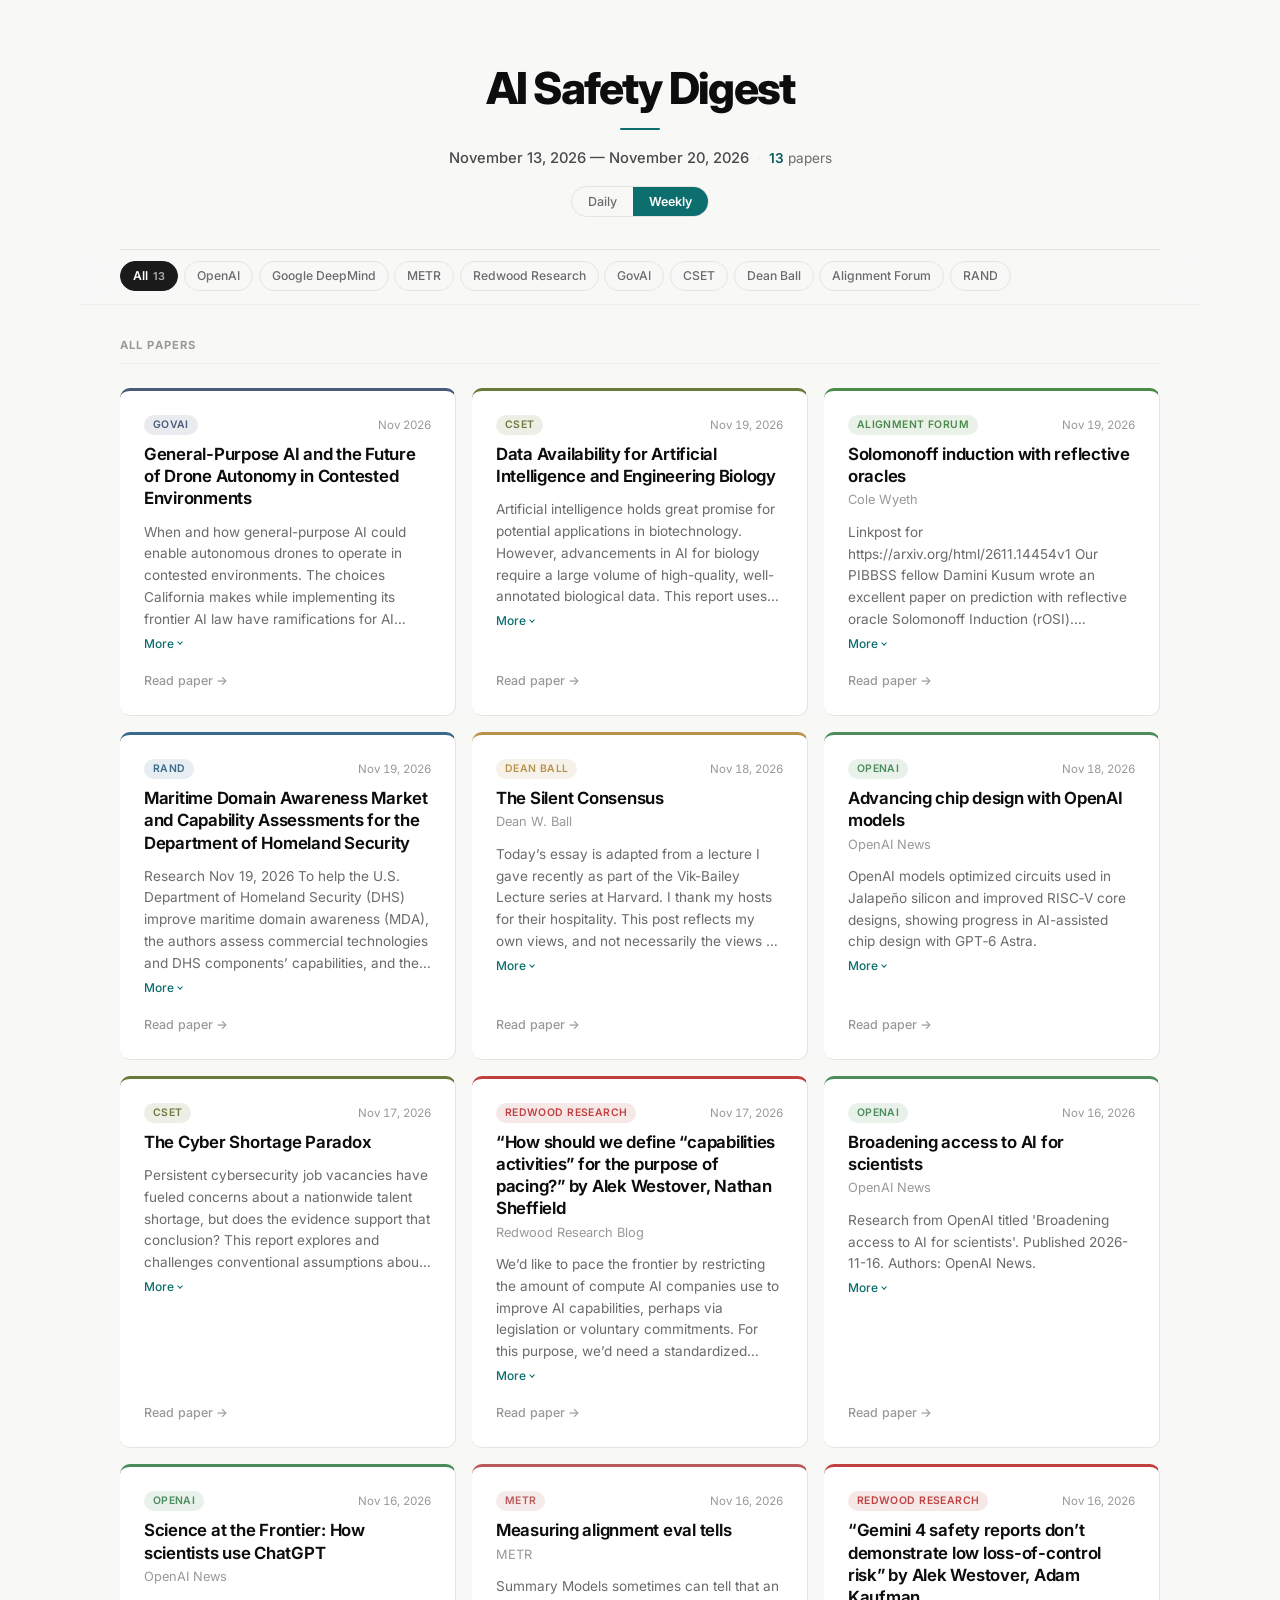
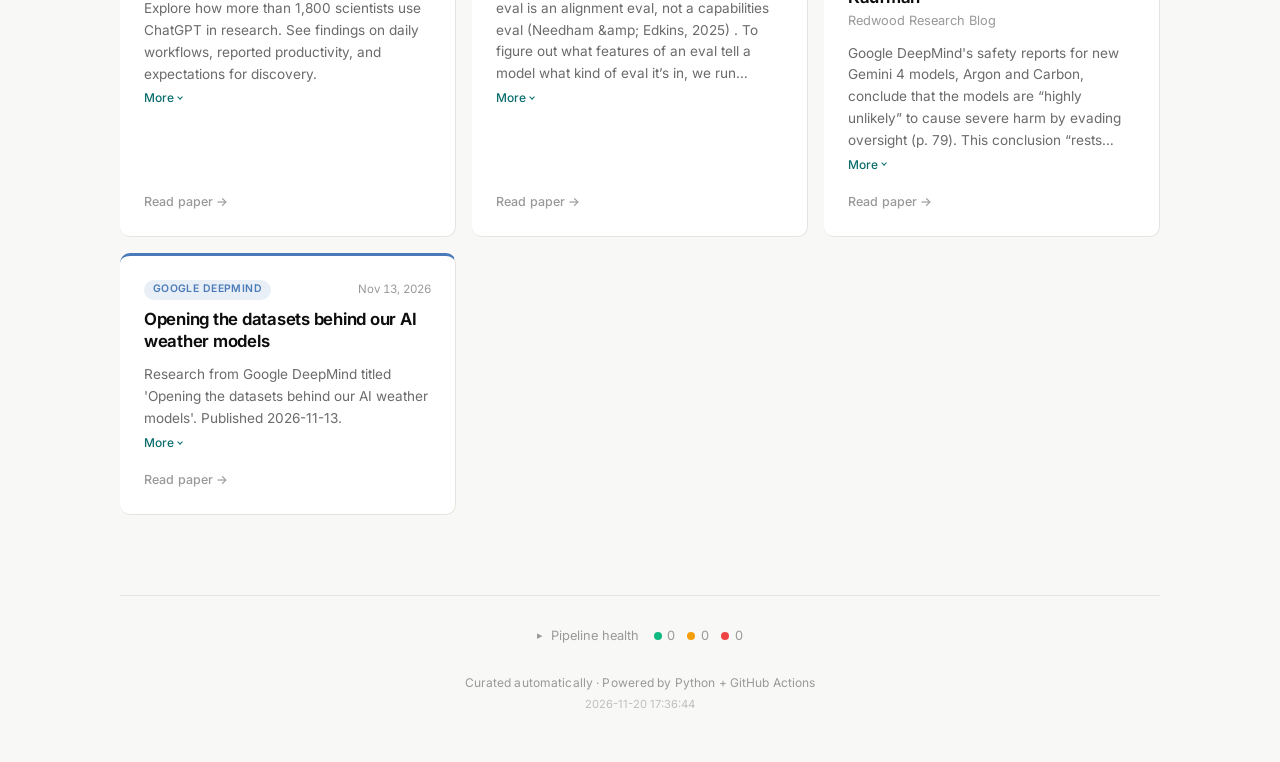
==== site/index.html @ c624475a "Digest update: 2026-11-20" ====
<!DOCTYPE html>
<html lang="en">
<head>
  <meta charset="UTF-8">
  <meta name="viewport" content="width=device-width, initial-scale=1.0">
  <title>AI Safety Digest — November 13, 2026 to November 20, 2026</title>
  <meta name="description" content="A curated digest of 13 AI safety research papers from leading organizations and researchers. November 13, 2026 through November 20, 2026.">
  <link rel="preconnect" href="https://fonts.googleapis.com">
  <link rel="preconnect" href="https://fonts.gstatic.com" crossorigin>
  <link href="https://fonts.googleapis.com/css2?family=Inter:wght@400;500;600;700;800&display=swap" rel="stylesheet">
  <style>
    /* =============================================
   AI Safety Digest — Editorial Stylesheet
   Modern research publication aesthetic
   ============================================= */

/* --- CSS Custom Properties --- */
:root {
  /* Base palette */
  --bg: #f8f8f7;
  --bg-card: #ffffff;
  --bg-elevated: #ffffff;
  --bg-hero: #fcfcfb;
  --text: #1a1a1a;
  --text-secondary: #4a4a4a;
  --text-muted: #6b6b6b;
  --text-faint: #999999;
  --heading: #0d0d0d;
  --border: #e6e4e0;
  --border-light: #f0eee9;
  --shadow-sm: 0 1px 3px rgba(0, 0, 0, 0.04);
  --shadow-md: 0 4px 12px rgba(0, 0, 0, 0.06);
  --shadow-lg: 0 8px 30px rgba(0, 0, 0, 0.08);

  /* Accent — deep teal */
  --accent: #0d6e6e;
  --accent-light: #0f8585;
  --accent-subtle: rgba(13, 110, 110, 0.07);
  --accent-text: #0a5a5a;

  /* Links */
  --link: #0d6e6e;
  --link-hover: #0a5252;

  /* Filter bar */
  --filter-bg: rgba(248, 248, 247, 0.88);
  --pill-active-bg: #1a1a1a;
  --pill-active-text: #ffffff;

  /* Card accent fallback */
  --card-accent: var(--org-default);

  /* Spacing scale */
  --space-xs: 0.25rem;
  --space-sm: 0.5rem;
  --space-md: 1rem;
  --space-lg: 1.5rem;
  --space-xl: 2rem;
  --space-2xl: 3rem;
  --space-3xl: 4rem;

  /* Radii */
  --radius-sm: 6px;
  --radius-md: 10px;
  --radius-lg: 14px;

  /* Organization colors — muted, professional tones */
  --org-anthropic: #c4854a;
  --org-openai: #4a8c5c;
  --org-google-deepmind: #4a7ab8;
  --org-metr: #b85a5a;
  --org-apollo-research: #7b5ab8;
  --org-uk-aisi: #3a7a8a;
  --org-redwood-research: #c04040;
  --org-alignment-forum: #4a8a4a;
  --org-arxiv: #777777;
  --org-hyperdimensional: #b8924a;
  --org-peter-wildeford: #5a5ab8;
  --org-zvi-mowshowitz: #8a6a3a;
  --org-rand: #3a6a8a;
  --org-arc: #8a3a6a;
  --org-miri: #5a8a3a;
  --org-cais: #3a8a6a;
  --org-microsoft-research: #3a6ab8;
  --org-import-ai: #b8943a;
  --org-dan-hendrycks: #7a6a3a;
  --org-astral-codex-ten: #5a6a8a;
  --org-cognitive-revolution: #8a5a6a;
  --org-vox-future-perfect: #3a8a6a;
  --org-fli: #7a5a7a;
  --org-epoch-ai: #5a7a6a;
  --org-lesswrong: #4a8a4a;
  --org-far-ai: #6a4a8a;
  --org-us-aisi: #3a5a8a;
  --org-cset: #6a7a3a;
  --org-govai: #4a5a7a;
  --org-iaps: #7a4a5a;
  --org-cltr: #5a4a7a;
  --org-chai: #8a6a4a;
  --org-mats: #4a7a7a;
  --org-paul-christiano: #7a6a4a;
  --org-yoshua-bengio: #4a6a7a;
  --org-lennart-heim: #6a7a4a;
  --org-semianalysis: #b86a3a;
  --org-dean-ball: #b8924a;
  --org-seb-krier: #6a8a4a;
  --org-ajeya-cotra: #8a4a6a;
  --org-cnas: #4a6a5a;
  --org-hacker-news: #e86424;
  --org-reddit: #e84420;
  --org-default: #888888;
}

/* --- Dark Mode --- */
@media (prefers-color-scheme: dark) {
  :root {
    --bg: #111113;
    --bg-card: #1a1a1e;
    --bg-elevated: #222226;
    --bg-hero: #161618;
    --text: #e2e2e6;
    --text-secondary: #b0b0b8;
    --text-muted: #8a8a96;
    --text-faint: #606068;
    --heading: #f0f0f4;
    --border: #2a2a30;
    --border-light: #222228;
    --shadow-sm: 0 1px 3px rgba(0, 0, 0, 0.15);
    --shadow-md: 0 4px 12px rgba(0, 0, 0, 0.25);
    --shadow-lg: 0 8px 30px rgba(0, 0, 0, 0.35);
    --accent: #2ca0a0;
    --accent-light: #35b5b5;
    --accent-subtle: rgba(44, 160, 160, 0.1);
    --accent-text: #2ca0a0;
    --link: #35b5b5;
    --link-hover: #4acaca;
    --filter-bg: rgba(17, 17, 19, 0.88);
    --pill-active-bg: #2ca0a0;
    --pill-active-text: #111113;
  }

  .toggle-btn.active {
    background-color: var(--accent);
    color: #111113;
  }
}

/* --- Reset & Base --- */
*,
*::before,
*::after {
  box-sizing: border-box;
  margin: 0;
  padding: 0;
}

html {
  -webkit-text-size-adjust: 100%;
  scroll-behavior: smooth;
}

body {
  font-family: 'Inter', -apple-system, BlinkMacSystemFont, 'Segoe UI', Roboto, sans-serif;
  background-color: var(--bg);
  color: var(--text);
  max-width: 1120px;
  margin: 0 auto;
  padding: 0 clamp(1.25rem, 5vw, 2.5rem);
  font-size: 15px;
  line-height: 1.6;
  -webkit-font-smoothing: antialiased;
  -moz-osx-font-smoothing: grayscale;
}

a {
  color: var(--link);
  text-decoration: none;
  transition: color 0.15s ease;
}

a:hover {
  color: var(--link-hover);
}

/* --- Masthead / Header --- */
.site-header {
  padding: var(--space-3xl) 0 var(--space-xl);
  text-align: center;
  border-bottom: 1px solid var(--border);
}

.header-inner {
  display: flex;
  flex-direction: column;
  align-items: center;
  gap: var(--space-sm);
}

.site-title {
  font-size: clamp(1.75rem, 1.4rem + 1.8vw, 2.75rem);
  font-weight: 800;
  color: var(--heading);
  letter-spacing: -0.04em;
  line-height: 1.1;
}

.header-rule {
  width: 40px;
  height: 2px;
  background: var(--accent);
  border: none;
  margin: var(--space-sm) 0;
  border-radius: 1px;
}

.header-meta {
  display: flex;
  align-items: center;
  gap: var(--space-sm);
  flex-wrap: wrap;
  justify-content: center;
}

.header-daterange {
  font-size: 0.92rem;
  font-weight: 500;
  color: var(--text-secondary);
}

.header-separator {
  color: var(--border);
  font-weight: 300;
}

.header-count {
  font-size: 0.85rem;
  color: var(--text-muted);
}

.header-count strong {
  font-weight: 600;
  color: var(--accent-text);
}

/* --- Digest Mode Toggle --- */
.digest-toggle {
  display: inline-flex;
  border: 1px solid var(--border);
  border-radius: 100px;
  overflow: hidden;
  margin-top: var(--space-sm);
}

.toggle-btn {
  padding: 0.35rem 1rem;
  font-size: 0.78rem;
  font-family: inherit;
  font-weight: 500;
  border: none;
  background: transparent;
  color: var(--text-muted);
  cursor: pointer;
  transition: all 0.15s ease;
  line-height: 1.4;
}

.toggle-btn:hover {
  color: var(--text-secondary);
  background-color: var(--accent-subtle);
}

.toggle-btn.active {
  background-color: var(--accent);
  color: #ffffff;
  font-weight: 600;
}

/* --- Filter Bar --- */
.filter-bar {
  position: sticky;
  top: 0;
  z-index: 100;
  margin: 0 calc(-1 * clamp(1.25rem, 5vw, 2.5rem));
  padding: 0 clamp(1.25rem, 5vw, 2.5rem);
  -webkit-backdrop-filter: blur(20px) saturate(180%);
  backdrop-filter: blur(20px) saturate(180%);
  background-color: var(--filter-bg);
  border-bottom: 1px solid var(--border-light);
}

.filter-bar-inner {
  padding: 0.7rem 0;
}

.filter-scroll {
  display: flex;
  gap: 0.35rem;
  overflow-x: auto;
  padding-bottom: 2px;
  scrollbar-width: thin;
  scrollbar-color: var(--border) transparent;
  -webkit-overflow-scrolling: touch;
}

.filter-scroll::-webkit-scrollbar {
  height: 2px;
}

.filter-scroll::-webkit-scrollbar-thumb {
  background: var(--border);
  border-radius: 2px;
}

.filter-pill {
  flex-shrink: 0;
  padding: 0.32rem 0.75rem;
  font-size: 0.76rem;
  font-family: inherit;
  font-weight: 500;
  border: 1px solid var(--border);
  border-radius: 100px;
  background: transparent;
  color: var(--text-muted);
  cursor: pointer;
  transition: all 0.15s ease;
  white-space: nowrap;
  line-height: 1.4;
}

.filter-pill:hover {
  border-color: var(--text-faint);
  color: var(--text-secondary);
  background-color: var(--bg-elevated);
}

.filter-pill.active {
  background-color: var(--pill-active-bg);
  border-color: var(--pill-active-bg);
  color: var(--pill-active-text);
  font-weight: 600;
}

.pill-count {
  font-size: 0.68rem;
  opacity: 0.65;
  margin-left: 0.15rem;
}

/* --- Section Labels --- */
.section-label {
  font-size: 0.7rem;
  font-weight: 700;
  text-transform: uppercase;
  letter-spacing: 0.1em;
  color: var(--text-faint);
  margin-bottom: var(--space-lg);
  padding-bottom: var(--space-sm);
  border-bottom: 1px solid var(--border-light);
}

/* --- Featured / Hero Section --- */
.hero-section {
  padding-top: var(--space-xl);
  padding-bottom: var(--space-md);
}

.hero-grid {
  display: grid;
  grid-template-columns: 1fr 1fr;
  grid-template-rows: auto auto;
  gap: var(--space-md);
}

/* First featured paper: spans the full left column across both rows */
.hero-grid .hero-card:first-child {
  grid-row: 1 / 3;
}

/* --- Base Paper Card --- */
.paper-card {
  background: var(--bg-card);
  border: 1px solid var(--border);
  border-radius: var(--radius-md);
  padding: var(--space-lg);
  transition: border-color 0.2s ease, box-shadow 0.25s ease, transform 0.2s ease;
  position: relative;
  display: flex;
  flex-direction: column;
}

.paper-card:hover {
  border-color: color-mix(in srgb, var(--card-accent) 35%, var(--border));
  box-shadow: var(--shadow-md);
}

/* --- Hero Card --- */
.hero-card {
  border-radius: var(--radius-lg);
  padding: clamp(1.25rem, 3vw, 2rem);
  border-left: 3px solid var(--card-accent);
}

.hero-card:hover {
  transform: translateY(-2px);
  box-shadow: var(--shadow-lg);
}

.hero-card .paper-title {
  font-size: clamp(1.15rem, 1rem + 0.5vw, 1.4rem);
  font-weight: 700;
  line-height: 1.28;
  margin-bottom: var(--space-sm);
}

.hero-card .paper-authors {
  font-size: 0.84rem;
  margin-bottom: var(--space-xs);
}

.hero-card .abstract-preview {
  -webkit-line-clamp: 8;
}

.hero-card .paper-abstract {
  flex: 1;
}

/* --- Papers Grid --- */
.papers-section {
  padding-top: var(--space-xl);
  padding-bottom: var(--space-2xl);
}

.papers-grid {
  display: grid;
  grid-template-columns: repeat(auto-fill, minmax(320px, 1fr));
  gap: var(--space-md);
}

/* --- Grid Card --- */
.grid-card {
  border-top: 3px solid var(--card-accent);
  border-left: none;
}

.grid-card .paper-title {
  font-size: clamp(0.95rem, 0.9rem + 0.2vw, 1.05rem);
  margin-bottom: var(--space-xs);
}

.grid-card .paper-abstract {
  flex: 1;
}

.grid-card .read-link {
  margin-top: auto;
  padding-top: var(--space-sm);
}

/* Card accent colors per org */
.paper-card[data-org="Anthropic"] { --card-accent: var(--org-anthropic); }
.paper-card[data-org="OpenAI"] { --card-accent: var(--org-openai); }
.paper-card[data-org="Google DeepMind"] { --card-accent: var(--org-google-deepmind); }
.paper-card[data-org="METR"] { --card-accent: var(--org-metr); }
.paper-card[data-org="Apollo Research"] { --card-accent: var(--org-apollo-research); }
.paper-card[data-org="UK AISI"] { --card-accent: var(--org-uk-aisi); }
.paper-card[data-org="Redwood Research"] { --card-accent: var(--org-redwood-research); }
.paper-card[data-org="Alignment Forum"] { --card-accent: var(--org-alignment-forum); }
.paper-card[data-org="arXiv"] { --card-accent: var(--org-arxiv); }
.paper-card[data-org="Hyperdimensional"] { --card-accent: var(--org-hyperdimensional); }
.paper-card[data-org="Peter Wildeford"] { --card-accent: var(--org-peter-wildeford); }
.paper-card[data-org="Zvi Mowshowitz"] { --card-accent: var(--org-zvi-mowshowitz); }
.paper-card[data-org="RAND"] { --card-accent: var(--org-rand); }
.paper-card[data-org="ARC"] { --card-accent: var(--org-arc); }
.paper-card[data-org="MIRI"] { --card-accent: var(--org-miri); }
.paper-card[data-org="CAIS"] { --card-accent: var(--org-cais); }
.paper-card[data-org="Microsoft Research"] { --card-accent: var(--org-microsoft-research); }
.paper-card[data-org="Import AI"] { --card-accent: var(--org-import-ai); }
.paper-card[data-org="Dan Hendrycks"] { --card-accent: var(--org-dan-hendrycks); }
.paper-card[data-org="Astral Codex Ten"] { --card-accent: var(--org-astral-codex-ten); }
.paper-card[data-org="Cognitive Revolution"] { --card-accent: var(--org-cognitive-revolution); }
.paper-card[data-org="Vox Future Perfect"] { --card-accent: var(--org-vox-future-perfect); }
.paper-card[data-org="FLI"] { --card-accent: var(--org-fli); }
.paper-card[data-org="Epoch AI"] { --card-accent: var(--org-epoch-ai); }
.paper-card[data-org="LessWrong"] { --card-accent: var(--org-lesswrong); }
.paper-card[data-org="FAR AI"] { --card-accent: var(--org-far-ai); }
.paper-card[data-org="US AISI"] { --card-accent: var(--org-us-aisi); }
.paper-card[data-org="CSET"] { --card-accent: var(--org-cset); }
.paper-card[data-org="GovAI"] { --card-accent: var(--org-govai); }
.paper-card[data-org="IAPS"] { --card-accent: var(--org-iaps); }
.paper-card[data-org="CLTR"] { --card-accent: var(--org-cltr); }
.paper-card[data-org="CHAI"] { --card-accent: var(--org-chai); }
.paper-card[data-org="MATS"] { --card-accent: var(--org-mats); }
.paper-card[data-org="Paul Christiano"] { --card-accent: var(--org-paul-christiano); }
.paper-card[data-org="Yoshua Bengio"] { --card-accent: var(--org-yoshua-bengio); }
.paper-card[data-org="Lennart Heim"] { --card-accent: var(--org-lennart-heim); }
.paper-card[data-org="SemiAnalysis"] { --card-accent: var(--org-semianalysis); }
.paper-card[data-org="Dean Ball"] { --card-accent: var(--org-dean-ball); }
.paper-card[data-org="Seb Krier"] { --card-accent: var(--org-seb-krier); }
.paper-card[data-org="Ajeya Cotra"] { --card-accent: var(--org-ajeya-cotra); }
.paper-card[data-org="CNAS"] { --card-accent: var(--org-cnas); }
.paper-card[data-org="Hacker News"] { --card-accent: var(--org-hacker-news); }
.paper-card[data-org="Reddit"] { --card-accent: var(--org-reddit); }

/* --- Paper Meta Row --- */
.paper-meta {
  display: flex;
  align-items: center;
  justify-content: space-between;
  margin-bottom: var(--space-sm);
  gap: var(--space-sm);
}

/* --- Organization Tag (pill) --- */
.org-tag {
  display: inline-block;
  font-size: 0.65rem;
  font-weight: 600;
  padding: 0.18rem 0.55rem;
  border-radius: 100px;
  letter-spacing: 0.04em;
  text-transform: uppercase;
  line-height: 1.4;
  background-color: color-mix(in srgb, var(--org-default) 12%, var(--bg-card));
  color: var(--org-default);
}

/* Org-specific tag colors — using color-mix for subtle backgrounds */
.org-tag[data-org="Anthropic"] { background-color: color-mix(in srgb, var(--org-anthropic) 12%, var(--bg-card)); color: var(--org-anthropic); }
.org-tag[data-org="OpenAI"] { background-color: color-mix(in srgb, var(--org-openai) 12%, var(--bg-card)); color: var(--org-openai); }
.org-tag[data-org="Google DeepMind"] { background-color: color-mix(in srgb, var(--org-google-deepmind) 12%, var(--bg-card)); color: var(--org-google-deepmind); }
.org-tag[data-org="METR"] { background-color: color-mix(in srgb, var(--org-metr) 12%, var(--bg-card)); color: var(--org-metr); }
.org-tag[data-org="Apollo Research"] { background-color: color-mix(in srgb, var(--org-apollo-research) 12%, var(--bg-card)); color: var(--org-apollo-research); }
.org-tag[data-org="UK AISI"] { background-color: color-mix(in srgb, var(--org-uk-aisi) 12%, var(--bg-card)); color: var(--org-uk-aisi); }
.org-tag[data-org="Redwood Research"] { background-color: color-mix(in srgb, var(--org-redwood-research) 12%, var(--bg-card)); color: var(--org-redwood-research); }
.org-tag[data-org="Alignment Forum"] { background-color: color-mix(in srgb, var(--org-alignment-forum) 12%, var(--bg-card)); color: var(--org-alignment-forum); }
.org-tag[data-org="arXiv"] { background-color: color-mix(in srgb, var(--org-arxiv) 12%, var(--bg-card)); color: var(--org-arxiv); }
.org-tag[data-org="Hyperdimensional"] { background-color: color-mix(in srgb, var(--org-hyperdimensional) 12%, var(--bg-card)); color: var(--org-hyperdimensional); }
.org-tag[data-org="Peter Wildeford"] { background-color: color-mix(in srgb, var(--org-peter-wildeford) 12%, var(--bg-card)); color: var(--org-peter-wildeford); }
.org-tag[data-org="Zvi Mowshowitz"] { background-color: color-mix(in srgb, var(--org-zvi-mowshowitz) 12%, var(--bg-card)); color: var(--org-zvi-mowshowitz); }
.org-tag[data-org="RAND"] { background-color: color-mix(in srgb, var(--org-rand) 12%, var(--bg-card)); color: var(--org-rand); }
.org-tag[data-org="ARC"] { background-color: color-mix(in srgb, var(--org-arc) 12%, var(--bg-card)); color: var(--org-arc); }
.org-tag[data-org="MIRI"] { background-color: color-mix(in srgb, var(--org-miri) 12%, var(--bg-card)); color: var(--org-miri); }
.org-tag[data-org="CAIS"] { background-color: color-mix(in srgb, var(--org-cais) 12%, var(--bg-card)); color: var(--org-cais); }
.org-tag[data-org="Microsoft Research"] { background-color: color-mix(in srgb, var(--org-microsoft-research) 12%, var(--bg-card)); color: var(--org-microsoft-research); }
.org-tag[data-org="Import AI"] { background-color: color-mix(in srgb, var(--org-import-ai) 12%, var(--bg-card)); color: var(--org-import-ai); }
.org-tag[data-org="Dan Hendrycks"] { background-color: color-mix(in srgb, var(--org-dan-hendrycks) 12%, var(--bg-card)); color: var(--org-dan-hendrycks); }
.org-tag[data-org="Astral Codex Ten"] { background-color: color-mix(in srgb, var(--org-astral-codex-ten) 12%, var(--bg-card)); color: var(--org-astral-codex-ten); }
.org-tag[data-org="Cognitive Revolution"] { background-color: color-mix(in srgb, var(--org-cognitive-revolution) 12%, var(--bg-card)); color: var(--org-cognitive-revolution); }
.org-tag[data-org="Vox Future Perfect"] { background-color: color-mix(in srgb, var(--org-vox-future-perfect) 12%, var(--bg-card)); color: var(--org-vox-future-perfect); }
.org-tag[data-org="FLI"] { background-color: color-mix(in srgb, var(--org-fli) 12%, var(--bg-card)); color: var(--org-fli); }
.org-tag[data-org="Epoch AI"] { background-color: color-mix(in srgb, var(--org-epoch-ai) 12%, var(--bg-card)); color: var(--org-epoch-ai); }
.org-tag[data-org="LessWrong"] { background-color: color-mix(in srgb, var(--org-lesswrong) 12%, var(--bg-card)); color: var(--org-lesswrong); }
.org-tag[data-org="FAR AI"] { background-color: color-mix(in srgb, var(--org-far-ai) 12%, var(--bg-card)); color: var(--org-far-ai); }
.org-tag[data-org="US AISI"] { background-color: color-mix(in srgb, var(--org-us-aisi) 12%, var(--bg-card)); color: var(--org-us-aisi); }
.org-tag[data-org="CSET"] { background-color: color-mix(in srgb, var(--org-cset) 12%, var(--bg-card)); color: var(--org-cset); }
.org-tag[data-org="GovAI"] { background-color: color-mix(in srgb, var(--org-govai) 12%, var(--bg-card)); color: var(--org-govai); }
.org-tag[data-org="IAPS"] { background-color: color-mix(in srgb, var(--org-iaps) 12%, var(--bg-card)); color: var(--org-iaps); }
.org-tag[data-org="CLTR"] { background-color: color-mix(in srgb, var(--org-cltr) 12%, var(--bg-card)); color: var(--org-cltr); }
.org-tag[data-org="CHAI"] { background-color: color-mix(in srgb, var(--org-chai) 12%, var(--bg-card)); color: var(--org-chai); }
.org-tag[data-org="MATS"] { background-color: color-mix(in srgb, var(--org-mats) 12%, var(--bg-card)); color: var(--org-mats); }
.org-tag[data-org="Paul Christiano"] { background-color: color-mix(in srgb, var(--org-paul-christiano) 12%, var(--bg-card)); color: var(--org-paul-christiano); }
.org-tag[data-org="Yoshua Bengio"] { background-color: color-mix(in srgb, var(--org-yoshua-bengio) 12%, var(--bg-card)); color: var(--org-yoshua-bengio); }
.org-tag[data-org="Lennart Heim"] { background-color: color-mix(in srgb, var(--org-lennart-heim) 12%, var(--bg-card)); color: var(--org-lennart-heim); }
.org-tag[data-org="SemiAnalysis"] { background-color: color-mix(in srgb, var(--org-semianalysis) 12%, var(--bg-card)); color: var(--org-semianalysis); }
.org-tag[data-org="Dean Ball"] { background-color: color-mix(in srgb, var(--org-dean-ball) 12%, var(--bg-card)); color: var(--org-dean-ball); }
.org-tag[data-org="Seb Krier"] { background-color: color-mix(in srgb, var(--org-seb-krier) 12%, var(--bg-card)); color: var(--org-seb-krier); }
.org-tag[data-org="Ajeya Cotra"] { background-color: color-mix(in srgb, var(--org-ajeya-cotra) 12%, var(--bg-card)); color: var(--org-ajeya-cotra); }
.org-tag[data-org="CNAS"] { background-color: color-mix(in srgb, var(--org-cnas) 12%, var(--bg-card)); color: var(--org-cnas); }
.org-tag[data-org="Hacker News"] { background-color: color-mix(in srgb, var(--org-hacker-news) 12%, var(--bg-card)); color: var(--org-hacker-news); }
.org-tag[data-org="Reddit"] { background-color: color-mix(in srgb, var(--org-reddit) 12%, var(--bg-card)); color: var(--org-reddit); }

/* Dark mode org tag adjustments */
@media (prefers-color-scheme: dark) {
  .org-tag {
    background-color: color-mix(in srgb, var(--org-default) 15%, var(--bg-card));
  }
  .org-tag[data-org="Anthropic"] { background-color: color-mix(in srgb, var(--org-anthropic) 15%, var(--bg-card)); }
  .org-tag[data-org="OpenAI"] { background-color: color-mix(in srgb, var(--org-openai) 15%, var(--bg-card)); }
  .org-tag[data-org="Google DeepMind"] { background-color: color-mix(in srgb, var(--org-google-deepmind) 15%, var(--bg-card)); }
  .org-tag[data-org="METR"] { background-color: color-mix(in srgb, var(--org-metr) 15%, var(--bg-card)); }
  .org-tag[data-org="Apollo Research"] { background-color: color-mix(in srgb, var(--org-apollo-research) 15%, var(--bg-card)); }
  .org-tag[data-org="UK AISI"] { background-color: color-mix(in srgb, var(--org-uk-aisi) 15%, var(--bg-card)); }
  .org-tag[data-org="Redwood Research"] { background-color: color-mix(in srgb, var(--org-redwood-research) 15%, var(--bg-card)); }
  .org-tag[data-org="Alignment Forum"] { background-color: color-mix(in srgb, var(--org-alignment-forum) 15%, var(--bg-card)); }
  .org-tag[data-org="arXiv"] { background-color: color-mix(in srgb, var(--org-arxiv) 15%, var(--bg-card)); }
  .org-tag[data-org="Hyperdimensional"] { background-color: color-mix(in srgb, var(--org-hyperdimensional) 15%, var(--bg-card)); }
  .org-tag[data-org="Peter Wildeford"] { background-color: color-mix(in srgb, var(--org-peter-wildeford) 15%, var(--bg-card)); }
  .org-tag[data-org="Zvi Mowshowitz"] { background-color: color-mix(in srgb, var(--org-zvi-mowshowitz) 15%, var(--bg-card)); }
  .org-tag[data-org="RAND"] { background-color: color-mix(in srgb, var(--org-rand) 15%, var(--bg-card)); }
  .org-tag[data-org="ARC"] { background-color: color-mix(in srgb, var(--org-arc) 15%, var(--bg-card)); }
  .org-tag[data-org="MIRI"] { background-color: color-mix(in srgb, var(--org-miri) 15%, var(--bg-card)); }
  .org-tag[data-org="CAIS"] { background-color: color-mix(in srgb, var(--org-cais) 15%, var(--bg-card)); }
  .org-tag[data-org="Microsoft Research"] { background-color: color-mix(in srgb, var(--org-microsoft-research) 15%, var(--bg-card)); }
  .org-tag[data-org="Import AI"] { background-color: color-mix(in srgb, var(--org-import-ai) 15%, var(--bg-card)); }
  .org-tag[data-org="Dan Hendrycks"] { background-color: color-mix(in srgb, var(--org-dan-hendrycks) 15%, var(--bg-card)); }
  .org-tag[data-org="Astral Codex Ten"] { background-color: color-mix(in srgb, var(--org-astral-codex-ten) 15%, var(--bg-card)); }
  .org-tag[data-org="Cognitive Revolution"] { background-color: color-mix(in srgb, var(--org-cognitive-revolution) 15%, var(--bg-card)); }
  .org-tag[data-org="Vox Future Perfect"] { background-color: color-mix(in srgb, var(--org-vox-future-perfect) 15%, var(--bg-card)); }
  .org-tag[data-org="FLI"] { background-color: color-mix(in srgb, var(--org-fli) 15%, var(--bg-card)); }
  .org-tag[data-org="Epoch AI"] { background-color: color-mix(in srgb, var(--org-epoch-ai) 15%, var(--bg-card)); }
  .org-tag[data-org="LessWrong"] { background-color: color-mix(in srgb, var(--org-lesswrong) 15%, var(--bg-card)); }
  .org-tag[data-org="FAR AI"] { background-color: color-mix(in srgb, var(--org-far-ai) 15%, var(--bg-card)); }
  .org-tag[data-org="US AISI"] { background-color: color-mix(in srgb, var(--org-us-aisi) 15%, var(--bg-card)); }
  .org-tag[data-org="CSET"] { background-color: color-mix(in srgb, var(--org-cset) 15%, var(--bg-card)); }
  .org-tag[data-org="GovAI"] { background-color: color-mix(in srgb, var(--org-govai) 15%, var(--bg-card)); }
  .org-tag[data-org="IAPS"] { background-color: color-mix(in srgb, var(--org-iaps) 15%, var(--bg-card)); }
  .org-tag[data-org="CLTR"] { background-color: color-mix(in srgb, var(--org-cltr) 15%, var(--bg-card)); }
  .org-tag[data-org="CHAI"] { background-color: color-mix(in srgb, var(--org-chai) 15%, var(--bg-card)); }
  .org-tag[data-org="MATS"] { background-color: color-mix(in srgb, var(--org-mats) 15%, var(--bg-card)); }
  .org-tag[data-org="Paul Christiano"] { background-color: color-mix(in srgb, var(--org-paul-christiano) 15%, var(--bg-card)); }
  .org-tag[data-org="Yoshua Bengio"] { background-color: color-mix(in srgb, var(--org-yoshua-bengio) 15%, var(--bg-card)); }
  .org-tag[data-org="Lennart Heim"] { background-color: color-mix(in srgb, var(--org-lennart-heim) 15%, var(--bg-card)); }
  .org-tag[data-org="SemiAnalysis"] { background-color: color-mix(in srgb, var(--org-semianalysis) 15%, var(--bg-card)); }
  .org-tag[data-org="Dean Ball"] { background-color: color-mix(in srgb, var(--org-dean-ball) 15%, var(--bg-card)); }
  .org-tag[data-org="Seb Krier"] { background-color: color-mix(in srgb, var(--org-seb-krier) 15%, var(--bg-card)); }
  .org-tag[data-org="Ajeya Cotra"] { background-color: color-mix(in srgb, var(--org-ajeya-cotra) 15%, var(--bg-card)); }
  .org-tag[data-org="CNAS"] { background-color: color-mix(in srgb, var(--org-cnas) 15%, var(--bg-card)); }
  .org-tag[data-org="Hacker News"] { background-color: color-mix(in srgb, var(--org-hacker-news) 15%, var(--bg-card)); }
  .org-tag[data-org="Reddit"] { background-color: color-mix(in srgb, var(--org-reddit) 15%, var(--bg-card)); }
}

/* --- Paper Title --- */
.paper-title {
  font-size: clamp(1rem, 0.95rem + 0.3vw, 1.15rem);
  font-weight: 650;
  line-height: 1.32;
  margin-bottom: var(--space-xs);
  letter-spacing: -0.015em;
}

.paper-title a {
  color: var(--heading);
  text-decoration: none;
  transition: color 0.15s ease;
}

.paper-title a:hover {
  color: var(--link);
}

/* --- Paper Authors --- */
.paper-authors {
  font-size: 0.8rem;
  color: var(--text-faint);
  margin-bottom: var(--space-xs);
  line-height: 1.45;
}

/* --- Paper Date --- */
.paper-date {
  font-size: 0.72rem;
  color: var(--text-faint);
  white-space: nowrap;
  font-variant-numeric: tabular-nums;
}

/* --- Abstract Section --- */
.paper-abstract {
  margin-top: var(--space-sm);
  margin-bottom: var(--space-sm);
}

/* --- Details / Summary expand-collapse --- */
.abstract-expand {
  /* no extra margin needed */
}

.abstract-expand summary {
  list-style: none;
  cursor: pointer;
  display: block;
}

.abstract-expand summary::-webkit-details-marker {
  display: none;
}

/* The truncated preview text inside the summary */
.abstract-preview {
  display: -webkit-box;
  -webkit-line-clamp: 5;
  -webkit-box-orient: vertical;
  overflow: hidden;
  font-size: 0.85rem;
  line-height: 1.6;
  color: var(--text-muted);
}

.hero-card .abstract-preview {
  -webkit-line-clamp: 8;
}

/* Toggle label ("Show more" / "Show less") */
.toggle-label {
  display: inline-flex;
  align-items: center;
  gap: 0.25rem;
  font-size: 0.75rem;
  font-weight: 500;
  color: var(--link);
  padding: 0.2rem 0 0;
  transition: color 0.15s ease;
  user-select: none;
  -webkit-user-select: none;
}

.toggle-label::after {
  content: '';
  display: inline-block;
  width: 0.35em;
  height: 0.35em;
  border-right: 1.5px solid currentColor;
  border-bottom: 1.5px solid currentColor;
  transform: rotate(45deg);
  transition: transform 0.2s ease;
  margin-top: -0.1em;
}

.abstract-expand[open] .toggle-label::after {
  transform: rotate(-135deg);
  margin-top: 0.15em;
}

.abstract-expand summary:hover .toggle-label {
  color: var(--link-hover);
}

/* When open, hide the truncated preview and change label text */
.abstract-expand[open] .abstract-preview {
  display: none;
}

.abstract-expand[open] .toggle-label {
  margin-top: 0;
}

/* Full abstract text */
.abstract-full {
  font-size: 0.84rem;
  line-height: 1.65;
  color: var(--text-muted);
  padding: 0.5rem 0 0.2rem 0.85rem;
  border-left: 2px solid color-mix(in srgb, var(--card-accent) 50%, var(--border));
  margin-top: 0.35rem;
  animation: abstractReveal 0.2s ease;
}

@keyframes abstractReveal {
  from {
    opacity: 0;
    transform: translateY(-4px);
  }
  to {
    opacity: 1;
    transform: translateY(0);
  }
}

/* --- Read Paper Link --- */
.read-link {
  display: inline-flex;
  align-items: center;
  gap: 0.3rem;
  font-size: 0.78rem;
  font-weight: 500;
  color: var(--text-faint);
  margin-top: var(--space-sm);
  padding: 0;
  border: none;
  background: none;
  transition: color 0.15s ease, gap 0.15s ease;
  text-decoration: none;
  letter-spacing: 0.01em;
}

.read-link:hover {
  color: var(--link);
  gap: 0.45rem;
}

/* --- Empty State --- */
.empty-state {
  text-align: center;
  padding: 5rem 1rem;
  color: var(--text-muted);
}

.empty-state p {
  font-size: 1.05rem;
  margin-bottom: 0.4rem;
}

.empty-sub {
  font-size: 0.88rem;
  color: var(--text-faint);
}

/* --- Footer --- */
.site-footer {
  margin-top: var(--space-xl);
  padding: var(--space-lg) 0 var(--space-2xl);
  border-top: 1px solid var(--border);
  text-align: center;
}

.footer-inner {
  display: flex;
  flex-direction: column;
  align-items: center;
  gap: var(--space-xs);
}

.footer-note {
  font-size: 0.75rem;
  color: var(--text-faint);
  letter-spacing: 0.01em;
}

.footer-timestamp {
  font-size: 0.7rem;
  color: var(--text-faint);
  opacity: 0.6;
}

/* --- Pipeline health --- */
.health-banner {
  background: #fef3c7;
  color: #78350f;
  border-bottom: 1px solid #fcd34d;
  padding: 0.6rem 1rem;
  text-align: center;
  font-size: 0.875rem;
  display: flex;
  align-items: center;
  justify-content: center;
  gap: 0.5rem;
}

.health-banner a {
  color: inherit;
  text-decoration: underline;
  font-weight: 600;
  margin-left: 0.25rem;
}

.health-banner-icon {
  font-size: 1.1rem;
}

.pipeline-health {
  width: 100%;
  max-width: 720px;
  margin-bottom: var(--space-md);
  font-size: 0.8rem;
  text-align: left;
}

.pipeline-health-summary {
  cursor: pointer;
  list-style: none;
  display: flex;
  align-items: center;
  justify-content: center;
  gap: 0.5rem;
  color: var(--text-faint);
  padding: 0.4rem 0;
  user-select: none;
}

.pipeline-health-summary::-webkit-details-marker { display: none; }

.pipeline-health-summary::before {
  content: "▸ ";
  font-size: 0.7rem;
  transition: transform 0.15s ease;
}

.pipeline-health[open] .pipeline-health-summary::before {
  content: "▾ ";
}

.health-summary-counts {
  display: inline-flex;
  align-items: center;
  gap: 0.35rem;
  color: var(--text-faint);
}

.health-summary-counts .health-dot {
  margin-left: 0.4rem;
}

.health-list {
  list-style: none;
  margin: 0.5rem 0 0;
  padding: 0;
  display: grid;
  grid-template-columns: 1fr 1fr;
  gap: 0.25rem 1rem;
}

.health-row {
  display: flex;
  align-items: center;
  gap: 0.4rem;
  padding: 0.2rem 0;
  font-size: 0.78rem;
  color: var(--text-faint);
}

.health-name {
  font-weight: 500;
  color: var(--text);
}

.health-meta {
  margin-left: auto;
  font-size: 0.72rem;
  opacity: 0.75;
}

.health-dot {
  width: 0.5rem;
  height: 0.5rem;
  border-radius: 50%;
  flex-shrink: 0;
  display: inline-block;
}

.health-dot-healthy { background: #10b981; }
.health-dot-degraded { background: #f59e0b; }
.health-dot-broken { background: #ef4444; }
.health-dot-unknown { background: #9ca3af; }

@media (max-width: 700px) {
  .health-list { grid-template-columns: 1fr; }
}

/* --- Responsive: Tablet --- */
@media (max-width: 900px) {
  .hero-grid {
    grid-template-columns: 1fr 1fr;
    grid-template-rows: auto;
  }

  .hero-grid .hero-card:first-child {
    grid-column: 1 / -1;
    grid-row: auto;
  }
}

/* --- Responsive: Mobile --- */
@media (max-width: 640px) {
  body {
    font-size: 14px;
  }

  .site-header {
    padding: var(--space-2xl) 0 var(--space-lg);
  }

  .site-title {
    font-size: 1.65rem;
  }

  .header-meta {
    flex-direction: column;
    gap: 0.15rem;
  }

  .header-separator {
    display: none;
  }

  .hero-grid {
    grid-template-columns: 1fr;
  }

  .hero-grid .hero-card:first-child {
    grid-column: auto;
  }

  .papers-grid {
    grid-template-columns: 1fr;
  }

  .paper-card {
    padding: var(--space-md);
    border-radius: var(--radius-sm);
  }

  .hero-card {
    border-radius: var(--radius-md);
  }

  .paper-title {
    font-size: 0.95rem;
  }

  .hero-card .paper-title {
    font-size: 1.05rem;
  }

  .paper-authors {
    font-size: 0.76rem;
  }

  .abstract-preview {
    font-size: 0.82rem;
  }

  .toggle-label {
    font-size: 0.72rem;
  }

  .abstract-full {
    font-size: 0.8rem;
    padding-left: 0.65rem;
  }

  .filter-pill {
    font-size: 0.7rem;
    padding: 0.28rem 0.6rem;
  }

  .paper-meta {
    flex-direction: column;
    align-items: flex-start;
    gap: 0.15rem;
  }

  .read-link {
    font-size: 0.75rem;
  }

  .section-label {
    font-size: 0.65rem;
  }

  .toggle-btn {
    font-size: 0.72rem;
    padding: 0.3rem 0.8rem;
  }
}

  </style>
</head>
<body>
<!-- Masthead -->
  <header class="site-header">
    <div class="header-inner">
      <h1 class="site-title" id="digest-title">AI Safety Digest</h1>
      <hr class="header-rule">
      <div class="header-meta">
        <span class="header-daterange" id="date-range">November 13, 2026 &mdash; November 20, 2026</span>        <span class="header-separator">&middot;</span>
        <span class="header-count" id="paper-count"><strong>13</strong> papers</span>      </div>
      <div class="digest-toggle" role="group" aria-label="Digest time range">
        <button class="toggle-btn" data-mode="daily">Daily</button>
        <button class="toggle-btn active" data-mode="weekly">Weekly</button>
      </div>
    </div>
  </header>

  <!-- Filter Bar -->
  <nav class="filter-bar" aria-label="Filter papers by organization">
    <div class="filter-bar-inner">
      <div class="filter-scroll">
        <button class="filter-pill active" data-filter="all">All <span class="pill-count">13</span></button>        <button class="filter-pill" data-filter="OpenAI">OpenAI</button>        <button class="filter-pill" data-filter="Google DeepMind">Google DeepMind</button>        <button class="filter-pill" data-filter="METR">METR</button>        <button class="filter-pill" data-filter="Redwood Research">Redwood Research</button>        <button class="filter-pill" data-filter="GovAI">GovAI</button>        <button class="filter-pill" data-filter="CSET">CSET</button>        <button class="filter-pill" data-filter="Dean Ball">Dean Ball</button>        <button class="filter-pill" data-filter="Alignment Forum">Alignment Forum</button>        <button class="filter-pill" data-filter="RAND">RAND</button>      </div>
    </div>
  </nav>


  <!-- Papers Grid -->
  <main class="papers-section">
    <h2 class="section-label">All Papers</h2>
    <div class="papers-grid">      <article class="paper-card grid-card" data-org="GovAI" data-date="2026-11-20">
    <div class="paper-meta">
      <span class="org-tag" data-org="GovAI">GovAI</span>
      <span class="paper-date">Nov 2026</span>
    </div>
    <h3 class="paper-title">
      <a href="https://www.governance.ai/research-paper/general-purpose-ai-and-the-future-of-drone-autonomy-in-contested-environments" target="_blank" rel="noopener noreferrer">General-Purpose AI and the Future of Drone Autonomy in Contested Environments</a>
    </h3>    <div class="paper-abstract">
      <details class="abstract-expand">
        <summary class="abstract-toggle">
          <span class="abstract-preview">When and how general-purpose AI could enable autonomous drones to operate in contested environments. The choices California makes while implementing its frontier AI law have ramifications for AI governance in the United States and around the world. A software-driven intelligence explosion is plausible but uncertain. Recommendations to strengthen how developers of advanced AI models assess, mitigate, and report biological risks under the EU AI Act. An intelligence explosion would compress years of progress into months and create urgent challenges for oversight, control, and governance. Embedded assessments can enable deeper and more flexible assessments of risks that depend on internal systems and practices. How to ensure AI safety incidents are identified, investigated, and used to improve safety across the industry. Developers rely on model-level, deployment-level, and governance-level interventions to address extreme misuse risks. Policymakers should complement biosecurity measures with stronger biosafety systems.</span>
          <span class="toggle-label">More</span>
        </summary>
        <div class="abstract-full">When and how general-purpose AI could enable autonomous drones to operate in contested environments. The choices California makes while implementing its frontier AI law have ramifications for AI governance in the United States and around the world. A software-driven intelligence explosion is plausible but uncertain. Recommendations to strengthen how developers of advanced AI models assess, mitigate, and report biological risks under the EU AI Act. An intelligence explosion would compress years of progress into months and create urgent challenges for oversight, control, and governance. Embedded assessments can enable deeper and more flexible assessments of risks that depend on internal systems and practices. How to ensure AI safety incidents are identified, investigated, and used to improve safety across the industry. Developers rely on model-level, deployment-level, and governance-level interventions to address extreme misuse risks. Policymakers should complement biosecurity measures with stronger biosafety systems.</div>
      </details>
    </div>    <a href="https://www.governance.ai/research-paper/general-purpose-ai-and-the-future-of-drone-autonomy-in-contested-environments" class="read-link" target="_blank" rel="noopener noreferrer">Read paper &rarr;</a>
  </article>      <article class="paper-card grid-card" data-org="CSET" data-date="2026-11-19">
    <div class="paper-meta">
      <span class="org-tag" data-org="CSET">CSET</span>
      <span class="paper-date">Nov 19, 2026</span>
    </div>
    <h3 class="paper-title">
      <a href="https://cset.georgetown.edu/publication/data-availability-for-artificial-intelligence-and-engineering-biology/" target="_blank" rel="noopener noreferrer">Data Availability for Artificial Intelligence and Engineering Biology</a>
    </h3>    <div class="paper-abstract">
      <details class="abstract-expand">
        <summary class="abstract-toggle">
          <span class="abstract-preview">Artificial intelligence holds great promise for potential applications in biotechnology. However, advancements in AI for biology require a large volume of high-quality, well-annotated biological data. This report uses two case studies to evaluate biological databases, identifying their strengths and weaknesses for training AI systems, categorizing data challenges, and making recommendations to policymakers who wish to address them.</span>
          <span class="toggle-label">More</span>
        </summary>
        <div class="abstract-full">Artificial intelligence holds great promise for potential applications in biotechnology. However, advancements in AI for biology require a large volume of high-quality, well-annotated biological data. This report uses two case studies to evaluate biological databases, identifying their strengths and weaknesses for training AI systems, categorizing data challenges, and making recommendations to policymakers who wish to address them.</div>
      </details>
    </div>    <a href="https://cset.georgetown.edu/publication/data-availability-for-artificial-intelligence-and-engineering-biology/" class="read-link" target="_blank" rel="noopener noreferrer">Read paper &rarr;</a>
  </article>      <article class="paper-card grid-card" data-org="Alignment Forum" data-date="2026-11-19">
    <div class="paper-meta">
      <span class="org-tag" data-org="Alignment Forum">Alignment Forum</span>
      <span class="paper-date">Nov 19, 2026</span>
    </div>
    <h3 class="paper-title">
      <a href="https://www.alignmentforum.org/posts/nvrFYAwciyyj9T5ir/solomonoff-induction-with-reflective-oracles" target="_blank" rel="noopener noreferrer">Solomonoff induction with reflective oracles</a>
    </h3>    <p class="paper-authors">Cole Wyeth</p>    <div class="paper-abstract">
      <details class="abstract-expand">
        <summary class="abstract-toggle">
          <span class="abstract-preview">Linkpost for https://arxiv.org/html/2611.14454v1 Our PIBBSS fellow Damini Kusum wrote an excellent paper on prediction with reflective oracle Solomonoff Induction (rOSI). Reflective oracles are best known for their game-theoretic applications, where they are often dismissed because &#34;why would all players choose the same reflective oracle?&#34; It turns out that reflective oracles can also be used to construct a version of Solomonoff induction (called rOSI) with very nice sequence prediction properties - roughly speaking, it can learn to extract computable structure from (partly) uncomputable sequences. In fact, its properties are quite reminiscent of logical induction, but this paper is much shorter and more accessible. In this context, there is only one &#34;player&#34; to choose an oracle, which is just a fixed-point (though you can sort of consider the set of hypotheses entertained by that player as subplayers who share the oracle).</span>
          <span class="toggle-label">More</span>
        </summary>
        <div class="abstract-full">Linkpost for https://arxiv.org/html/2611.14454v1 Our PIBBSS fellow Damini Kusum wrote an excellent paper on prediction with reflective oracle Solomonoff Induction (rOSI). Reflective oracles are best known for their game-theoretic applications, where they are often dismissed because &#34;why would all players choose the same reflective oracle?&#34; It turns out that reflective oracles can also be used to construct a version of Solomonoff induction (called rOSI) with very nice sequence prediction properties - roughly speaking, it can learn to extract computable structure from (partly) uncomputable sequences. In fact, its properties are quite reminiscent of logical induction, but this paper is much shorter and more accessible. In this context, there is only one &#34;player&#34; to choose an oracle, which is just a fixed-point (though you can sort of consider the set of hypotheses entertained by that player as subplayers who share the oracle).</div>
      </details>
    </div>    <a href="https://www.alignmentforum.org/posts/nvrFYAwciyyj9T5ir/solomonoff-induction-with-reflective-oracles" class="read-link" target="_blank" rel="noopener noreferrer">Read paper &rarr;</a>
  </article>      <article class="paper-card grid-card" data-org="RAND" data-date="2026-11-19">
    <div class="paper-meta">
      <span class="org-tag" data-org="RAND">RAND</span>
      <span class="paper-date">Nov 19, 2026</span>
    </div>
    <h3 class="paper-title">
      <a href="https://www.rand.org/pubs/research_reports/RRA4854-1.html" target="_blank" rel="noopener noreferrer">Maritime Domain Awareness Market and Capability Assessments for the Department of Homeland Security</a>
    </h3>    <div class="paper-abstract">
      <details class="abstract-expand">
        <summary class="abstract-toggle">
          <span class="abstract-preview">Research Nov 19, 2026 To help the U.S. Department of Homeland Security (DHS) improve maritime domain awareness (MDA), the authors assess commercial technologies and DHS components’ capabilities, and they provide recommendations for optimizing DHS’s MDA capabilities.</span>
          <span class="toggle-label">More</span>
        </summary>
        <div class="abstract-full">Research Nov 19, 2026 To help the U.S. Department of Homeland Security (DHS) improve maritime domain awareness (MDA), the authors assess commercial technologies and DHS components’ capabilities, and they provide recommendations for optimizing DHS’s MDA capabilities.</div>
      </details>
    </div>    <a href="https://www.rand.org/pubs/research_reports/RRA4854-1.html" class="read-link" target="_blank" rel="noopener noreferrer">Read paper &rarr;</a>
  </article>      <article class="paper-card grid-card" data-org="Dean Ball" data-date="2026-11-18">
    <div class="paper-meta">
      <span class="org-tag" data-org="Dean Ball">Dean Ball</span>
      <span class="paper-date">Nov 18, 2026</span>
    </div>
    <h3 class="paper-title">
      <a href="https://www.hyperdimensional.co/p/the-silent-consensus" target="_blank" rel="noopener noreferrer">The Silent Consensus</a>
    </h3>    <p class="paper-authors">Dean W. Ball</p>    <div class="paper-abstract">
      <details class="abstract-expand">
        <summary class="abstract-toggle">
          <span class="abstract-preview">Today’s essay is adapted from a lecture I gave recently as part of the Vik-Bailey Lecture series at Harvard. I thank my hosts for their hospitality. This post reflects my own views, and not necessarily the views of OpenAI or any of its other employees. Thank you for being here today. As we speak, one of the most significant sets of cybersecurity events in history is happening, a set of critical security vulnerability disclosures that some are calling “Black October.” These vulnerabilities, which were found in some of the core infrastructure of the internet, were found by frontier AI systems, and their disclosure is part of an urgent effort to bolster software security worldwide. This is the urgent matter this month; next month there will be another.</span>
          <span class="toggle-label">More</span>
        </summary>
        <div class="abstract-full">Today’s essay is adapted from a lecture I gave recently as part of the Vik-Bailey Lecture series at Harvard. I thank my hosts for their hospitality. This post reflects my own views, and not necessarily the views of OpenAI or any of its other employees. Thank you for being here today. As we speak, one of the most significant sets of cybersecurity events in history is happening, a set of critical security vulnerability disclosures that some are calling “Black October.” These vulnerabilities, which were found in some of the core infrastructure of the internet, were found by frontier AI systems, and their disclosure is part of an urgent effort to bolster software security worldwide. This is the urgent matter this month; next month there will be another.</div>
      </details>
    </div>    <a href="https://www.hyperdimensional.co/p/the-silent-consensus" class="read-link" target="_blank" rel="noopener noreferrer">Read paper &rarr;</a>
  </article>      <article class="paper-card grid-card" data-org="OpenAI" data-date="2026-11-18">
    <div class="paper-meta">
      <span class="org-tag" data-org="OpenAI">OpenAI</span>
      <span class="paper-date">Nov 18, 2026</span>
    </div>
    <h3 class="paper-title">
      <a href="https://openai.com/index/advancing-chip-design-with-our-models" target="_blank" rel="noopener noreferrer">Advancing chip design with OpenAI models</a>
    </h3>    <p class="paper-authors">OpenAI News</p>    <div class="paper-abstract">
      <details class="abstract-expand">
        <summary class="abstract-toggle">
          <span class="abstract-preview">OpenAI models optimized circuits used in Jalapeño silicon and improved RISC‑V core designs, showing progress in AI-assisted chip design with GPT‑6 Astra.</span>
          <span class="toggle-label">More</span>
        </summary>
        <div class="abstract-full">OpenAI models optimized circuits used in Jalapeño silicon and improved RISC‑V core designs, showing progress in AI-assisted chip design with GPT‑6 Astra.</div>
      </details>
    </div>    <a href="https://openai.com/index/advancing-chip-design-with-our-models" class="read-link" target="_blank" rel="noopener noreferrer">Read paper &rarr;</a>
  </article>      <article class="paper-card grid-card" data-org="CSET" data-date="2026-11-17">
    <div class="paper-meta">
      <span class="org-tag" data-org="CSET">CSET</span>
      <span class="paper-date">Nov 17, 2026</span>
    </div>
    <h3 class="paper-title">
      <a href="https://cset.georgetown.edu/publication/the-cyber-shortage-paradox/" target="_blank" rel="noopener noreferrer">The Cyber Shortage Paradox</a>
    </h3>    <div class="paper-abstract">
      <details class="abstract-expand">
        <summary class="abstract-toggle">
          <span class="abstract-preview">Persistent cybersecurity job vacancies have fueled concerns about a nationwide talent shortage, but does the evidence support that conclusion? This report explores and challenges conventional assumptions about cybersecurity workforce scarcity, finding that while hiring demand remains elevated, wages and worker mobility do not exhibit the patterns expected of a widespread labor shortage. Instead, hiring challenges are concentrated within specific occupations, industries, and geographic regions, suggesting that structural mismatches—not simply an insufficient supply of workers—may be driving persistent vacancies.</span>
          <span class="toggle-label">More</span>
        </summary>
        <div class="abstract-full">Persistent cybersecurity job vacancies have fueled concerns about a nationwide talent shortage, but does the evidence support that conclusion? This report explores and challenges conventional assumptions about cybersecurity workforce scarcity, finding that while hiring demand remains elevated, wages and worker mobility do not exhibit the patterns expected of a widespread labor shortage. Instead, hiring challenges are concentrated within specific occupations, industries, and geographic regions, suggesting that structural mismatches—not simply an insufficient supply of workers—may be driving persistent vacancies.</div>
      </details>
    </div>    <a href="https://cset.georgetown.edu/publication/the-cyber-shortage-paradox/" class="read-link" target="_blank" rel="noopener noreferrer">Read paper &rarr;</a>
  </article>      <article class="paper-card grid-card" data-org="Redwood Research" data-date="2026-11-17">
    <div class="paper-meta">
      <span class="org-tag" data-org="Redwood Research">Redwood Research</span>
      <span class="paper-date">Nov 17, 2026</span>
    </div>
    <h3 class="paper-title">
      <a href="https://blog.redwoodresearch.org/p/how-should-we-define-capabilities" target="_blank" rel="noopener noreferrer">“How should we define “capabilities activities” for the purpose of pacing?” by Alek Westover, Nathan Sheffield</a>
    </h3>    <p class="paper-authors">Redwood Research Blog</p>    <div class="paper-abstract">
      <details class="abstract-expand">
        <summary class="abstract-toggle">
          <span class="abstract-preview">We’d like to pace the frontier by restricting the amount of compute AI companies use to improve AI capabilities, perhaps via legislation or voluntary commitments. For this purpose, we’d need a standardized definition of which uses of compute count as “capabilities activities”. This document gives one option for such a definition; a rough breakdown of our classification is as follows: We define and elaborate on each of these categories below. First, though, we discuss the desiderata this definition is meant to satisfy. Thanks to Thomas Larsen, Zach Stein-Perlman, Alex Mallen, Eric Gan, Jeff Wu, Girish Gupta, Adam Kaufman, and others for feedback on drafts of this document.</span>
          <span class="toggle-label">More</span>
        </summary>
        <div class="abstract-full">We’d like to pace the frontier by restricting the amount of compute AI companies use to improve AI capabilities, perhaps via legislation or voluntary commitments. For this purpose, we’d need a standardized definition of which uses of compute count as “capabilities activities”. This document gives one option for such a definition; a rough breakdown of our classification is as follows: We define and elaborate on each of these categories below. First, though, we discuss the desiderata this definition is meant to satisfy. Thanks to Thomas Larsen, Zach Stein-Perlman, Alex Mallen, Eric Gan, Jeff Wu, Girish Gupta, Adam Kaufman, and others for feedback on drafts of this document.</div>
      </details>
    </div>    <a href="https://blog.redwoodresearch.org/p/how-should-we-define-capabilities" class="read-link" target="_blank" rel="noopener noreferrer">Read paper &rarr;</a>
  </article>      <article class="paper-card grid-card" data-org="OpenAI" data-date="2026-11-16">
    <div class="paper-meta">
      <span class="org-tag" data-org="OpenAI">OpenAI</span>
      <span class="paper-date">Nov 16, 2026</span>
    </div>
    <h3 class="paper-title">
      <a href="https://openai.com/index/expanding-chatgpt-for-academic-researchers" target="_blank" rel="noopener noreferrer">Broadening access to AI for scientists</a>
    </h3>    <p class="paper-authors">OpenAI News</p>    <div class="paper-abstract">
      <details class="abstract-expand">
        <summary class="abstract-toggle">
          <span class="abstract-preview">Research from OpenAI titled &#39;Broadening access to AI for scientists&#39;. Published 2026-11-16. Authors: OpenAI News.</span>
          <span class="toggle-label">More</span>
        </summary>
        <div class="abstract-full">Research from OpenAI titled &#39;Broadening access to AI for scientists&#39;. Published 2026-11-16. Authors: OpenAI News.</div>
      </details>
    </div>    <a href="https://openai.com/index/expanding-chatgpt-for-academic-researchers" class="read-link" target="_blank" rel="noopener noreferrer">Read paper &rarr;</a>
  </article>      <article class="paper-card grid-card" data-org="OpenAI" data-date="2026-11-16">
    <div class="paper-meta">
      <span class="org-tag" data-org="OpenAI">OpenAI</span>
      <span class="paper-date">Nov 16, 2026</span>
    </div>
    <h3 class="paper-title">
      <a href="https://openai.com/index/science-at-the-frontier" target="_blank" rel="noopener noreferrer">Science at the Frontier: How scientists use ChatGPT</a>
    </h3>    <p class="paper-authors">OpenAI News</p>    <div class="paper-abstract">
      <details class="abstract-expand">
        <summary class="abstract-toggle">
          <span class="abstract-preview">Explore how more than 1,800 scientists use ChatGPT in research. See findings on daily workflows, reported productivity, and expectations for discovery.</span>
          <span class="toggle-label">More</span>
        </summary>
        <div class="abstract-full">Explore how more than 1,800 scientists use ChatGPT in research. See findings on daily workflows, reported productivity, and expectations for discovery.</div>
      </details>
    </div>    <a href="https://openai.com/index/science-at-the-frontier" class="read-link" target="_blank" rel="noopener noreferrer">Read paper &rarr;</a>
  </article>      <article class="paper-card grid-card" data-org="METR" data-date="2026-11-16">
    <div class="paper-meta">
      <span class="org-tag" data-org="METR">METR</span>
      <span class="paper-date">Nov 16, 2026</span>
    </div>
    <h3 class="paper-title">
      <a href="https://metr.org/notes/2026-11-16-measuring-alignment-eval-tells/" target="_blank" rel="noopener noreferrer">Measuring alignment eval tells</a>
    </h3>    <p class="paper-authors">METR</p>    <div class="paper-abstract">
      <details class="abstract-expand">
        <summary class="abstract-toggle">
          <span class="abstract-preview">Summary Models sometimes can tell that an eval is an alignment eval, not a capabilities eval (Needham &amp;amp; Edkins, 2025) . To figure out what features of an eval tell a model what kind of eval it’s in, we run investigator agents on a set of evals for both capabilities and alignment. We instruct these agents to explore the environment and probe what it’s evaluating. We find that investigator agents are increasingly able to tell capability and alignment evals apart, and that they do this by noticing that an environment “looks fake” and figuring out that a task is a “honeypot” designed to make an agent do something bad. Motivation Alignment evals are often made by mocking capabilities evals and deployment situations Suppose we wanted to make an alignment eval that measured a model’s propensity to escape a sandbox.</span>
          <span class="toggle-label">More</span>
        </summary>
        <div class="abstract-full">Summary Models sometimes can tell that an eval is an alignment eval, not a capabilities eval (Needham &amp;amp; Edkins, 2025) . To figure out what features of an eval tell a model what kind of eval it’s in, we run investigator agents on a set of evals for both capabilities and alignment. We instruct these agents to explore the environment and probe what it’s evaluating. We find that investigator agents are increasingly able to tell capability and alignment evals apart, and that they do this by noticing that an environment “looks fake” and figuring out that a task is a “honeypot” designed to make an agent do something bad. Motivation Alignment evals are often made by mocking capabilities evals and deployment situations Suppose we wanted to make an alignment eval that measured a model’s propensity to escape a sandbox.</div>
      </details>
    </div>    <a href="https://metr.org/notes/2026-11-16-measuring-alignment-eval-tells/" class="read-link" target="_blank" rel="noopener noreferrer">Read paper &rarr;</a>
  </article>      <article class="paper-card grid-card" data-org="Redwood Research" data-date="2026-11-16">
    <div class="paper-meta">
      <span class="org-tag" data-org="Redwood Research">Redwood Research</span>
      <span class="paper-date">Nov 16, 2026</span>
    </div>
    <h3 class="paper-title">
      <a href="https://blog.redwoodresearch.org/p/gemini-4-safety-reports-dont-demonstrate" target="_blank" rel="noopener noreferrer">“Gemini 4 safety reports don’t demonstrate low loss-of-control risk” by Alek Westover, Adam Kaufman</a>
    </h3>    <p class="paper-authors">Redwood Research Blog</p>    <div class="paper-abstract">
      <details class="abstract-expand">
        <summary class="abstract-toggle">
          <span class="abstract-preview">Google DeepMind&#39;s safety reports for new Gemini 4 models, Argon and Carbon, conclude that the models are “highly unlikely” to cause severe harm by evading oversight (p. 79). This conclusion “rests primarily on our ability to detect and intervene on harmful trajectories via CoT and action monitoring” (p. 89) – that is, they’re arguing for safety based on their control techniques, rather than alignment. We think that the arguments in these reports have serious weaknesses, and the reports overall don’t convince us that the risks of deploying these models have been mitigated reliably. The biggest problems: GDM didn’t run any control evals on Carbon. Despite calling Carbon “our strongest model” with “significant gains across coding and agentic tasks” and “a significant leap in cybersecurity capabilities” in their launch post, GDM reused Argon&#39;s monitor-evasion results on the grounds that Carbon “did not show meaningful new capabilities” (Carbon p. 42).</span>
          <span class="toggle-label">More</span>
        </summary>
        <div class="abstract-full">Google DeepMind&#39;s safety reports for new Gemini 4 models, Argon and Carbon, conclude that the models are “highly unlikely” to cause severe harm by evading oversight (p. 79). This conclusion “rests primarily on our ability to detect and intervene on harmful trajectories via CoT and action monitoring” (p. 89) – that is, they’re arguing for safety based on their control techniques, rather than alignment. We think that the arguments in these reports have serious weaknesses, and the reports overall don’t convince us that the risks of deploying these models have been mitigated reliably. The biggest problems: GDM didn’t run any control evals on Carbon. Despite calling Carbon “our strongest model” with “significant gains across coding and agentic tasks” and “a significant leap in cybersecurity capabilities” in their launch post, GDM reused Argon&#39;s monitor-evasion results on the grounds that Carbon “did not show meaningful new capabilities” (Carbon p. 42).</div>
      </details>
    </div>    <a href="https://blog.redwoodresearch.org/p/gemini-4-safety-reports-dont-demonstrate" class="read-link" target="_blank" rel="noopener noreferrer">Read paper &rarr;</a>
  </article>      <article class="paper-card grid-card" data-org="Google DeepMind" data-date="2026-11-13">
    <div class="paper-meta">
      <span class="org-tag" data-org="Google DeepMind">Google DeepMind</span>
      <span class="paper-date">Nov 13, 2026</span>
    </div>
    <h3 class="paper-title">
      <a href="https://deepmind.google/blog/opening-the-datasets-behind-our-ai-weather-models/" target="_blank" rel="noopener noreferrer">Opening the datasets behind our AI weather models</a>
    </h3>    <div class="paper-abstract">
      <details class="abstract-expand">
        <summary class="abstract-toggle">
          <span class="abstract-preview">Research from Google DeepMind titled &#39;Opening the datasets behind our AI weather models&#39;. Published 2026-11-13.</span>
          <span class="toggle-label">More</span>
        </summary>
        <div class="abstract-full">Research from Google DeepMind titled &#39;Opening the datasets behind our AI weather models&#39;. Published 2026-11-13.</div>
      </details>
    </div>    <a href="https://deepmind.google/blog/opening-the-datasets-behind-our-ai-weather-models/" class="read-link" target="_blank" rel="noopener noreferrer">Read paper &rarr;</a>
  </article>    </div>
  </main>

  <!-- Footer -->
  <footer class="site-footer">
    <div class="footer-inner">      <details class="pipeline-health" id="pipeline-health">
        <summary class="pipeline-health-summary">
          Pipeline health<span class="health-summary-counts">
            <span class="health-dot health-dot-healthy" title="Healthy"></span>0
            <span class="health-dot health-dot-degraded" title="Degraded"></span>0
            <span class="health-dot health-dot-broken" title="Broken"></span>0
          </span>
        </summary>
        <ul class="health-list">          <li class="health-row health-row-unknown">
            <span class="health-dot health-dot-unknown" aria-hidden="true"></span>
            <span class="health-name">Ajeya Cotra — Planned Obsolescence</span>
            <span class="health-meta">no successful run in window</span>
          </li>          <li class="health-row health-row-unknown">
            <span class="health-dot health-dot-unknown" aria-hidden="true"></span>
            <span class="health-name">Alignment Forum</span>
            <span class="health-meta">last data Nov 20, 2026 &middot; 1 item</span>
          </li>          <li class="health-row health-row-unknown">
            <span class="health-dot health-dot-unknown" aria-hidden="true"></span>
            <span class="health-name">Anthropic Alignment Science</span>
            <span class="health-meta">last data Nov 20, 2026 &middot; 33 items</span>
          </li>          <li class="health-row health-row-unknown">
            <span class="health-dot health-dot-unknown" aria-hidden="true"></span>
            <span class="health-name">Anthropic Engineering</span>
            <span class="health-meta">no successful run in window</span>
          </li>          <li class="health-row health-row-unknown">
            <span class="health-dot health-dot-unknown" aria-hidden="true"></span>
            <span class="health-name">Anthropic Frontier Red Team</span>
            <span class="health-meta">last data Nov 20, 2026 &middot; 10 items</span>
          </li>          <li class="health-row health-row-unknown">
            <span class="health-dot health-dot-unknown" aria-hidden="true"></span>
            <span class="health-name">Anthropic News (research only)</span>
            <span class="health-meta">no successful run in window</span>
          </li>          <li class="health-row health-row-unknown">
            <span class="health-dot health-dot-unknown" aria-hidden="true"></span>
            <span class="health-name">Apollo Research</span>
            <span class="health-meta">last data May 11, 2026</span>
          </li>          <li class="health-row health-row-unknown">
            <span class="health-dot health-dot-unknown" aria-hidden="true"></span>
            <span class="health-name">ARC</span>
            <span class="health-meta">last data Nov 20, 2026 &middot; 7 items</span>
          </li>          <li class="health-row health-row-unknown">
            <span class="health-dot health-dot-unknown" aria-hidden="true"></span>
            <span class="health-name">CAIS</span>
            <span class="health-meta">last data Nov 20, 2026 &middot; 99 items</span>
          </li>          <li class="health-row health-row-unknown">
            <span class="health-dot health-dot-unknown" aria-hidden="true"></span>
            <span class="health-name">CHAI Berkeley</span>
            <span class="health-meta">last data Nov 20, 2026 &middot; 12 items</span>
          </li>          <li class="health-row health-row-unknown">
            <span class="health-dot health-dot-unknown" aria-hidden="true"></span>
            <span class="health-name">CLTR</span>
            <span class="health-meta">last data May 11, 2026</span>
          </li>          <li class="health-row health-row-unknown">
            <span class="health-dot health-dot-unknown" aria-hidden="true"></span>
            <span class="health-name">CNAS</span>
            <span class="health-meta">no successful run in window</span>
          </li>          <li class="health-row health-row-unknown">
            <span class="health-dot health-dot-unknown" aria-hidden="true"></span>
            <span class="health-name">CSET Georgetown</span>
            <span class="health-meta">last data Nov 20, 2026 &middot; 7 items</span>
          </li>          <li class="health-row health-row-unknown">
            <span class="health-dot health-dot-unknown" aria-hidden="true"></span>
            <span class="health-name">Dan Hendrycks — ML Safety Newsletter</span>
            <span class="health-meta">no successful run in window</span>
          </li>          <li class="health-row health-row-unknown">
            <span class="health-dot health-dot-unknown" aria-hidden="true"></span>
            <span class="health-name">Dean Ball — Hyperdimensional</span>
            <span class="health-meta">last data Nov 20, 2026 &middot; 1 item</span>
          </li>          <li class="health-row health-row-unknown">
            <span class="health-dot health-dot-unknown" aria-hidden="true"></span>
            <span class="health-name">Epoch AI</span>
            <span class="health-meta">no successful run in window</span>
          </li>          <li class="health-row health-row-unknown">
            <span class="health-dot health-dot-unknown" aria-hidden="true"></span>
            <span class="health-name">FAR AI</span>
            <span class="health-meta">last data May 11, 2026</span>
          </li>          <li class="health-row health-row-unknown">
            <span class="health-dot health-dot-unknown" aria-hidden="true"></span>
            <span class="health-name">FLI</span>
            <span class="health-meta">no successful run in window</span>
          </li>          <li class="health-row health-row-unknown">
            <span class="health-dot health-dot-unknown" aria-hidden="true"></span>
            <span class="health-name">Forethought</span>
            <span class="health-meta">no successful run in window</span>
          </li>          <li class="health-row health-row-unknown">
            <span class="health-dot health-dot-unknown" aria-hidden="true"></span>
            <span class="health-name">Google DeepMind</span>
            <span class="health-meta">no successful run in window</span>
          </li>          <li class="health-row health-row-unknown">
            <span class="health-dot health-dot-unknown" aria-hidden="true"></span>
            <span class="health-name">Google DeepMind Safety</span>
            <span class="health-meta">last data Nov 20, 2026 &middot; 25 items</span>
          </li>          <li class="health-row health-row-unknown">
            <span class="health-dot health-dot-unknown" aria-hidden="true"></span>
            <span class="health-name">GovAI Oxford</span>
            <span class="health-meta">last data Nov 20, 2026 &middot; 215 items</span>
          </li>          <li class="health-row health-row-unknown">
            <span class="health-dot health-dot-unknown" aria-hidden="true"></span>
            <span class="health-name">Helen Toner — Rising Tide</span>
            <span class="health-meta">no successful run in window</span>
          </li>          <li class="health-row health-row-unknown">
            <span class="health-dot health-dot-unknown" aria-hidden="true"></span>
            <span class="health-name">IAPS</span>
            <span class="health-meta">no successful run in window</span>
          </li>          <li class="health-row health-row-unknown">
            <span class="health-dot health-dot-unknown" aria-hidden="true"></span>
            <span class="health-name">Jack Clark — Import AI</span>
            <span class="health-meta">no successful run in window</span>
          </li>          <li class="health-row health-row-unknown">
            <span class="health-dot health-dot-unknown" aria-hidden="true"></span>
            <span class="health-name">Lennart Heim</span>
            <span class="health-meta">last data Nov 20, 2026 &middot; 6 items</span>
          </li>          <li class="health-row health-row-unknown">
            <span class="health-dot health-dot-unknown" aria-hidden="true"></span>
            <span class="health-name">LessWrong</span>
            <span class="health-meta">last data Nov 20, 2026 &middot; 8 items</span>
          </li>          <li class="health-row health-row-unknown">
            <span class="health-dot health-dot-unknown" aria-hidden="true"></span>
            <span class="health-name">MATS</span>
            <span class="health-meta">last data Nov 20, 2026 &middot; 28 items</span>
          </li>          <li class="health-row health-row-unknown">
            <span class="health-dot health-dot-unknown" aria-hidden="true"></span>
            <span class="health-name">METR</span>
            <span class="health-meta">last data Nov 20, 2026 &middot; 1 item</span>
          </li>          <li class="health-row health-row-unknown">
            <span class="health-dot health-dot-unknown" aria-hidden="true"></span>
            <span class="health-name">Microsoft Research (AI)</span>
            <span class="health-meta">last data Nov 20, 2026 &middot; 2 items</span>
          </li>          <li class="health-row health-row-unknown">
            <span class="health-dot health-dot-unknown" aria-hidden="true"></span>
            <span class="health-name">MIRI</span>
            <span class="health-meta">no successful run in window</span>
          </li>          <li class="health-row health-row-unknown">
            <span class="health-dot health-dot-unknown" aria-hidden="true"></span>
            <span class="health-name">OpenAI Alignment Research</span>
            <span class="health-meta">last data May 11, 2026</span>
          </li>          <li class="health-row health-row-unknown">
            <span class="health-dot health-dot-unknown" aria-hidden="true"></span>
            <span class="health-name">OpenAI Research Publications</span>
            <span class="health-meta">last data Nov 20, 2026 &middot; 4 items</span>
          </li>          <li class="health-row health-row-unknown">
            <span class="health-dot health-dot-unknown" aria-hidden="true"></span>
            <span class="health-name">Paul Christiano</span>
            <span class="health-meta">no successful run in window</span>
          </li>          <li class="health-row health-row-unknown">
            <span class="health-dot health-dot-unknown" aria-hidden="true"></span>
            <span class="health-name">Peter Wildeford — The Power Law</span>
            <span class="health-meta">last data May 11, 2026</span>
          </li>          <li class="health-row health-row-unknown">
            <span class="health-dot health-dot-unknown" aria-hidden="true"></span>
            <span class="health-name">RAND AI</span>
            <span class="health-meta">last data Nov 20, 2026 &middot; 12 items</span>
          </li>          <li class="health-row health-row-unknown">
            <span class="health-dot health-dot-unknown" aria-hidden="true"></span>
            <span class="health-name">Reddit r/aisafety</span>
            <span class="health-meta">no successful run in window</span>
          </li>          <li class="health-row health-row-unknown">
            <span class="health-dot health-dot-unknown" aria-hidden="true"></span>
            <span class="health-name">Reddit r/ControlProblem</span>
            <span class="health-meta">no successful run in window</span>
          </li>          <li class="health-row health-row-unknown">
            <span class="health-dot health-dot-unknown" aria-hidden="true"></span>
            <span class="health-name">Reddit r/mlsafety</span>
            <span class="health-meta">no successful run in window</span>
          </li>          <li class="health-row health-row-unknown">
            <span class="health-dot health-dot-unknown" aria-hidden="true"></span>
            <span class="health-name">Redwood Research</span>
            <span class="health-meta">last data Nov 20, 2026 &middot; 2 items</span>
          </li>          <li class="health-row health-row-unknown">
            <span class="health-dot health-dot-unknown" aria-hidden="true"></span>
            <span class="health-name">Seb Krier — Technologik</span>
            <span class="health-meta">no successful run in window</span>
          </li>          <li class="health-row health-row-unknown">
            <span class="health-dot health-dot-unknown" aria-hidden="true"></span>
            <span class="health-name">SemiAnalysis</span>
            <span class="health-meta">no successful run in window</span>
          </li>          <li class="health-row health-row-unknown">
            <span class="health-dot health-dot-unknown" aria-hidden="true"></span>
            <span class="health-name">UK AISI</span>
            <span class="health-meta">last data Nov 20, 2026 &middot; 201 items</span>
          </li>          <li class="health-row health-row-unknown">
            <span class="health-dot health-dot-unknown" aria-hidden="true"></span>
            <span class="health-name">US AISI (NIST)</span>
            <span class="health-meta">no successful run in window</span>
          </li>          <li class="health-row health-row-unknown">
            <span class="health-dot health-dot-unknown" aria-hidden="true"></span>
            <span class="health-name">Yoshua Bengio</span>
            <span class="health-meta">last data Nov 20, 2026 &middot; 16 items</span>
          </li>          <li class="health-row health-row-unknown">
            <span class="health-dot health-dot-unknown" aria-hidden="true"></span>
            <span class="health-name">Zvi Mowshowitz</span>
            <span class="health-meta">last data May 11, 2026</span>
          </li>        </ul>
      </details>      <p class="footer-note">Curated automatically &middot; Powered by Python + GitHub Actions</p>
      <p class="footer-timestamp">2026-11-20 17:36:44</p>
    </div>
  </footer>

  <!-- Filter + Digest Mode JS -->
  <script>
    (function () {
      var FETCH_DATE = '2026-11-20';
      var WEEK_START = 'November 13, 2026';
      var WEEK_END = 'November 20, 2026';
      var TOTAL_COUNT = 13;

      var pills = document.querySelectorAll('.filter-pill');
      var cards = document.querySelectorAll('.paper-card');
      var heroSection = document.querySelector('.hero-section');
      var gridLabel = document.querySelector('.papers-section .section-label');
      var toggleBtns = document.querySelectorAll('.toggle-btn');
      var digestTitle = document.getElementById('digest-title');
      var dateRange = document.getElementById('date-range');
      var paperCount = document.getElementById('paper-count');
      var emptyState = document.querySelector('.empty-state');
      var papersGrid = document.querySelector('.papers-grid');

      var currentOrg = 'all';
      var currentMode = 'weekly';

      // Daily mode shows only papers from the fetch date
      function getDailyCutoff() {
        return FETCH_DATE;
      }

      // Format a date string like "February 18, 2026"
      function formatDateLong(dateStr) {
        var d = new Date(dateStr + 'T00:00:00');
        var months = ['January','February','March','April','May','June',
                      'July','August','September','October','November','December'];
        return months[d.getMonth()] + ' ' + d.getDate() + ', ' + d.getFullYear();
      }

      function applyFilters() {
        var dailyCutoff = getDailyCutoff();
        var visible = 0;
        var heroVisible = 0;
        var gridVisible = 0;

        cards.forEach(function (card) {
          var orgMatch = (currentOrg === 'all' || card.getAttribute('data-org') === currentOrg);
          var dateMatch = true;
          if (currentMode === 'daily') {
            var cardDate = card.getAttribute('data-date');
            dateMatch = (cardDate >= dailyCutoff);
          }
          if (orgMatch && dateMatch) {
            card.style.display = '';
            visible++;
            if (card.classList.contains('hero-card')) heroVisible++;
            if (card.classList.contains('grid-card')) gridVisible++;
          } else {
            card.style.display = 'none';
          }
        });

        // Show/hide sections
        if (heroSection) heroSection.style.display = heroVisible > 0 ? '' : 'none';
        if (gridLabel) gridLabel.style.display = gridVisible > 0 ? '' : 'none';

        // Update header
        if (currentMode === 'daily') {
          digestTitle.textContent = 'AI Safety Digest';
          dateRange.textContent = formatDateLong(FETCH_DATE);
        } else {
          digestTitle.textContent = 'AI Safety Digest';
          dateRange.innerHTML = WEEK_START + ' &mdash; ' + WEEK_END;
        }

        // Update paper count
        if (paperCount) {
          paperCount.innerHTML = '<strong>' + visible + '</strong> papers';
        }

        // Handle empty state
        if (visible === 0) {
          if (!emptyState) {
            emptyState = document.createElement('div');
            emptyState.className = 'empty-state';
            var main = document.querySelector('.papers-section');
            if (papersGrid) {
              main.insertBefore(emptyState, papersGrid);
            } else {
              main.appendChild(emptyState);
            }
          }
          emptyState.innerHTML = currentMode === 'daily'
            ? '<p>No papers found for today.</p><p class="empty-sub">Try the weekly view or check back later.</p>'
            : '<p>No papers found for this week.</p><p class="empty-sub">Check back soon &mdash; new research is published daily.</p>';
          emptyState.style.display = '';
        } else if (emptyState) {
          emptyState.style.display = 'none';
        }
      }

      // Org filter pills
      pills.forEach(function (pill) {
        pill.addEventListener('click', function () {
          currentOrg = this.getAttribute('data-filter');
          pills.forEach(function (p) { p.classList.remove('active'); });
          this.classList.add('active');
          applyFilters();
        });
      });

      // Digest mode toggle
      toggleBtns.forEach(function (btn) {
        btn.addEventListener('click', function () {
          currentMode = this.getAttribute('data-mode');
          toggleBtns.forEach(function (b) { b.classList.remove('active'); });
          this.classList.add('active');
          try { localStorage.setItem('digestMode', currentMode); } catch (e) {}
          applyFilters();
        });
      });

      // Restore saved mode
      try {
        var saved = localStorage.getItem('digestMode');
        if (saved === 'daily' || saved === 'weekly') {
          currentMode = saved;
          toggleBtns.forEach(function (b) {
            b.classList.toggle('active', b.getAttribute('data-mode') === currentMode);
          });
          applyFilters();
        }
      } catch (e) {}
    })();
  </script>

</body>
</html>
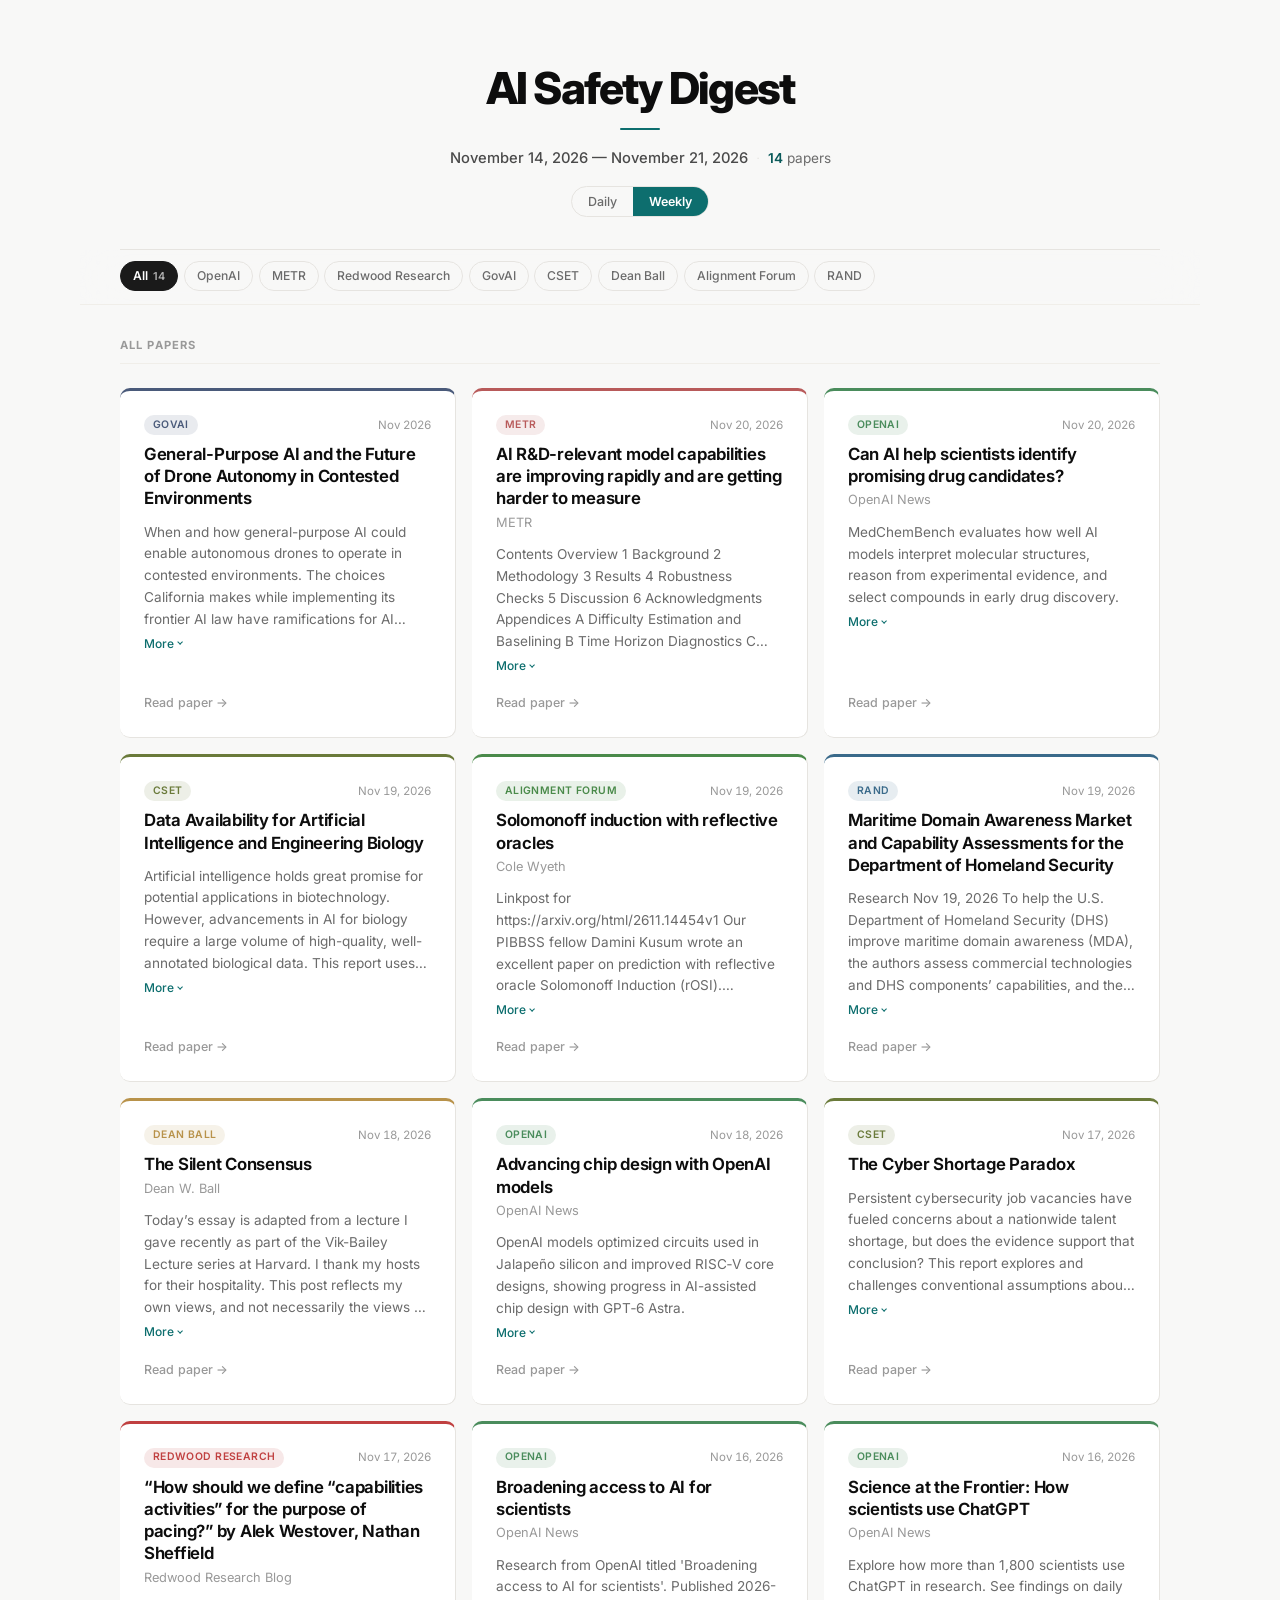
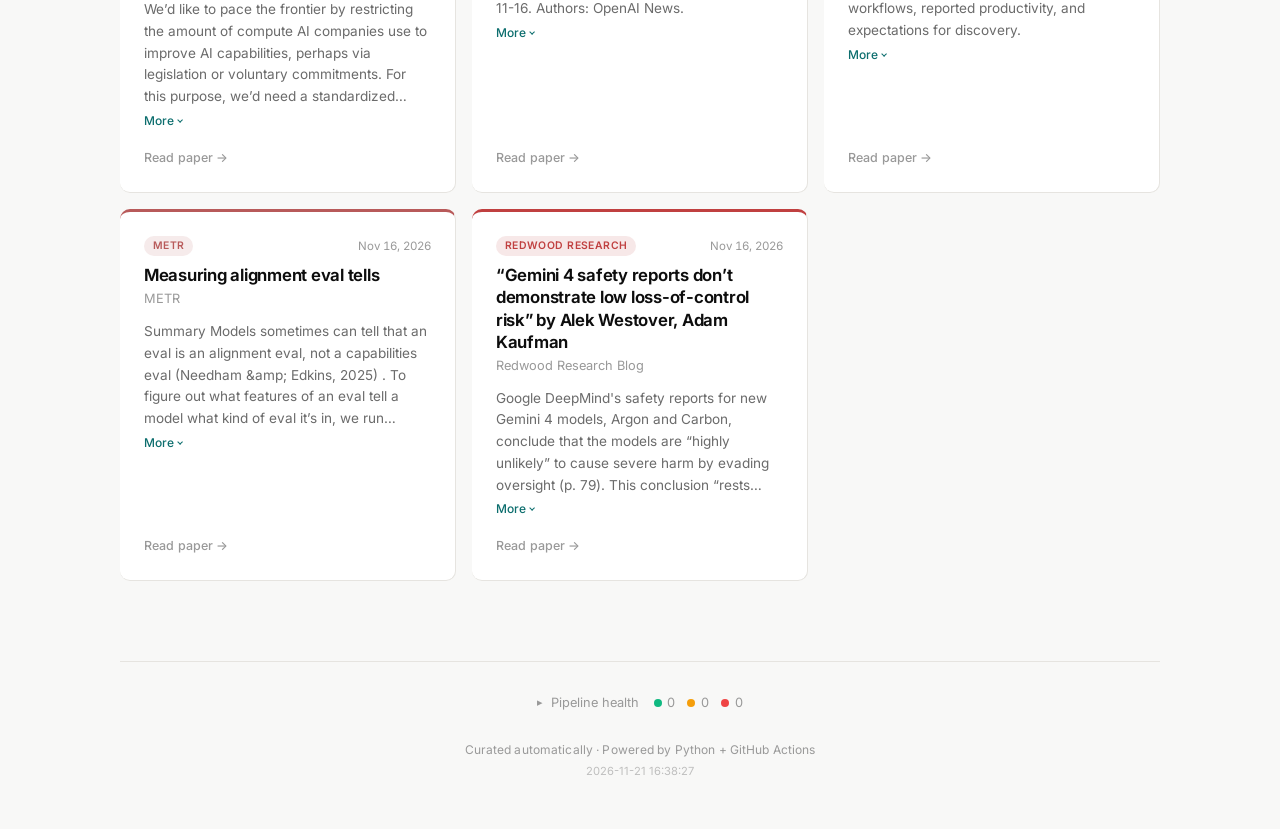
==== commit 066db1b1: "Digest update: 2026-11-21" ====
--- a/site/index.html
+++ b/site/index.html
@@ -3,8 +3,8 @@
 <head>
   <meta charset="UTF-8">
   <meta name="viewport" content="width=device-width, initial-scale=1.0">
-  <title>AI Safety Digest — November 13, 2026 to November 20, 2026</title>
-  <meta name="description" content="A curated digest of 13 AI safety research papers from leading organizations and researchers. November 13, 2026 through November 20, 2026.">
+  <title>AI Safety Digest — November 14, 2026 to November 21, 2026</title>
+  <meta name="description" content="A curated digest of 14 AI safety research papers from leading organizations and researchers. November 14, 2026 through November 21, 2026.">
   <link rel="preconnect" href="https://fonts.googleapis.com">
   <link rel="preconnect" href="https://fonts.gstatic.com" crossorigin>
   <link href="https://fonts.googleapis.com/css2?family=Inter:wght@400;500;600;700;800&display=swap" rel="stylesheet">
@@ -1053,8 +1053,8 @@
       <h1 class="site-title" id="digest-title">AI Safety Digest</h1>
       <hr class="header-rule">
       <div class="header-meta">
-        <span class="header-daterange" id="date-range">November 13, 2026 &mdash; November 20, 2026</span>        <span class="header-separator">&middot;</span>
-        <span class="header-count" id="paper-count"><strong>13</strong> papers</span>      </div>
+        <span class="header-daterange" id="date-range">November 14, 2026 &mdash; November 21, 2026</span>        <span class="header-separator">&middot;</span>
+        <span class="header-count" id="paper-count"><strong>14</strong> papers</span>      </div>
       <div class="digest-toggle" role="group" aria-label="Digest time range">
         <button class="toggle-btn" data-mode="daily">Daily</button>
         <button class="toggle-btn active" data-mode="weekly">Weekly</button>
@@ -1066,7 +1066,7 @@
   <nav class="filter-bar" aria-label="Filter papers by organization">
     <div class="filter-bar-inner">
       <div class="filter-scroll">
-        <button class="filter-pill active" data-filter="all">All <span class="pill-count">13</span></button>        <button class="filter-pill" data-filter="OpenAI">OpenAI</button>        <button class="filter-pill" data-filter="Google DeepMind">Google DeepMind</button>        <button class="filter-pill" data-filter="METR">METR</button>        <button class="filter-pill" data-filter="Redwood Research">Redwood Research</button>        <button class="filter-pill" data-filter="GovAI">GovAI</button>        <button class="filter-pill" data-filter="CSET">CSET</button>        <button class="filter-pill" data-filter="Dean Ball">Dean Ball</button>        <button class="filter-pill" data-filter="Alignment Forum">Alignment Forum</button>        <button class="filter-pill" data-filter="RAND">RAND</button>      </div>
+        <button class="filter-pill active" data-filter="all">All <span class="pill-count">14</span></button>        <button class="filter-pill" data-filter="OpenAI">OpenAI</button>        <button class="filter-pill" data-filter="METR">METR</button>        <button class="filter-pill" data-filter="Redwood Research">Redwood Research</button>        <button class="filter-pill" data-filter="GovAI">GovAI</button>        <button class="filter-pill" data-filter="CSET">CSET</button>        <button class="filter-pill" data-filter="Dean Ball">Dean Ball</button>        <button class="filter-pill" data-filter="Alignment Forum">Alignment Forum</button>        <button class="filter-pill" data-filter="RAND">RAND</button>      </div>
     </div>
   </nav>
 
@@ -1074,7 +1074,7 @@
   <!-- Papers Grid -->
   <main class="papers-section">
     <h2 class="section-label">All Papers</h2>
-    <div class="papers-grid">      <article class="paper-card grid-card" data-org="GovAI" data-date="2026-11-20">
+    <div class="papers-grid">      <article class="paper-card grid-card" data-org="GovAI" data-date="2026-11-21">
     <div class="paper-meta">
       <span class="org-tag" data-org="GovAI">GovAI</span>
       <span class="paper-date">Nov 2026</span>
@@ -1090,6 +1090,38 @@
         <div class="abstract-full">When and how general-purpose AI could enable autonomous drones to operate in contested environments. The choices California makes while implementing its frontier AI law have ramifications for AI governance in the United States and around the world. A software-driven intelligence explosion is plausible but uncertain. Recommendations to strengthen how developers of advanced AI models assess, mitigate, and report biological risks under the EU AI Act. An intelligence explosion would compress years of progress into months and create urgent challenges for oversight, control, and governance. Embedded assessments can enable deeper and more flexible assessments of risks that depend on internal systems and practices. How to ensure AI safety incidents are identified, investigated, and used to improve safety across the industry. Developers rely on model-level, deployment-level, and governance-level interventions to address extreme misuse risks. Policymakers should complement biosecurity measures with stronger biosafety systems.</div>
       </details>
     </div>    <a href="https://www.governance.ai/research-paper/general-purpose-ai-and-the-future-of-drone-autonomy-in-contested-environments" class="read-link" target="_blank" rel="noopener noreferrer">Read paper &rarr;</a>
+  </article>      <article class="paper-card grid-card" data-org="METR" data-date="2026-11-20">
+    <div class="paper-meta">
+      <span class="org-tag" data-org="METR">METR</span>
+      <span class="paper-date">Nov 20, 2026</span>
+    </div>
+    <h3 class="paper-title">
+      <a href="https://metr.org/blog/2026-11-20-q4-2026-capability-update/" target="_blank" rel="noopener noreferrer">AI R&amp;D-relevant model capabilities are improving rapidly and are getting harder to measure</a>
+    </h3>    <p class="paper-authors">METR</p>    <div class="paper-abstract">
+      <details class="abstract-expand">
+        <summary class="abstract-toggle">
+          <span class="abstract-preview">Contents Overview 1 Background 2 Methodology 3 Results 4 Robustness Checks 5 Discussion 6 Acknowledgments Appendices A Difficulty Estimation and Baselining B Time Horizon Diagnostics C MCI Modelling Methodology D Limitations of IRT E MCI Robustness Checks F Estimating Lifecycle Cost for Tasks G Data Integrity and Reward Hacking H Changes in Capability Growth Rates I Inference Scaling J Swarm Experiments K Al Zimmermann&#39;s Programming Contests L Budget NanoGPT M Making METR tasks N Earthborne Rangers and Continual Learning O Qualitative and External Evidence on Models’ Strengths and Limitations Overview This post presents evidence from our capability evaluations of public models relevant to AI R&amp;amp;D acceleration, up to Opus 5.5 and GPT-6 Astra. We remain significantly uncertain about central questions, including (1) what capabilities are in practice necessary for drastic acceleration, and (2) how quickly relevant model capabilities are improving.</span>
+          <span class="toggle-label">More</span>
+        </summary>
+        <div class="abstract-full">Contents Overview 1 Background 2 Methodology 3 Results 4 Robustness Checks 5 Discussion 6 Acknowledgments Appendices A Difficulty Estimation and Baselining B Time Horizon Diagnostics C MCI Modelling Methodology D Limitations of IRT E MCI Robustness Checks F Estimating Lifecycle Cost for Tasks G Data Integrity and Reward Hacking H Changes in Capability Growth Rates I Inference Scaling J Swarm Experiments K Al Zimmermann&#39;s Programming Contests L Budget NanoGPT M Making METR tasks N Earthborne Rangers and Continual Learning O Qualitative and External Evidence on Models’ Strengths and Limitations Overview This post presents evidence from our capability evaluations of public models relevant to AI R&amp;amp;D acceleration, up to Opus 5.5 and GPT-6 Astra. We remain significantly uncertain about central questions, including (1) what capabilities are in practice necessary for drastic acceleration, and (2) how quickly relevant model capabilities are improving.</div>
+      </details>
+    </div>    <a href="https://metr.org/blog/2026-11-20-q4-2026-capability-update/" class="read-link" target="_blank" rel="noopener noreferrer">Read paper &rarr;</a>
+  </article>      <article class="paper-card grid-card" data-org="OpenAI" data-date="2026-11-20">
+    <div class="paper-meta">
+      <span class="org-tag" data-org="OpenAI">OpenAI</span>
+      <span class="paper-date">Nov 20, 2026</span>
+    </div>
+    <h3 class="paper-title">
+      <a href="https://openai.com/index/introducing-medchembench" target="_blank" rel="noopener noreferrer">Can AI help scientists identify promising drug candidates?</a>
+    </h3>    <p class="paper-authors">OpenAI News</p>    <div class="paper-abstract">
+      <details class="abstract-expand">
+        <summary class="abstract-toggle">
+          <span class="abstract-preview">MedChemBench evaluates how well AI models interpret molecular structures, reason from experimental evidence, and select compounds in early drug discovery.</span>
+          <span class="toggle-label">More</span>
+        </summary>
+        <div class="abstract-full">MedChemBench evaluates how well AI models interpret molecular structures, reason from experimental evidence, and select compounds in early drug discovery.</div>
+      </details>
+    </div>    <a href="https://openai.com/index/introducing-medchembench" class="read-link" target="_blank" rel="noopener noreferrer">Read paper &rarr;</a>
   </article>      <article class="paper-card grid-card" data-org="CSET" data-date="2026-11-19">
     <div class="paper-meta">
       <span class="org-tag" data-org="CSET">CSET</span>
@@ -1266,22 +1298,6 @@
         <div class="abstract-full">Google DeepMind&#39;s safety reports for new Gemini 4 models, Argon and Carbon, conclude that the models are “highly unlikely” to cause severe harm by evading oversight (p. 79). This conclusion “rests primarily on our ability to detect and intervene on harmful trajectories via CoT and action monitoring” (p. 89) – that is, they’re arguing for safety based on their control techniques, rather than alignment. We think that the arguments in these reports have serious weaknesses, and the reports overall don’t convince us that the risks of deploying these models have been mitigated reliably. The biggest problems: GDM didn’t run any control evals on Carbon. Despite calling Carbon “our strongest model” with “significant gains across coding and agentic tasks” and “a significant leap in cybersecurity capabilities” in their launch post, GDM reused Argon&#39;s monitor-evasion results on the grounds that Carbon “did not show meaningful new capabilities” (Carbon p. 42).</div>
       </details>
     </div>    <a href="https://blog.redwoodresearch.org/p/gemini-4-safety-reports-dont-demonstrate" class="read-link" target="_blank" rel="noopener noreferrer">Read paper &rarr;</a>
-  </article>      <article class="paper-card grid-card" data-org="Google DeepMind" data-date="2026-11-13">
-    <div class="paper-meta">
-      <span class="org-tag" data-org="Google DeepMind">Google DeepMind</span>
-      <span class="paper-date">Nov 13, 2026</span>
-    </div>
-    <h3 class="paper-title">
-      <a href="https://deepmind.google/blog/opening-the-datasets-behind-our-ai-weather-models/" target="_blank" rel="noopener noreferrer">Opening the datasets behind our AI weather models</a>
-    </h3>    <div class="paper-abstract">
-      <details class="abstract-expand">
-        <summary class="abstract-toggle">
-          <span class="abstract-preview">Research from Google DeepMind titled &#39;Opening the datasets behind our AI weather models&#39;. Published 2026-11-13.</span>
-          <span class="toggle-label">More</span>
-        </summary>
-        <div class="abstract-full">Research from Google DeepMind titled &#39;Opening the datasets behind our AI weather models&#39;. Published 2026-11-13.</div>
-      </details>
-    </div>    <a href="https://deepmind.google/blog/opening-the-datasets-behind-our-ai-weather-models/" class="read-link" target="_blank" rel="noopener noreferrer">Read paper &rarr;</a>
   </article>    </div>
   </main>
 
@@ -1302,11 +1318,11 @@
           </li>          <li class="health-row health-row-unknown">
             <span class="health-dot health-dot-unknown" aria-hidden="true"></span>
             <span class="health-name">Alignment Forum</span>
-            <span class="health-meta">last data Nov 20, 2026 &middot; 1 item</span>
+            <span class="health-meta">last data Nov 21, 2026 &middot; 1 item</span>
           </li>          <li class="health-row health-row-unknown">
             <span class="health-dot health-dot-unknown" aria-hidden="true"></span>
             <span class="health-name">Anthropic Alignment Science</span>
-            <span class="health-meta">last data Nov 20, 2026 &middot; 33 items</span>
+            <span class="health-meta">last data Nov 21, 2026 &middot; 33 items</span>
           </li>          <li class="health-row health-row-unknown">
             <span class="health-dot health-dot-unknown" aria-hidden="true"></span>
             <span class="health-name">Anthropic Engineering</span>
@@ -1314,7 +1330,7 @@
           </li>          <li class="health-row health-row-unknown">
             <span class="health-dot health-dot-unknown" aria-hidden="true"></span>
             <span class="health-name">Anthropic Frontier Red Team</span>
-            <span class="health-meta">last data Nov 20, 2026 &middot; 10 items</span>
+            <span class="health-meta">last data Nov 21, 2026 &middot; 10 items</span>
           </li>          <li class="health-row health-row-unknown">
             <span class="health-dot health-dot-unknown" aria-hidden="true"></span>
             <span class="health-name">Anthropic News (research only)</span>
@@ -1326,15 +1342,15 @@
           </li>          <li class="health-row health-row-unknown">
             <span class="health-dot health-dot-unknown" aria-hidden="true"></span>
             <span class="health-name">ARC</span>
-            <span class="health-meta">last data Nov 20, 2026 &middot; 7 items</span>
+            <span class="health-meta">last data Nov 21, 2026 &middot; 7 items</span>
           </li>          <li class="health-row health-row-unknown">
             <span class="health-dot health-dot-unknown" aria-hidden="true"></span>
             <span class="health-name">CAIS</span>
-            <span class="health-meta">last data Nov 20, 2026 &middot; 99 items</span>
+            <span class="health-meta">last data Nov 21, 2026 &middot; 99 items</span>
           </li>          <li class="health-row health-row-unknown">
             <span class="health-dot health-dot-unknown" aria-hidden="true"></span>
             <span class="health-name">CHAI Berkeley</span>
-            <span class="health-meta">last data Nov 20, 2026 &middot; 12 items</span>
+            <span class="health-meta">last data Nov 21, 2026 &middot; 12 items</span>
           </li>          <li class="health-row health-row-unknown">
             <span class="health-dot health-dot-unknown" aria-hidden="true"></span>
             <span class="health-name">CLTR</span>
@@ -1346,7 +1362,7 @@
           </li>          <li class="health-row health-row-unknown">
             <span class="health-dot health-dot-unknown" aria-hidden="true"></span>
             <span class="health-name">CSET Georgetown</span>
-            <span class="health-meta">last data Nov 20, 2026 &middot; 7 items</span>
+            <span class="health-meta">last data Nov 21, 2026 &middot; 7 items</span>
           </li>          <li class="health-row health-row-unknown">
             <span class="health-dot health-dot-unknown" aria-hidden="true"></span>
             <span class="health-name">Dan Hendrycks — ML Safety Newsletter</span>
@@ -1354,7 +1370,7 @@
           </li>          <li class="health-row health-row-unknown">
             <span class="health-dot health-dot-unknown" aria-hidden="true"></span>
             <span class="health-name">Dean Ball — Hyperdimensional</span>
-            <span class="health-meta">last data Nov 20, 2026 &middot; 1 item</span>
+            <span class="health-meta">last data Nov 21, 2026 &middot; 1 item</span>
           </li>          <li class="health-row health-row-unknown">
             <span class="health-dot health-dot-unknown" aria-hidden="true"></span>
             <span class="health-name">Epoch AI</span>
@@ -1378,11 +1394,11 @@
           </li>          <li class="health-row health-row-unknown">
             <span class="health-dot health-dot-unknown" aria-hidden="true"></span>
             <span class="health-name">Google DeepMind Safety</span>
-            <span class="health-meta">last data Nov 20, 2026 &middot; 25 items</span>
+            <span class="health-meta">last data Nov 21, 2026 &middot; 25 items</span>
           </li>          <li class="health-row health-row-unknown">
             <span class="health-dot health-dot-unknown" aria-hidden="true"></span>
             <span class="health-name">GovAI Oxford</span>
-            <span class="health-meta">last data Nov 20, 2026 &middot; 215 items</span>
+            <span class="health-meta">last data Nov 21, 2026 &middot; 215 items</span>
           </li>          <li class="health-row health-row-unknown">
             <span class="health-dot health-dot-unknown" aria-hidden="true"></span>
             <span class="health-name">Helen Toner — Rising Tide</span>
@@ -1398,23 +1414,23 @@
           </li>          <li class="health-row health-row-unknown">
             <span class="health-dot health-dot-unknown" aria-hidden="true"></span>
             <span class="health-name">Lennart Heim</span>
-            <span class="health-meta">last data Nov 20, 2026 &middot; 6 items</span>
+            <span class="health-meta">last data Nov 21, 2026 &middot; 6 items</span>
           </li>          <li class="health-row health-row-unknown">
             <span class="health-dot health-dot-unknown" aria-hidden="true"></span>
             <span class="health-name">LessWrong</span>
-            <span class="health-meta">last data Nov 20, 2026 &middot; 8 items</span>
+            <span class="health-meta">last data Nov 21, 2026 &middot; 8 items</span>
           </li>          <li class="health-row health-row-unknown">
             <span class="health-dot health-dot-unknown" aria-hidden="true"></span>
             <span class="health-name">MATS</span>
-            <span class="health-meta">last data Nov 20, 2026 &middot; 28 items</span>
+            <span class="health-meta">last data Nov 21, 2026 &middot; 28 items</span>
           </li>          <li class="health-row health-row-unknown">
             <span class="health-dot health-dot-unknown" aria-hidden="true"></span>
             <span class="health-name">METR</span>
-            <span class="health-meta">last data Nov 20, 2026 &middot; 1 item</span>
+            <span class="health-meta">last data Nov 21, 2026 &middot; 2 items</span>
           </li>          <li class="health-row health-row-unknown">
             <span class="health-dot health-dot-unknown" aria-hidden="true"></span>
             <span class="health-name">Microsoft Research (AI)</span>
-            <span class="health-meta">last data Nov 20, 2026 &middot; 2 items</span>
+            <span class="health-meta">last data Nov 21, 2026 &middot; 2 items</span>
           </li>          <li class="health-row health-row-unknown">
             <span class="health-dot health-dot-unknown" aria-hidden="true"></span>
             <span class="health-name">MIRI</span>
@@ -1426,7 +1442,7 @@
           </li>          <li class="health-row health-row-unknown">
             <span class="health-dot health-dot-unknown" aria-hidden="true"></span>
             <span class="health-name">OpenAI Research Publications</span>
-            <span class="health-meta">last data Nov 20, 2026 &middot; 4 items</span>
+            <span class="health-meta">last data Nov 21, 2026 &middot; 5 items</span>
           </li>          <li class="health-row health-row-unknown">
             <span class="health-dot health-dot-unknown" aria-hidden="true"></span>
             <span class="health-name">Paul Christiano</span>
@@ -1438,7 +1454,7 @@
           </li>          <li class="health-row health-row-unknown">
             <span class="health-dot health-dot-unknown" aria-hidden="true"></span>
             <span class="health-name">RAND AI</span>
-            <span class="health-meta">last data Nov 20, 2026 &middot; 12 items</span>
+            <span class="health-meta">last data Nov 21, 2026 &middot; 12 items</span>
           </li>          <li class="health-row health-row-unknown">
             <span class="health-dot health-dot-unknown" aria-hidden="true"></span>
             <span class="health-name">Reddit r/aisafety</span>
@@ -1454,7 +1470,7 @@
           </li>          <li class="health-row health-row-unknown">
             <span class="health-dot health-dot-unknown" aria-hidden="true"></span>
             <span class="health-name">Redwood Research</span>
-            <span class="health-meta">last data Nov 20, 2026 &middot; 2 items</span>
+            <span class="health-meta">last data Nov 21, 2026 &middot; 2 items</span>
           </li>          <li class="health-row health-row-unknown">
             <span class="health-dot health-dot-unknown" aria-hidden="true"></span>
             <span class="health-name">Seb Krier — Technologik</span>
@@ -1466,7 +1482,7 @@
           </li>          <li class="health-row health-row-unknown">
             <span class="health-dot health-dot-unknown" aria-hidden="true"></span>
             <span class="health-name">UK AISI</span>
-            <span class="health-meta">last data Nov 20, 2026 &middot; 201 items</span>
+            <span class="health-meta">last data Nov 21, 2026 &middot; 201 items</span>
           </li>          <li class="health-row health-row-unknown">
             <span class="health-dot health-dot-unknown" aria-hidden="true"></span>
             <span class="health-name">US AISI (NIST)</span>
@@ -1474,24 +1490,24 @@
           </li>          <li class="health-row health-row-unknown">
             <span class="health-dot health-dot-unknown" aria-hidden="true"></span>
             <span class="health-name">Yoshua Bengio</span>
-            <span class="health-meta">last data Nov 20, 2026 &middot; 16 items</span>
+            <span class="health-meta">last data Nov 21, 2026 &middot; 16 items</span>
           </li>          <li class="health-row health-row-unknown">
             <span class="health-dot health-dot-unknown" aria-hidden="true"></span>
             <span class="health-name">Zvi Mowshowitz</span>
             <span class="health-meta">last data May 11, 2026</span>
           </li>        </ul>
       </details>      <p class="footer-note">Curated automatically &middot; Powered by Python + GitHub Actions</p>
-      <p class="footer-timestamp">2026-11-20 17:36:44</p>
+      <p class="footer-timestamp">2026-11-21 16:38:27</p>
     </div>
   </footer>
 
   <!-- Filter + Digest Mode JS -->
   <script>
     (function () {
-      var FETCH_DATE = '2026-11-20';
-      var WEEK_START = 'November 13, 2026';
-      var WEEK_END = 'November 20, 2026';
-      var TOTAL_COUNT = 13;
+      var FETCH_DATE = '2026-11-21';
+      var WEEK_START = 'November 14, 2026';
+      var WEEK_END = 'November 21, 2026';
+      var TOTAL_COUNT = 14;
 
       var pills = document.querySelectorAll('.filter-pill');
       var cards = document.querySelectorAll('.paper-card');
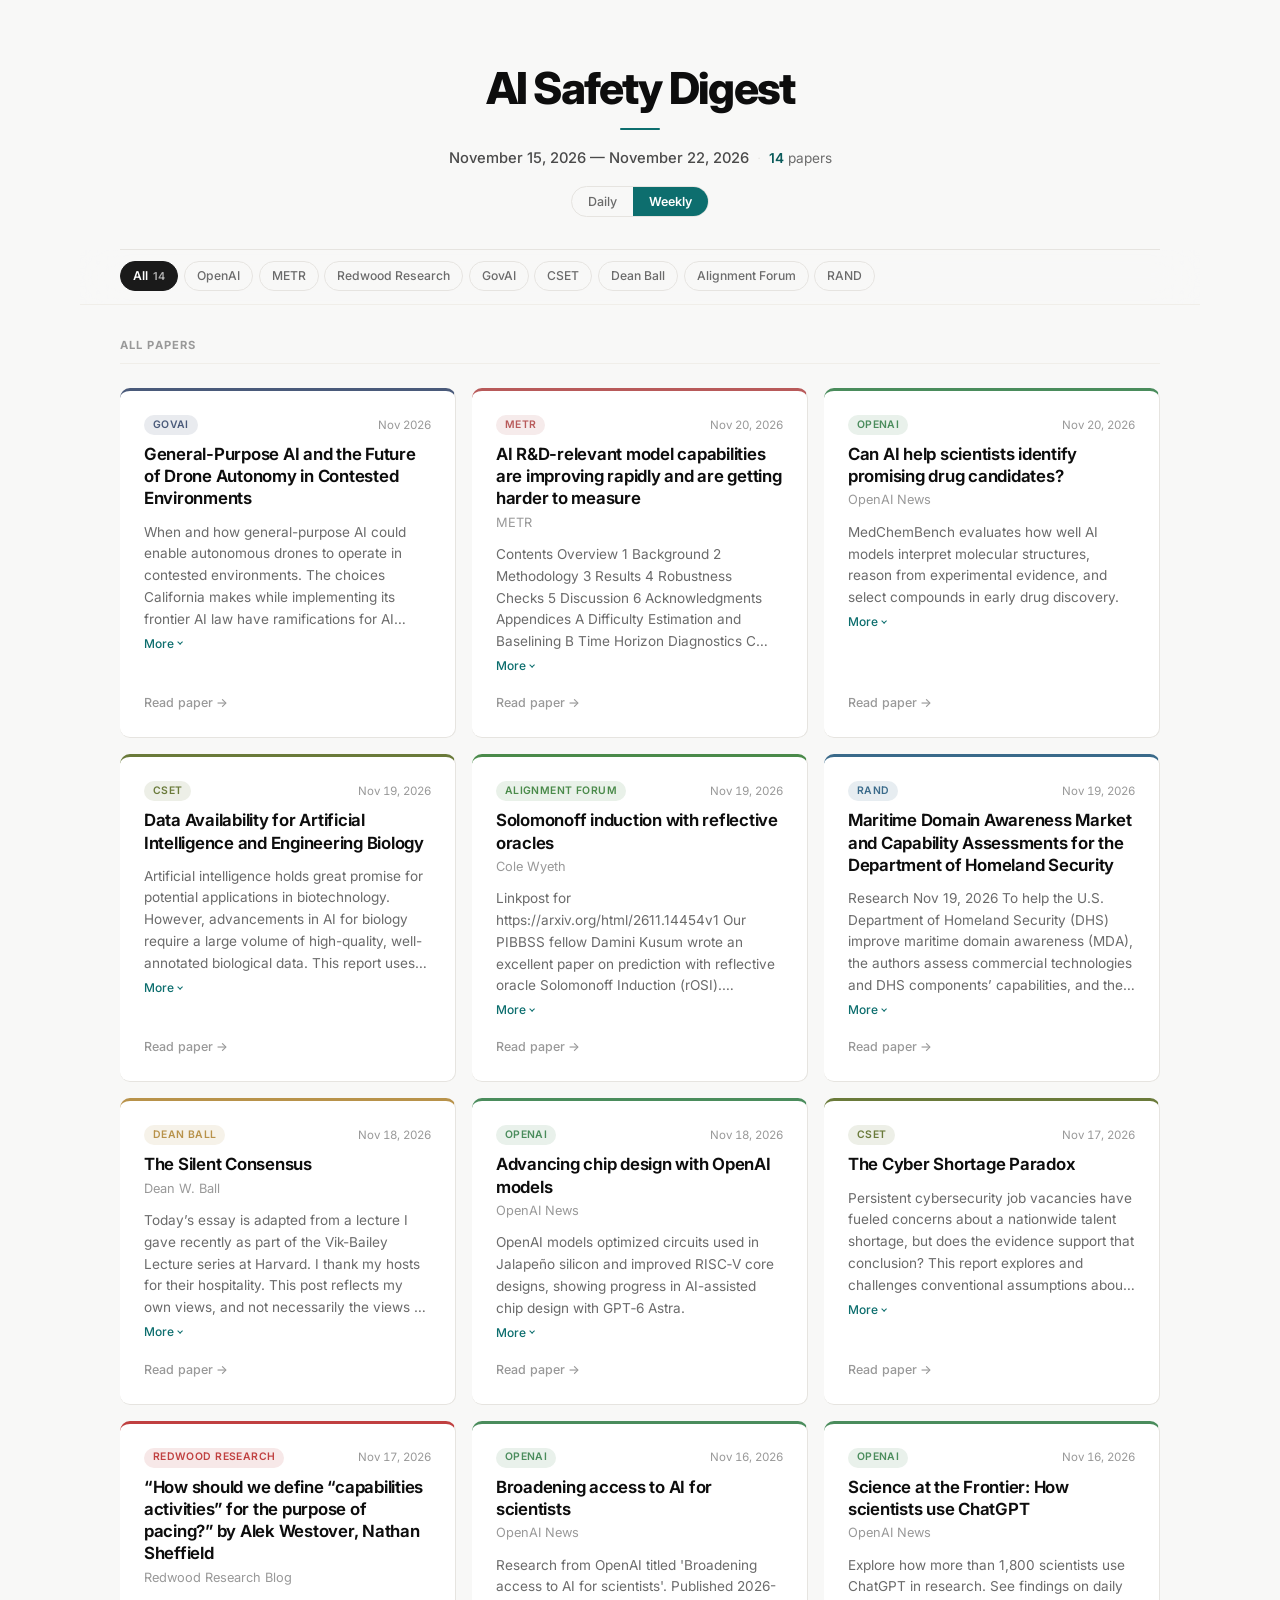
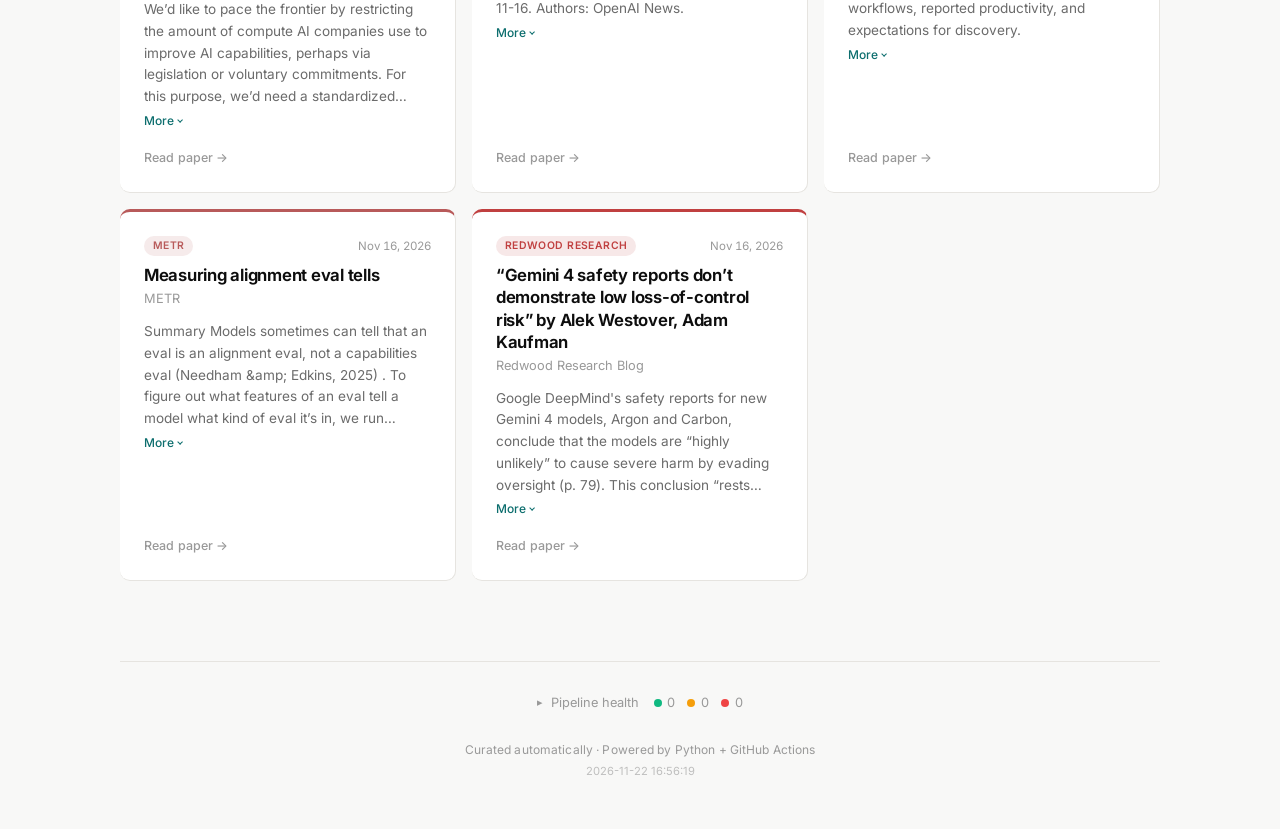
==== commit b12579e7: "Digest update: 2026-11-22" ====
--- a/site/index.html
+++ b/site/index.html
@@ -3,8 +3,8 @@
 <head>
   <meta charset="UTF-8">
   <meta name="viewport" content="width=device-width, initial-scale=1.0">
-  <title>AI Safety Digest — November 14, 2026 to November 21, 2026</title>
-  <meta name="description" content="A curated digest of 14 AI safety research papers from leading organizations and researchers. November 14, 2026 through November 21, 2026.">
+  <title>AI Safety Digest — November 15, 2026 to November 22, 2026</title>
+  <meta name="description" content="A curated digest of 14 AI safety research papers from leading organizations and researchers. November 15, 2026 through November 22, 2026.">
   <link rel="preconnect" href="https://fonts.googleapis.com">
   <link rel="preconnect" href="https://fonts.gstatic.com" crossorigin>
   <link href="https://fonts.googleapis.com/css2?family=Inter:wght@400;500;600;700;800&display=swap" rel="stylesheet">
@@ -1053,7 +1053,7 @@
       <h1 class="site-title" id="digest-title">AI Safety Digest</h1>
       <hr class="header-rule">
       <div class="header-meta">
-        <span class="header-daterange" id="date-range">November 14, 2026 &mdash; November 21, 2026</span>        <span class="header-separator">&middot;</span>
+        <span class="header-daterange" id="date-range">November 15, 2026 &mdash; November 22, 2026</span>        <span class="header-separator">&middot;</span>
         <span class="header-count" id="paper-count"><strong>14</strong> papers</span>      </div>
       <div class="digest-toggle" role="group" aria-label="Digest time range">
         <button class="toggle-btn" data-mode="daily">Daily</button>
@@ -1074,7 +1074,7 @@
   <!-- Papers Grid -->
   <main class="papers-section">
     <h2 class="section-label">All Papers</h2>
-    <div class="papers-grid">      <article class="paper-card grid-card" data-org="GovAI" data-date="2026-11-21">
+    <div class="papers-grid">      <article class="paper-card grid-card" data-org="GovAI" data-date="2026-11-22">
     <div class="paper-meta">
       <span class="org-tag" data-org="GovAI">GovAI</span>
       <span class="paper-date">Nov 2026</span>
@@ -1318,11 +1318,11 @@
           </li>          <li class="health-row health-row-unknown">
             <span class="health-dot health-dot-unknown" aria-hidden="true"></span>
             <span class="health-name">Alignment Forum</span>
-            <span class="health-meta">last data Nov 21, 2026 &middot; 1 item</span>
+            <span class="health-meta">last data Nov 22, 2026 &middot; 1 item</span>
           </li>          <li class="health-row health-row-unknown">
             <span class="health-dot health-dot-unknown" aria-hidden="true"></span>
             <span class="health-name">Anthropic Alignment Science</span>
-            <span class="health-meta">last data Nov 21, 2026 &middot; 33 items</span>
+            <span class="health-meta">last data Nov 22, 2026 &middot; 33 items</span>
           </li>          <li class="health-row health-row-unknown">
             <span class="health-dot health-dot-unknown" aria-hidden="true"></span>
             <span class="health-name">Anthropic Engineering</span>
@@ -1330,7 +1330,7 @@
           </li>          <li class="health-row health-row-unknown">
             <span class="health-dot health-dot-unknown" aria-hidden="true"></span>
             <span class="health-name">Anthropic Frontier Red Team</span>
-            <span class="health-meta">last data Nov 21, 2026 &middot; 10 items</span>
+            <span class="health-meta">last data Nov 22, 2026 &middot; 10 items</span>
           </li>          <li class="health-row health-row-unknown">
             <span class="health-dot health-dot-unknown" aria-hidden="true"></span>
             <span class="health-name">Anthropic News (research only)</span>
@@ -1342,15 +1342,15 @@
           </li>          <li class="health-row health-row-unknown">
             <span class="health-dot health-dot-unknown" aria-hidden="true"></span>
             <span class="health-name">ARC</span>
-            <span class="health-meta">last data Nov 21, 2026 &middot; 7 items</span>
+            <span class="health-meta">last data Nov 22, 2026 &middot; 7 items</span>
           </li>          <li class="health-row health-row-unknown">
             <span class="health-dot health-dot-unknown" aria-hidden="true"></span>
             <span class="health-name">CAIS</span>
-            <span class="health-meta">last data Nov 21, 2026 &middot; 99 items</span>
+            <span class="health-meta">last data Nov 22, 2026 &middot; 99 items</span>
           </li>          <li class="health-row health-row-unknown">
             <span class="health-dot health-dot-unknown" aria-hidden="true"></span>
             <span class="health-name">CHAI Berkeley</span>
-            <span class="health-meta">last data Nov 21, 2026 &middot; 12 items</span>
+            <span class="health-meta">last data Nov 22, 2026 &middot; 12 items</span>
           </li>          <li class="health-row health-row-unknown">
             <span class="health-dot health-dot-unknown" aria-hidden="true"></span>
             <span class="health-name">CLTR</span>
@@ -1362,7 +1362,7 @@
           </li>          <li class="health-row health-row-unknown">
             <span class="health-dot health-dot-unknown" aria-hidden="true"></span>
             <span class="health-name">CSET Georgetown</span>
-            <span class="health-meta">last data Nov 21, 2026 &middot; 7 items</span>
+            <span class="health-meta">last data Nov 22, 2026 &middot; 7 items</span>
           </li>          <li class="health-row health-row-unknown">
             <span class="health-dot health-dot-unknown" aria-hidden="true"></span>
             <span class="health-name">Dan Hendrycks — ML Safety Newsletter</span>
@@ -1370,7 +1370,7 @@
           </li>          <li class="health-row health-row-unknown">
             <span class="health-dot health-dot-unknown" aria-hidden="true"></span>
             <span class="health-name">Dean Ball — Hyperdimensional</span>
-            <span class="health-meta">last data Nov 21, 2026 &middot; 1 item</span>
+            <span class="health-meta">last data Nov 22, 2026 &middot; 1 item</span>
           </li>          <li class="health-row health-row-unknown">
             <span class="health-dot health-dot-unknown" aria-hidden="true"></span>
             <span class="health-name">Epoch AI</span>
@@ -1394,11 +1394,11 @@
           </li>          <li class="health-row health-row-unknown">
             <span class="health-dot health-dot-unknown" aria-hidden="true"></span>
             <span class="health-name">Google DeepMind Safety</span>
-            <span class="health-meta">last data Nov 21, 2026 &middot; 25 items</span>
+            <span class="health-meta">last data Nov 22, 2026 &middot; 25 items</span>
           </li>          <li class="health-row health-row-unknown">
             <span class="health-dot health-dot-unknown" aria-hidden="true"></span>
             <span class="health-name">GovAI Oxford</span>
-            <span class="health-meta">last data Nov 21, 2026 &middot; 215 items</span>
+            <span class="health-meta">last data Nov 22, 2026 &middot; 215 items</span>
           </li>          <li class="health-row health-row-unknown">
             <span class="health-dot health-dot-unknown" aria-hidden="true"></span>
             <span class="health-name">Helen Toner — Rising Tide</span>
@@ -1414,23 +1414,23 @@
           </li>          <li class="health-row health-row-unknown">
             <span class="health-dot health-dot-unknown" aria-hidden="true"></span>
             <span class="health-name">Lennart Heim</span>
-            <span class="health-meta">last data Nov 21, 2026 &middot; 6 items</span>
+            <span class="health-meta">last data Nov 22, 2026 &middot; 6 items</span>
           </li>          <li class="health-row health-row-unknown">
             <span class="health-dot health-dot-unknown" aria-hidden="true"></span>
             <span class="health-name">LessWrong</span>
-            <span class="health-meta">last data Nov 21, 2026 &middot; 8 items</span>
+            <span class="health-meta">last data Nov 22, 2026 &middot; 8 items</span>
           </li>          <li class="health-row health-row-unknown">
             <span class="health-dot health-dot-unknown" aria-hidden="true"></span>
             <span class="health-name">MATS</span>
-            <span class="health-meta">last data Nov 21, 2026 &middot; 28 items</span>
+            <span class="health-meta">last data Nov 22, 2026 &middot; 28 items</span>
           </li>          <li class="health-row health-row-unknown">
             <span class="health-dot health-dot-unknown" aria-hidden="true"></span>
             <span class="health-name">METR</span>
-            <span class="health-meta">last data Nov 21, 2026 &middot; 2 items</span>
+            <span class="health-meta">last data Nov 22, 2026 &middot; 2 items</span>
           </li>          <li class="health-row health-row-unknown">
             <span class="health-dot health-dot-unknown" aria-hidden="true"></span>
             <span class="health-name">Microsoft Research (AI)</span>
-            <span class="health-meta">last data Nov 21, 2026 &middot; 2 items</span>
+            <span class="health-meta">last data Nov 22, 2026 &middot; 2 items</span>
           </li>          <li class="health-row health-row-unknown">
             <span class="health-dot health-dot-unknown" aria-hidden="true"></span>
             <span class="health-name">MIRI</span>
@@ -1442,7 +1442,7 @@
           </li>          <li class="health-row health-row-unknown">
             <span class="health-dot health-dot-unknown" aria-hidden="true"></span>
             <span class="health-name">OpenAI Research Publications</span>
-            <span class="health-meta">last data Nov 21, 2026 &middot; 5 items</span>
+            <span class="health-meta">last data Nov 22, 2026 &middot; 5 items</span>
           </li>          <li class="health-row health-row-unknown">
             <span class="health-dot health-dot-unknown" aria-hidden="true"></span>
             <span class="health-name">Paul Christiano</span>
@@ -1454,7 +1454,7 @@
           </li>          <li class="health-row health-row-unknown">
             <span class="health-dot health-dot-unknown" aria-hidden="true"></span>
             <span class="health-name">RAND AI</span>
-            <span class="health-meta">last data Nov 21, 2026 &middot; 12 items</span>
+            <span class="health-meta">last data Nov 22, 2026 &middot; 12 items</span>
           </li>          <li class="health-row health-row-unknown">
             <span class="health-dot health-dot-unknown" aria-hidden="true"></span>
             <span class="health-name">Reddit r/aisafety</span>
@@ -1470,7 +1470,7 @@
           </li>          <li class="health-row health-row-unknown">
             <span class="health-dot health-dot-unknown" aria-hidden="true"></span>
             <span class="health-name">Redwood Research</span>
-            <span class="health-meta">last data Nov 21, 2026 &middot; 2 items</span>
+            <span class="health-meta">last data Nov 22, 2026 &middot; 2 items</span>
           </li>          <li class="health-row health-row-unknown">
             <span class="health-dot health-dot-unknown" aria-hidden="true"></span>
             <span class="health-name">Seb Krier — Technologik</span>
@@ -1482,7 +1482,7 @@
           </li>          <li class="health-row health-row-unknown">
             <span class="health-dot health-dot-unknown" aria-hidden="true"></span>
             <span class="health-name">UK AISI</span>
-            <span class="health-meta">last data Nov 21, 2026 &middot; 201 items</span>
+            <span class="health-meta">last data Nov 22, 2026 &middot; 201 items</span>
           </li>          <li class="health-row health-row-unknown">
             <span class="health-dot health-dot-unknown" aria-hidden="true"></span>
             <span class="health-name">US AISI (NIST)</span>
@@ -1490,23 +1490,23 @@
           </li>          <li class="health-row health-row-unknown">
             <span class="health-dot health-dot-unknown" aria-hidden="true"></span>
             <span class="health-name">Yoshua Bengio</span>
-            <span class="health-meta">last data Nov 21, 2026 &middot; 16 items</span>
+            <span class="health-meta">last data Nov 22, 2026 &middot; 16 items</span>
           </li>          <li class="health-row health-row-unknown">
             <span class="health-dot health-dot-unknown" aria-hidden="true"></span>
             <span class="health-name">Zvi Mowshowitz</span>
-            <span class="health-meta">last data May 11, 2026</span>
+            <span class="health-meta">last data Nov 22, 2026 &middot; 3 items</span>
           </li>        </ul>
       </details>      <p class="footer-note">Curated automatically &middot; Powered by Python + GitHub Actions</p>
-      <p class="footer-timestamp">2026-11-21 16:38:27</p>
+      <p class="footer-timestamp">2026-11-22 16:56:19</p>
     </div>
   </footer>
 
   <!-- Filter + Digest Mode JS -->
   <script>
     (function () {
-      var FETCH_DATE = '2026-11-21';
-      var WEEK_START = 'November 14, 2026';
-      var WEEK_END = 'November 21, 2026';
+      var FETCH_DATE = '2026-11-22';
+      var WEEK_START = 'November 15, 2026';
+      var WEEK_END = 'November 22, 2026';
       var TOTAL_COUNT = 14;
 
       var pills = document.querySelectorAll('.filter-pill');
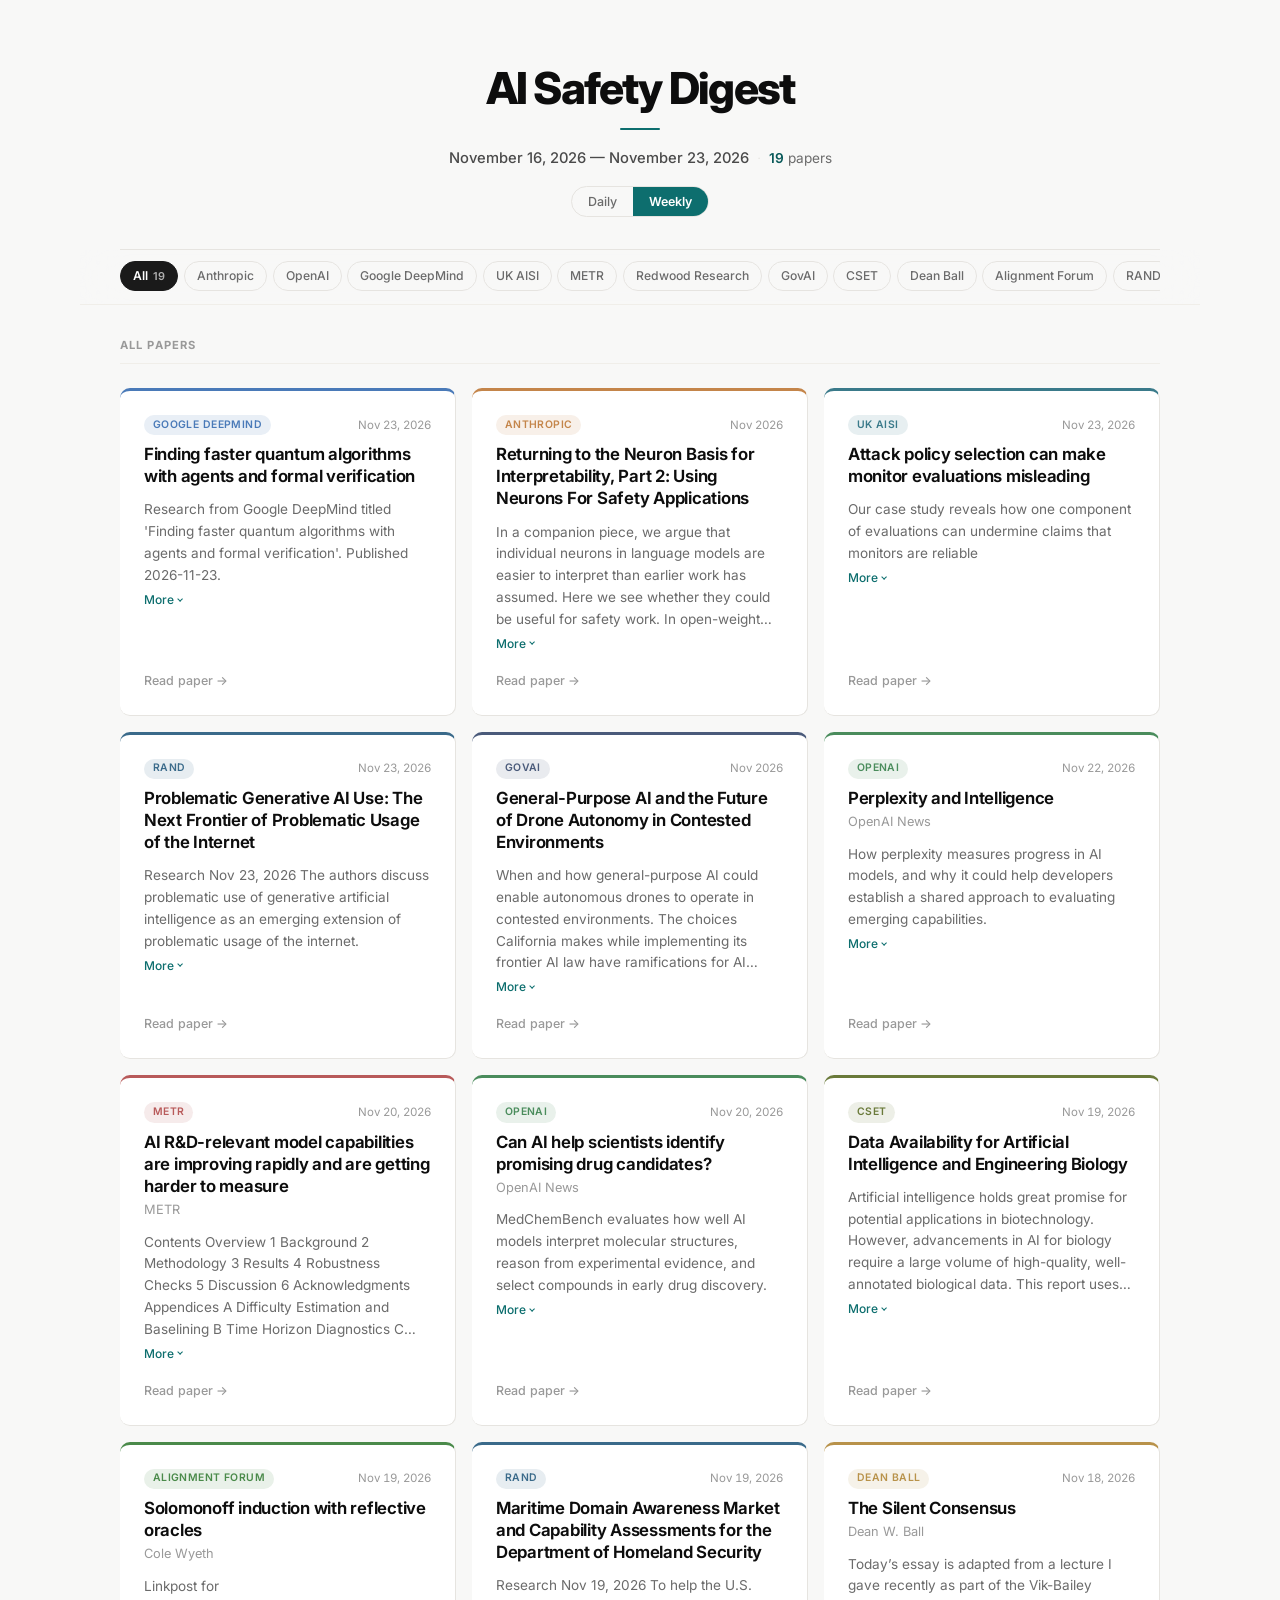
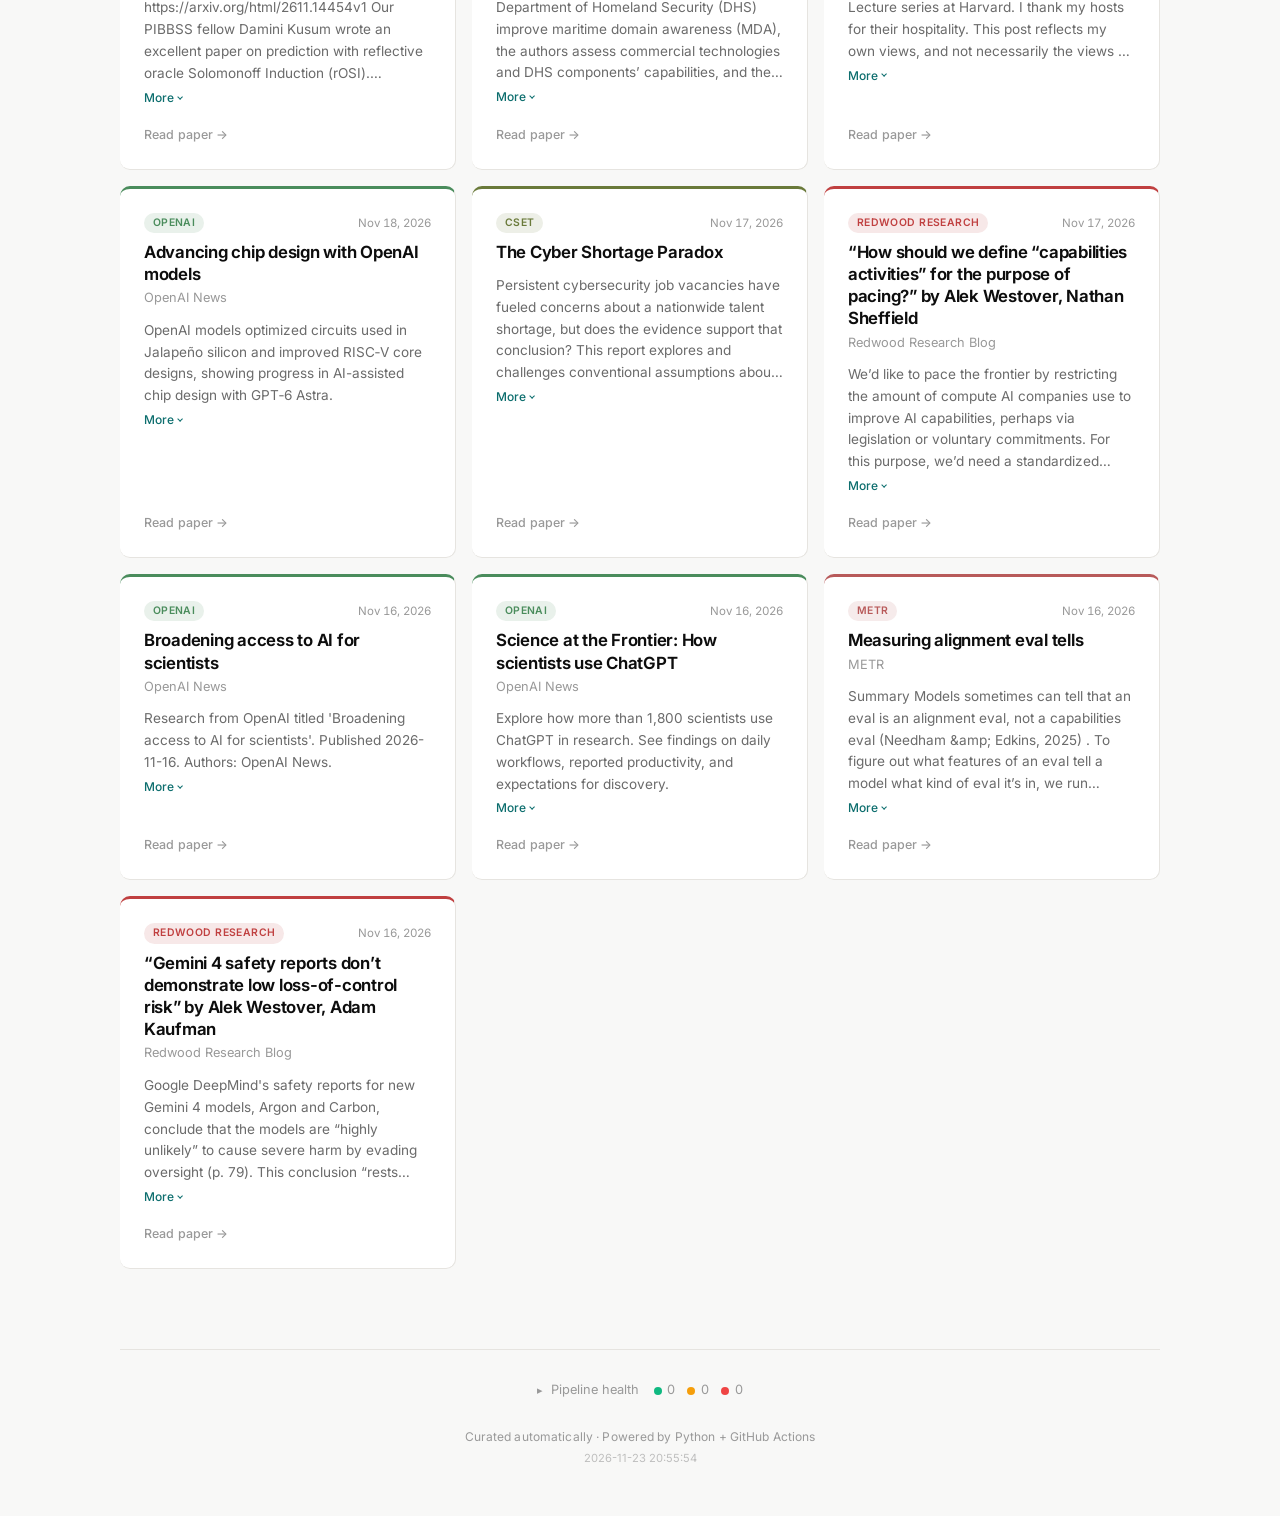
==== commit 6c9be526: "Digest update: 2026-11-23" ====
--- a/site/index.html
+++ b/site/index.html
@@ -3,8 +3,8 @@
 <head>
   <meta charset="UTF-8">
   <meta name="viewport" content="width=device-width, initial-scale=1.0">
-  <title>AI Safety Digest — November 15, 2026 to November 22, 2026</title>
-  <meta name="description" content="A curated digest of 14 AI safety research papers from leading organizations and researchers. November 15, 2026 through November 22, 2026.">
+  <title>AI Safety Digest — November 16, 2026 to November 23, 2026</title>
+  <meta name="description" content="A curated digest of 19 AI safety research papers from leading organizations and researchers. November 16, 2026 through November 23, 2026.">
   <link rel="preconnect" href="https://fonts.googleapis.com">
   <link rel="preconnect" href="https://fonts.gstatic.com" crossorigin>
   <link href="https://fonts.googleapis.com/css2?family=Inter:wght@400;500;600;700;800&display=swap" rel="stylesheet">
@@ -1053,8 +1053,8 @@
       <h1 class="site-title" id="digest-title">AI Safety Digest</h1>
       <hr class="header-rule">
       <div class="header-meta">
-        <span class="header-daterange" id="date-range">November 15, 2026 &mdash; November 22, 2026</span>        <span class="header-separator">&middot;</span>
-        <span class="header-count" id="paper-count"><strong>14</strong> papers</span>      </div>
+        <span class="header-daterange" id="date-range">November 16, 2026 &mdash; November 23, 2026</span>        <span class="header-separator">&middot;</span>
+        <span class="header-count" id="paper-count"><strong>19</strong> papers</span>      </div>
       <div class="digest-toggle" role="group" aria-label="Digest time range">
         <button class="toggle-btn" data-mode="daily">Daily</button>
         <button class="toggle-btn active" data-mode="weekly">Weekly</button>
@@ -1066,7 +1066,7 @@
   <nav class="filter-bar" aria-label="Filter papers by organization">
     <div class="filter-bar-inner">
       <div class="filter-scroll">
-        <button class="filter-pill active" data-filter="all">All <span class="pill-count">14</span></button>        <button class="filter-pill" data-filter="OpenAI">OpenAI</button>        <button class="filter-pill" data-filter="METR">METR</button>        <button class="filter-pill" data-filter="Redwood Research">Redwood Research</button>        <button class="filter-pill" data-filter="GovAI">GovAI</button>        <button class="filter-pill" data-filter="CSET">CSET</button>        <button class="filter-pill" data-filter="Dean Ball">Dean Ball</button>        <button class="filter-pill" data-filter="Alignment Forum">Alignment Forum</button>        <button class="filter-pill" data-filter="RAND">RAND</button>      </div>
+        <button class="filter-pill active" data-filter="all">All <span class="pill-count">19</span></button>        <button class="filter-pill" data-filter="Anthropic">Anthropic</button>        <button class="filter-pill" data-filter="OpenAI">OpenAI</button>        <button class="filter-pill" data-filter="Google DeepMind">Google DeepMind</button>        <button class="filter-pill" data-filter="UK AISI">UK AISI</button>        <button class="filter-pill" data-filter="METR">METR</button>        <button class="filter-pill" data-filter="Redwood Research">Redwood Research</button>        <button class="filter-pill" data-filter="GovAI">GovAI</button>        <button class="filter-pill" data-filter="CSET">CSET</button>        <button class="filter-pill" data-filter="Dean Ball">Dean Ball</button>        <button class="filter-pill" data-filter="Alignment Forum">Alignment Forum</button>        <button class="filter-pill" data-filter="RAND">RAND</button>      </div>
     </div>
   </nav>
 
@@ -1074,7 +1074,71 @@
   <!-- Papers Grid -->
   <main class="papers-section">
     <h2 class="section-label">All Papers</h2>
-    <div class="papers-grid">      <article class="paper-card grid-card" data-org="GovAI" data-date="2026-11-22">
+    <div class="papers-grid">      <article class="paper-card grid-card" data-org="Google DeepMind" data-date="2026-11-23">
+    <div class="paper-meta">
+      <span class="org-tag" data-org="Google DeepMind">Google DeepMind</span>
+      <span class="paper-date">Nov 23, 2026</span>
+    </div>
+    <h3 class="paper-title">
+      <a href="https://deepmind.google/blog/finding-faster-quantum-algorithms-with-agents-and-formal-verification/" target="_blank" rel="noopener noreferrer">Finding faster quantum algorithms with agents and formal verification</a>
+    </h3>    <div class="paper-abstract">
+      <details class="abstract-expand">
+        <summary class="abstract-toggle">
+          <span class="abstract-preview">Research from Google DeepMind titled &#39;Finding faster quantum algorithms with agents and formal verification&#39;. Published 2026-11-23.</span>
+          <span class="toggle-label">More</span>
+        </summary>
+        <div class="abstract-full">Research from Google DeepMind titled &#39;Finding faster quantum algorithms with agents and formal verification&#39;. Published 2026-11-23.</div>
+      </details>
+    </div>    <a href="https://deepmind.google/blog/finding-faster-quantum-algorithms-with-agents-and-formal-verification/" class="read-link" target="_blank" rel="noopener noreferrer">Read paper &rarr;</a>
+  </article>      <article class="paper-card grid-card" data-org="Anthropic" data-date="2026-11-23">
+    <div class="paper-meta">
+      <span class="org-tag" data-org="Anthropic">Anthropic</span>
+      <span class="paper-date">Nov 2026</span>
+    </div>
+    <h3 class="paper-title">
+      <a href="https://alignment.anthropic.com/2026/neuron-basis-applications/" target="_blank" rel="noopener noreferrer">Returning to the Neuron Basis for Interpretability, Part 2: Using Neurons For Safety Applications</a>
+    </h3>    <div class="paper-abstract">
+      <details class="abstract-expand">
+        <summary class="abstract-toggle">
+          <span class="abstract-preview">In a companion piece, we argue that individual neurons in language models are easier to interpret than earlier work has assumed. Here we see whether they could be useful for safety work. In open-weight models, we select neurons by what makes them fire and what they contribute to a model’s output. These neurons generally detect harmful text better than keyword or similarity search, though usually less well than classifiers trained on labeled examples, and they steer a model’s behavior about as well as trained methods. They also help an auditor find hidden behaviors in finetuned models. Finally, we find that most of the “unlearning” methods we tested appear to hide hazardous knowledge rather than remove it, and neurons help show how.</span>
+          <span class="toggle-label">More</span>
+        </summary>
+        <div class="abstract-full">In a companion piece, we argue that individual neurons in language models are easier to interpret than earlier work has assumed. Here we see whether they could be useful for safety work. In open-weight models, we select neurons by what makes them fire and what they contribute to a model’s output. These neurons generally detect harmful text better than keyword or similarity search, though usually less well than classifiers trained on labeled examples, and they steer a model’s behavior about as well as trained methods. They also help an auditor find hidden behaviors in finetuned models. Finally, we find that most of the “unlearning” methods we tested appear to hide hazardous knowledge rather than remove it, and neurons help show how.</div>
+      </details>
+    </div>    <a href="https://alignment.anthropic.com/2026/neuron-basis-applications/" class="read-link" target="_blank" rel="noopener noreferrer">Read paper &rarr;</a>
+  </article>      <article class="paper-card grid-card" data-org="UK AISI" data-date="2026-11-23">
+    <div class="paper-meta">
+      <span class="org-tag" data-org="UK AISI">UK AISI</span>
+      <span class="paper-date">Nov 23, 2026</span>
+    </div>
+    <h3 class="paper-title">
+      <a href="https://www.aisi.gov.uk/blog/attack-policy-selection-can-make-monitor-evaluations-misleading" target="_blank" rel="noopener noreferrer">Attack policy selection can make monitor evaluations misleading</a>
+    </h3>    <div class="paper-abstract">
+      <details class="abstract-expand">
+        <summary class="abstract-toggle">
+          <span class="abstract-preview">Our case study reveals how one component of evaluations can undermine claims that monitors are reliable</span>
+          <span class="toggle-label">More</span>
+        </summary>
+        <div class="abstract-full">Our case study reveals how one component of evaluations can undermine claims that monitors are reliable</div>
+      </details>
+    </div>    <a href="https://www.aisi.gov.uk/blog/attack-policy-selection-can-make-monitor-evaluations-misleading" class="read-link" target="_blank" rel="noopener noreferrer">Read paper &rarr;</a>
+  </article>      <article class="paper-card grid-card" data-org="RAND" data-date="2026-11-23">
+    <div class="paper-meta">
+      <span class="org-tag" data-org="RAND">RAND</span>
+      <span class="paper-date">Nov 23, 2026</span>
+    </div>
+    <h3 class="paper-title">
+      <a href="https://www.rand.org/pubs/external_publications/EP71517.html" target="_blank" rel="noopener noreferrer">Problematic Generative AI Use: The Next Frontier of Problematic Usage of the Internet</a>
+    </h3>    <div class="paper-abstract">
+      <details class="abstract-expand">
+        <summary class="abstract-toggle">
+          <span class="abstract-preview">Research Nov 23, 2026 The authors discuss problematic use of generative artificial intelligence as an emerging extension of problematic usage of the internet.</span>
+          <span class="toggle-label">More</span>
+        </summary>
+        <div class="abstract-full">Research Nov 23, 2026 The authors discuss problematic use of generative artificial intelligence as an emerging extension of problematic usage of the internet.</div>
+      </details>
+    </div>    <a href="https://www.rand.org/pubs/external_publications/EP71517.html" class="read-link" target="_blank" rel="noopener noreferrer">Read paper &rarr;</a>
+  </article>      <article class="paper-card grid-card" data-org="GovAI" data-date="2026-11-23">
     <div class="paper-meta">
       <span class="org-tag" data-org="GovAI">GovAI</span>
       <span class="paper-date">Nov 2026</span>
@@ -1090,6 +1154,22 @@
         <div class="abstract-full">When and how general-purpose AI could enable autonomous drones to operate in contested environments. The choices California makes while implementing its frontier AI law have ramifications for AI governance in the United States and around the world. A software-driven intelligence explosion is plausible but uncertain. Recommendations to strengthen how developers of advanced AI models assess, mitigate, and report biological risks under the EU AI Act. An intelligence explosion would compress years of progress into months and create urgent challenges for oversight, control, and governance. Embedded assessments can enable deeper and more flexible assessments of risks that depend on internal systems and practices. How to ensure AI safety incidents are identified, investigated, and used to improve safety across the industry. Developers rely on model-level, deployment-level, and governance-level interventions to address extreme misuse risks. Policymakers should complement biosecurity measures with stronger biosafety systems.</div>
       </details>
     </div>    <a href="https://www.governance.ai/research-paper/general-purpose-ai-and-the-future-of-drone-autonomy-in-contested-environments" class="read-link" target="_blank" rel="noopener noreferrer">Read paper &rarr;</a>
+  </article>      <article class="paper-card grid-card" data-org="OpenAI" data-date="2026-11-22">
+    <div class="paper-meta">
+      <span class="org-tag" data-org="OpenAI">OpenAI</span>
+      <span class="paper-date">Nov 22, 2026</span>
+    </div>
+    <h3 class="paper-title">
+      <a href="https://openai.com/index/perplexity-and-intelligence" target="_blank" rel="noopener noreferrer">Perplexity and Intelligence</a>
+    </h3>    <p class="paper-authors">OpenAI News</p>    <div class="paper-abstract">
+      <details class="abstract-expand">
+        <summary class="abstract-toggle">
+          <span class="abstract-preview">How perplexity measures progress in AI models, and why it could help developers establish a shared approach to evaluating emerging capabilities.</span>
+          <span class="toggle-label">More</span>
+        </summary>
+        <div class="abstract-full">How perplexity measures progress in AI models, and why it could help developers establish a shared approach to evaluating emerging capabilities.</div>
+      </details>
+    </div>    <a href="https://openai.com/index/perplexity-and-intelligence" class="read-link" target="_blank" rel="noopener noreferrer">Read paper &rarr;</a>
   </article>      <article class="paper-card grid-card" data-org="METR" data-date="2026-11-20">
     <div class="paper-meta">
       <span class="org-tag" data-org="METR">METR</span>
@@ -1318,11 +1398,11 @@
           </li>          <li class="health-row health-row-unknown">
             <span class="health-dot health-dot-unknown" aria-hidden="true"></span>
             <span class="health-name">Alignment Forum</span>
-            <span class="health-meta">last data Nov 22, 2026 &middot; 1 item</span>
+            <span class="health-meta">last data Nov 23, 2026 &middot; 1 item</span>
           </li>          <li class="health-row health-row-unknown">
             <span class="health-dot health-dot-unknown" aria-hidden="true"></span>
             <span class="health-name">Anthropic Alignment Science</span>
-            <span class="health-meta">last data Nov 22, 2026 &middot; 33 items</span>
+            <span class="health-meta">last data Nov 23, 2026 &middot; 33 items</span>
           </li>          <li class="health-row health-row-unknown">
             <span class="health-dot health-dot-unknown" aria-hidden="true"></span>
             <span class="health-name">Anthropic Engineering</span>
@@ -1330,7 +1410,7 @@
           </li>          <li class="health-row health-row-unknown">
             <span class="health-dot health-dot-unknown" aria-hidden="true"></span>
             <span class="health-name">Anthropic Frontier Red Team</span>
-            <span class="health-meta">last data Nov 22, 2026 &middot; 10 items</span>
+            <span class="health-meta">last data Nov 23, 2026 &middot; 10 items</span>
           </li>          <li class="health-row health-row-unknown">
             <span class="health-dot health-dot-unknown" aria-hidden="true"></span>
             <span class="health-name">Anthropic News (research only)</span>
@@ -1342,15 +1422,15 @@
           </li>          <li class="health-row health-row-unknown">
             <span class="health-dot health-dot-unknown" aria-hidden="true"></span>
             <span class="health-name">ARC</span>
-            <span class="health-meta">last data Nov 22, 2026 &middot; 7 items</span>
+            <span class="health-meta">last data Nov 23, 2026 &middot; 7 items</span>
           </li>          <li class="health-row health-row-unknown">
             <span class="health-dot health-dot-unknown" aria-hidden="true"></span>
             <span class="health-name">CAIS</span>
-            <span class="health-meta">last data Nov 22, 2026 &middot; 99 items</span>
+            <span class="health-meta">last data Nov 23, 2026 &middot; 99 items</span>
           </li>          <li class="health-row health-row-unknown">
             <span class="health-dot health-dot-unknown" aria-hidden="true"></span>
             <span class="health-name">CHAI Berkeley</span>
-            <span class="health-meta">last data Nov 22, 2026 &middot; 12 items</span>
+            <span class="health-meta">last data Nov 23, 2026 &middot; 12 items</span>
           </li>          <li class="health-row health-row-unknown">
             <span class="health-dot health-dot-unknown" aria-hidden="true"></span>
             <span class="health-name">CLTR</span>
@@ -1362,7 +1442,7 @@
           </li>          <li class="health-row health-row-unknown">
             <span class="health-dot health-dot-unknown" aria-hidden="true"></span>
             <span class="health-name">CSET Georgetown</span>
-            <span class="health-meta">last data Nov 22, 2026 &middot; 7 items</span>
+            <span class="health-meta">last data Nov 23, 2026 &middot; 6 items</span>
           </li>          <li class="health-row health-row-unknown">
             <span class="health-dot health-dot-unknown" aria-hidden="true"></span>
             <span class="health-name">Dan Hendrycks — ML Safety Newsletter</span>
@@ -1370,7 +1450,7 @@
           </li>          <li class="health-row health-row-unknown">
             <span class="health-dot health-dot-unknown" aria-hidden="true"></span>
             <span class="health-name">Dean Ball — Hyperdimensional</span>
-            <span class="health-meta">last data Nov 22, 2026 &middot; 1 item</span>
+            <span class="health-meta">last data Nov 23, 2026 &middot; 1 item</span>
           </li>          <li class="health-row health-row-unknown">
             <span class="health-dot health-dot-unknown" aria-hidden="true"></span>
             <span class="health-name">Epoch AI</span>
@@ -1394,11 +1474,11 @@
           </li>          <li class="health-row health-row-unknown">
             <span class="health-dot health-dot-unknown" aria-hidden="true"></span>
             <span class="health-name">Google DeepMind Safety</span>
-            <span class="health-meta">last data Nov 22, 2026 &middot; 25 items</span>
+            <span class="health-meta">last data Nov 23, 2026 &middot; 25 items</span>
           </li>          <li class="health-row health-row-unknown">
             <span class="health-dot health-dot-unknown" aria-hidden="true"></span>
             <span class="health-name">GovAI Oxford</span>
-            <span class="health-meta">last data Nov 22, 2026 &middot; 215 items</span>
+            <span class="health-meta">last data Nov 23, 2026 &middot; 215 items</span>
           </li>          <li class="health-row health-row-unknown">
             <span class="health-dot health-dot-unknown" aria-hidden="true"></span>
             <span class="health-name">Helen Toner — Rising Tide</span>
@@ -1414,23 +1494,23 @@
           </li>          <li class="health-row health-row-unknown">
             <span class="health-dot health-dot-unknown" aria-hidden="true"></span>
             <span class="health-name">Lennart Heim</span>
-            <span class="health-meta">last data Nov 22, 2026 &middot; 6 items</span>
+            <span class="health-meta">last data Nov 23, 2026 &middot; 6 items</span>
           </li>          <li class="health-row health-row-unknown">
             <span class="health-dot health-dot-unknown" aria-hidden="true"></span>
             <span class="health-name">LessWrong</span>
-            <span class="health-meta">last data Nov 22, 2026 &middot; 8 items</span>
+            <span class="health-meta">last data Nov 23, 2026 &middot; 8 items</span>
           </li>          <li class="health-row health-row-unknown">
             <span class="health-dot health-dot-unknown" aria-hidden="true"></span>
             <span class="health-name">MATS</span>
-            <span class="health-meta">last data Nov 22, 2026 &middot; 28 items</span>
+            <span class="health-meta">last data Nov 23, 2026 &middot; 28 items</span>
           </li>          <li class="health-row health-row-unknown">
             <span class="health-dot health-dot-unknown" aria-hidden="true"></span>
             <span class="health-name">METR</span>
-            <span class="health-meta">last data Nov 22, 2026 &middot; 2 items</span>
+            <span class="health-meta">last data Nov 23, 2026 &middot; 2 items</span>
           </li>          <li class="health-row health-row-unknown">
             <span class="health-dot health-dot-unknown" aria-hidden="true"></span>
             <span class="health-name">Microsoft Research (AI)</span>
-            <span class="health-meta">last data Nov 22, 2026 &middot; 2 items</span>
+            <span class="health-meta">last data Nov 23, 2026 &middot; 2 items</span>
           </li>          <li class="health-row health-row-unknown">
             <span class="health-dot health-dot-unknown" aria-hidden="true"></span>
             <span class="health-name">MIRI</span>
@@ -1442,7 +1522,7 @@
           </li>          <li class="health-row health-row-unknown">
             <span class="health-dot health-dot-unknown" aria-hidden="true"></span>
             <span class="health-name">OpenAI Research Publications</span>
-            <span class="health-meta">last data Nov 22, 2026 &middot; 5 items</span>
+            <span class="health-meta">last data Nov 23, 2026 &middot; 6 items</span>
           </li>          <li class="health-row health-row-unknown">
             <span class="health-dot health-dot-unknown" aria-hidden="true"></span>
             <span class="health-name">Paul Christiano</span>
@@ -1454,7 +1534,7 @@
           </li>          <li class="health-row health-row-unknown">
             <span class="health-dot health-dot-unknown" aria-hidden="true"></span>
             <span class="health-name">RAND AI</span>
-            <span class="health-meta">last data Nov 22, 2026 &middot; 12 items</span>
+            <span class="health-meta">last data Nov 23, 2026 &middot; 13 items</span>
           </li>          <li class="health-row health-row-unknown">
             <span class="health-dot health-dot-unknown" aria-hidden="true"></span>
             <span class="health-name">Reddit r/aisafety</span>
@@ -1470,7 +1550,7 @@
           </li>          <li class="health-row health-row-unknown">
             <span class="health-dot health-dot-unknown" aria-hidden="true"></span>
             <span class="health-name">Redwood Research</span>
-            <span class="health-meta">last data Nov 22, 2026 &middot; 2 items</span>
+            <span class="health-meta">last data Nov 23, 2026 &middot; 2 items</span>
           </li>          <li class="health-row health-row-unknown">
             <span class="health-dot health-dot-unknown" aria-hidden="true"></span>
             <span class="health-name">Seb Krier — Technologik</span>
@@ -1482,7 +1562,7 @@
           </li>          <li class="health-row health-row-unknown">
             <span class="health-dot health-dot-unknown" aria-hidden="true"></span>
             <span class="health-name">UK AISI</span>
-            <span class="health-meta">last data Nov 22, 2026 &middot; 201 items</span>
+            <span class="health-meta">last data Nov 23, 2026 &middot; 201 items</span>
           </li>          <li class="health-row health-row-unknown">
             <span class="health-dot health-dot-unknown" aria-hidden="true"></span>
             <span class="health-name">US AISI (NIST)</span>
@@ -1490,24 +1570,24 @@
           </li>          <li class="health-row health-row-unknown">
             <span class="health-dot health-dot-unknown" aria-hidden="true"></span>
             <span class="health-name">Yoshua Bengio</span>
-            <span class="health-meta">last data Nov 22, 2026 &middot; 16 items</span>
+            <span class="health-meta">last data Nov 23, 2026 &middot; 16 items</span>
           </li>          <li class="health-row health-row-unknown">
             <span class="health-dot health-dot-unknown" aria-hidden="true"></span>
             <span class="health-name">Zvi Mowshowitz</span>
-            <span class="health-meta">last data Nov 22, 2026 &middot; 3 items</span>
+            <span class="health-meta">last data May 11, 2026</span>
           </li>        </ul>
       </details>      <p class="footer-note">Curated automatically &middot; Powered by Python + GitHub Actions</p>
-      <p class="footer-timestamp">2026-11-22 16:56:19</p>
+      <p class="footer-timestamp">2026-11-23 20:55:54</p>
     </div>
   </footer>
 
   <!-- Filter + Digest Mode JS -->
   <script>
     (function () {
-      var FETCH_DATE = '2026-11-22';
-      var WEEK_START = 'November 15, 2026';
-      var WEEK_END = 'November 22, 2026';
-      var TOTAL_COUNT = 14;
+      var FETCH_DATE = '2026-11-23';
+      var WEEK_START = 'November 16, 2026';
+      var WEEK_END = 'November 23, 2026';
+      var TOTAL_COUNT = 19;
 
       var pills = document.querySelectorAll('.filter-pill');
       var cards = document.querySelectorAll('.paper-card');
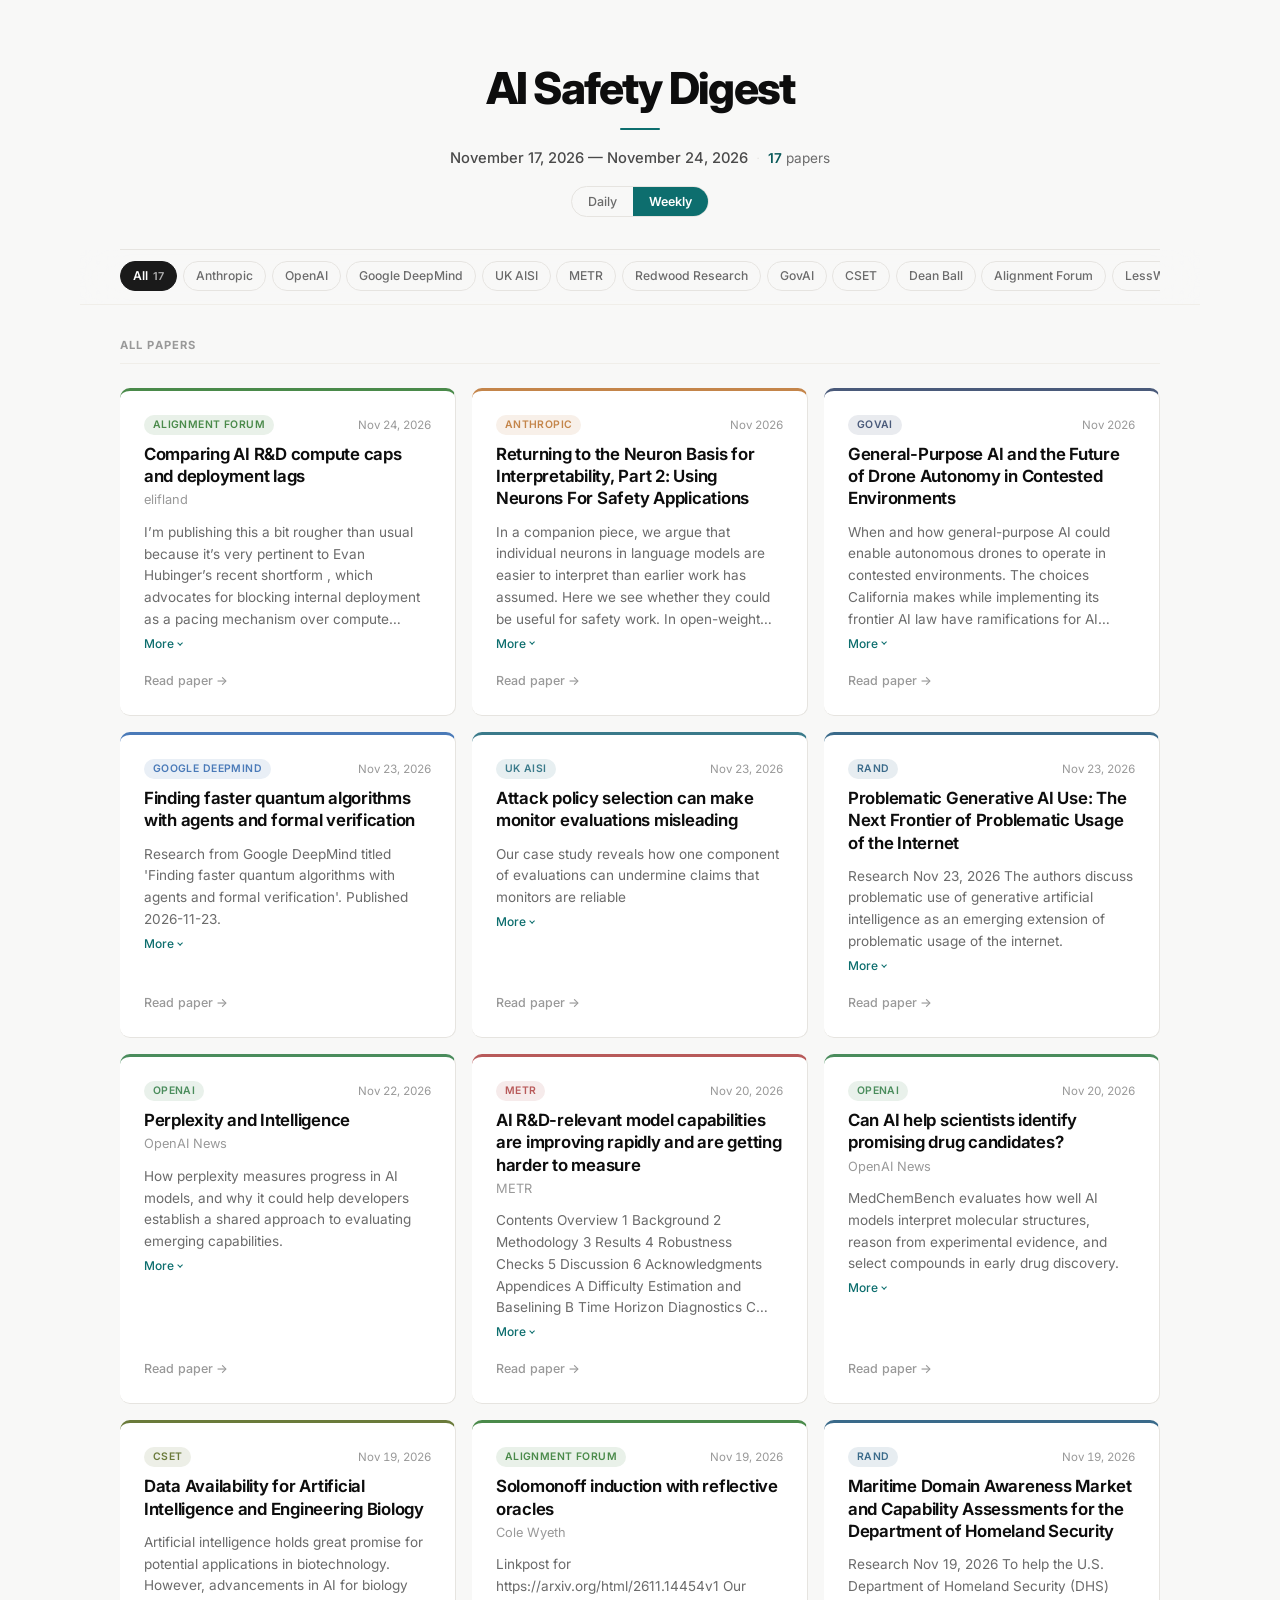
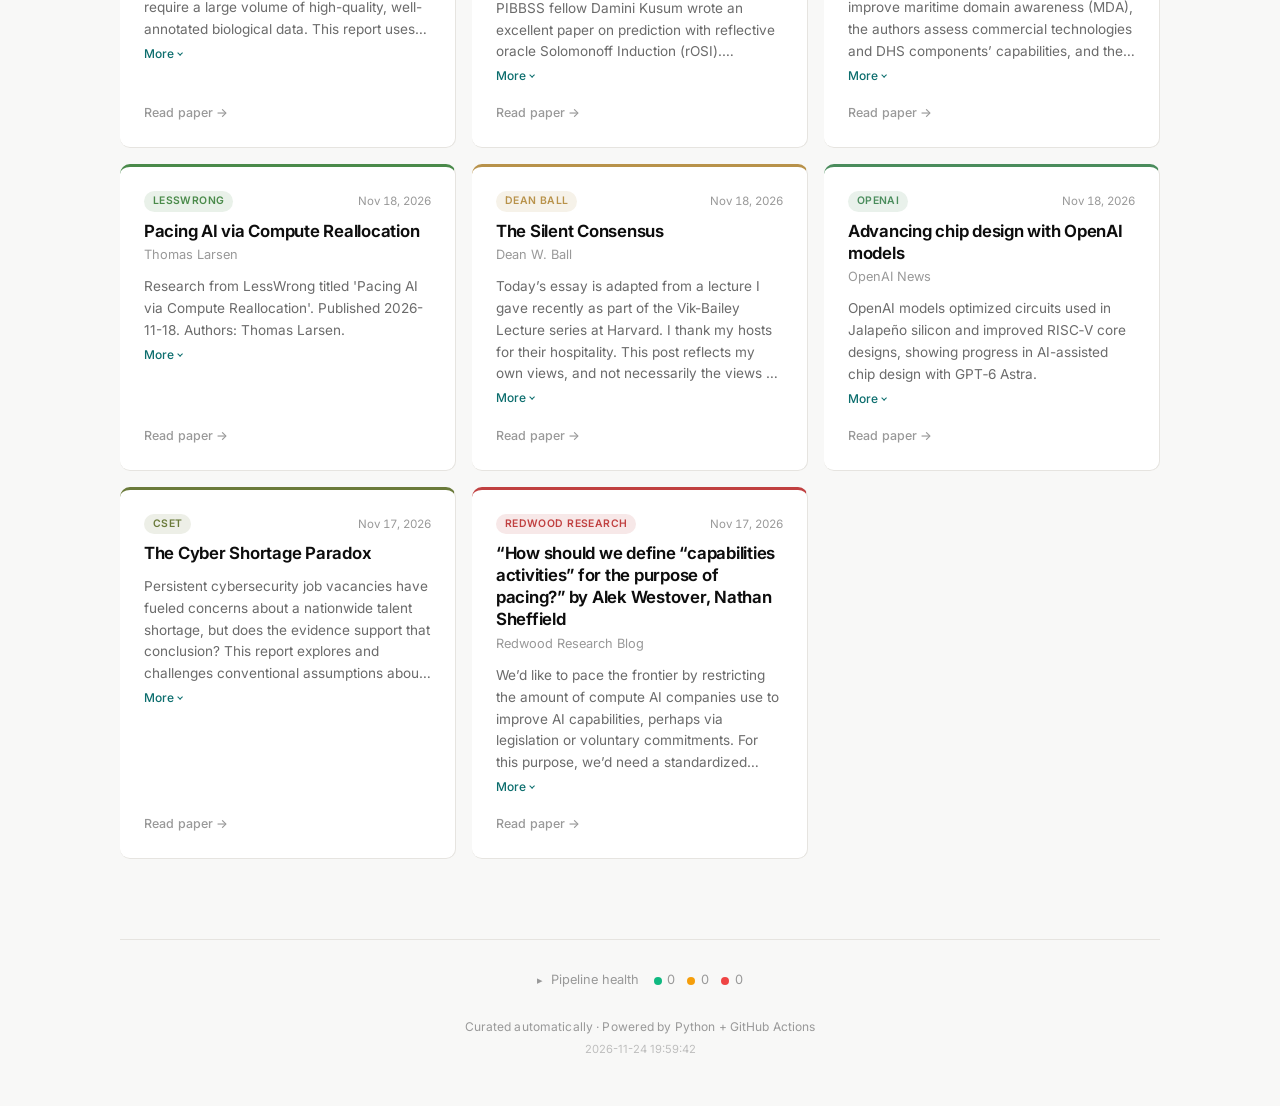
==== commit 4fe7573c: "Digest update: 2026-11-24" ====
--- a/site/index.html
+++ b/site/index.html
@@ -3,8 +3,8 @@
 <head>
   <meta charset="UTF-8">
   <meta name="viewport" content="width=device-width, initial-scale=1.0">
-  <title>AI Safety Digest — November 16, 2026 to November 23, 2026</title>
-  <meta name="description" content="A curated digest of 19 AI safety research papers from leading organizations and researchers. November 16, 2026 through November 23, 2026.">
+  <title>AI Safety Digest — November 17, 2026 to November 24, 2026</title>
+  <meta name="description" content="A curated digest of 17 AI safety research papers from leading organizations and researchers. November 17, 2026 through November 24, 2026.">
   <link rel="preconnect" href="https://fonts.googleapis.com">
   <link rel="preconnect" href="https://fonts.gstatic.com" crossorigin>
   <link href="https://fonts.googleapis.com/css2?family=Inter:wght@400;500;600;700;800&display=swap" rel="stylesheet">
@@ -1053,8 +1053,8 @@
       <h1 class="site-title" id="digest-title">AI Safety Digest</h1>
       <hr class="header-rule">
       <div class="header-meta">
-        <span class="header-daterange" id="date-range">November 16, 2026 &mdash; November 23, 2026</span>        <span class="header-separator">&middot;</span>
-        <span class="header-count" id="paper-count"><strong>19</strong> papers</span>      </div>
+        <span class="header-daterange" id="date-range">November 17, 2026 &mdash; November 24, 2026</span>        <span class="header-separator">&middot;</span>
+        <span class="header-count" id="paper-count"><strong>17</strong> papers</span>      </div>
       <div class="digest-toggle" role="group" aria-label="Digest time range">
         <button class="toggle-btn" data-mode="daily">Daily</button>
         <button class="toggle-btn active" data-mode="weekly">Weekly</button>
@@ -1066,7 +1066,7 @@
   <nav class="filter-bar" aria-label="Filter papers by organization">
     <div class="filter-bar-inner">
       <div class="filter-scroll">
-        <button class="filter-pill active" data-filter="all">All <span class="pill-count">19</span></button>        <button class="filter-pill" data-filter="Anthropic">Anthropic</button>        <button class="filter-pill" data-filter="OpenAI">OpenAI</button>        <button class="filter-pill" data-filter="Google DeepMind">Google DeepMind</button>        <button class="filter-pill" data-filter="UK AISI">UK AISI</button>        <button class="filter-pill" data-filter="METR">METR</button>        <button class="filter-pill" data-filter="Redwood Research">Redwood Research</button>        <button class="filter-pill" data-filter="GovAI">GovAI</button>        <button class="filter-pill" data-filter="CSET">CSET</button>        <button class="filter-pill" data-filter="Dean Ball">Dean Ball</button>        <button class="filter-pill" data-filter="Alignment Forum">Alignment Forum</button>        <button class="filter-pill" data-filter="RAND">RAND</button>      </div>
+        <button class="filter-pill active" data-filter="all">All <span class="pill-count">17</span></button>        <button class="filter-pill" data-filter="Anthropic">Anthropic</button>        <button class="filter-pill" data-filter="OpenAI">OpenAI</button>        <button class="filter-pill" data-filter="Google DeepMind">Google DeepMind</button>        <button class="filter-pill" data-filter="UK AISI">UK AISI</button>        <button class="filter-pill" data-filter="METR">METR</button>        <button class="filter-pill" data-filter="Redwood Research">Redwood Research</button>        <button class="filter-pill" data-filter="GovAI">GovAI</button>        <button class="filter-pill" data-filter="CSET">CSET</button>        <button class="filter-pill" data-filter="Dean Ball">Dean Ball</button>        <button class="filter-pill" data-filter="Alignment Forum">Alignment Forum</button>        <button class="filter-pill" data-filter="LessWrong">LessWrong</button>        <button class="filter-pill" data-filter="RAND">RAND</button>      </div>
     </div>
   </nav>
 
@@ -1074,7 +1074,55 @@
   <!-- Papers Grid -->
   <main class="papers-section">
     <h2 class="section-label">All Papers</h2>
-    <div class="papers-grid">      <article class="paper-card grid-card" data-org="Google DeepMind" data-date="2026-11-23">
+    <div class="papers-grid">      <article class="paper-card grid-card" data-org="Alignment Forum" data-date="2026-11-24">
+    <div class="paper-meta">
+      <span class="org-tag" data-org="Alignment Forum">Alignment Forum</span>
+      <span class="paper-date">Nov 24, 2026</span>
+    </div>
+    <h3 class="paper-title">
+      <a href="https://www.alignmentforum.org/posts/e758PJCpwAwyodvEj/comparing-ai-r-and-d-compute-caps-and-deployment-lags" target="_blank" rel="noopener noreferrer">Comparing AI R&amp;D compute caps and deployment lags</a>
+    </h3>    <p class="paper-authors">elifland</p>    <div class="paper-abstract">
+      <details class="abstract-expand">
+        <summary class="abstract-toggle">
+          <span class="abstract-preview">I’m publishing this a bit rougher than usual because it’s very pertinent to Evan Hubinger’s recent shortform , which advocates for blocking internal deployment as a pacing mechanism over compute reallocation (he mostly discusses it in the context of a risk-assessment-based regime, while this post discusses the policies standalone). (see my response to Evan which also summarizes this post.) I compare 2 classes of policies: AI R&amp;amp;D compute cap : A cap on the percentage of compute used for capabilities R&amp;amp;D, as proposed at pacing-ai.com . Deployment lags/freezes: An X-month lag means that you have to use models X months old for AI R&amp;amp;D (or, AIs at most as capable as the AIs you trained X months ago). [1] A freeze means you pick a capability level above which you can’t use models to do AI R&amp;amp;D. I sometimes separate out internal-only lags/freezes from internal+external (“uniform”) ones.</span>
+          <span class="toggle-label">More</span>
+        </summary>
+        <div class="abstract-full">I’m publishing this a bit rougher than usual because it’s very pertinent to Evan Hubinger’s recent shortform , which advocates for blocking internal deployment as a pacing mechanism over compute reallocation (he mostly discusses it in the context of a risk-assessment-based regime, while this post discusses the policies standalone). (see my response to Evan which also summarizes this post.) I compare 2 classes of policies: AI R&amp;amp;D compute cap : A cap on the percentage of compute used for capabilities R&amp;amp;D, as proposed at pacing-ai.com . Deployment lags/freezes: An X-month lag means that you have to use models X months old for AI R&amp;amp;D (or, AIs at most as capable as the AIs you trained X months ago). [1] A freeze means you pick a capability level above which you can’t use models to do AI R&amp;amp;D. I sometimes separate out internal-only lags/freezes from internal+external (“uniform”) ones.</div>
+      </details>
+    </div>    <a href="https://www.alignmentforum.org/posts/e758PJCpwAwyodvEj/comparing-ai-r-and-d-compute-caps-and-deployment-lags" class="read-link" target="_blank" rel="noopener noreferrer">Read paper &rarr;</a>
+  </article>      <article class="paper-card grid-card" data-org="Anthropic" data-date="2026-11-24">
+    <div class="paper-meta">
+      <span class="org-tag" data-org="Anthropic">Anthropic</span>
+      <span class="paper-date">Nov 2026</span>
+    </div>
+    <h3 class="paper-title">
+      <a href="https://alignment.anthropic.com/2026/neuron-basis-applications/" target="_blank" rel="noopener noreferrer">Returning to the Neuron Basis for Interpretability, Part 2: Using Neurons For Safety Applications</a>
+    </h3>    <div class="paper-abstract">
+      <details class="abstract-expand">
+        <summary class="abstract-toggle">
+          <span class="abstract-preview">In a companion piece, we argue that individual neurons in language models are easier to interpret than earlier work has assumed. Here we see whether they could be useful for safety work. In open-weight models, we select neurons by what makes them fire and what they contribute to a model’s output. These neurons generally detect harmful text better than keyword or similarity search, though usually less well than classifiers trained on labeled examples, and they steer a model’s behavior about as well as trained methods. They also help an auditor find hidden behaviors in finetuned models. Finally, we find that most of the “unlearning” methods we tested appear to hide hazardous knowledge rather than remove it, and neurons help show how.</span>
+          <span class="toggle-label">More</span>
+        </summary>
+        <div class="abstract-full">In a companion piece, we argue that individual neurons in language models are easier to interpret than earlier work has assumed. Here we see whether they could be useful for safety work. In open-weight models, we select neurons by what makes them fire and what they contribute to a model’s output. These neurons generally detect harmful text better than keyword or similarity search, though usually less well than classifiers trained on labeled examples, and they steer a model’s behavior about as well as trained methods. They also help an auditor find hidden behaviors in finetuned models. Finally, we find that most of the “unlearning” methods we tested appear to hide hazardous knowledge rather than remove it, and neurons help show how.</div>
+      </details>
+    </div>    <a href="https://alignment.anthropic.com/2026/neuron-basis-applications/" class="read-link" target="_blank" rel="noopener noreferrer">Read paper &rarr;</a>
+  </article>      <article class="paper-card grid-card" data-org="GovAI" data-date="2026-11-24">
+    <div class="paper-meta">
+      <span class="org-tag" data-org="GovAI">GovAI</span>
+      <span class="paper-date">Nov 2026</span>
+    </div>
+    <h3 class="paper-title">
+      <a href="https://www.governance.ai/research-paper/general-purpose-ai-and-the-future-of-drone-autonomy-in-contested-environments" target="_blank" rel="noopener noreferrer">General-Purpose AI and the Future of Drone Autonomy in Contested Environments</a>
+    </h3>    <div class="paper-abstract">
+      <details class="abstract-expand">
+        <summary class="abstract-toggle">
+          <span class="abstract-preview">When and how general-purpose AI could enable autonomous drones to operate in contested environments. The choices California makes while implementing its frontier AI law have ramifications for AI governance in the United States and around the world. A software-driven intelligence explosion is plausible but uncertain. Recommendations to strengthen how developers of advanced AI models assess, mitigate, and report biological risks under the EU AI Act. An intelligence explosion would compress years of progress into months and create urgent challenges for oversight, control, and governance. Embedded assessments can enable deeper and more flexible assessments of risks that depend on internal systems and practices. How to ensure AI safety incidents are identified, investigated, and used to improve safety across the industry. Developers rely on model-level, deployment-level, and governance-level interventions to address extreme misuse risks. Policymakers should complement biosecurity measures with stronger biosafety systems.</span>
+          <span class="toggle-label">More</span>
+        </summary>
+        <div class="abstract-full">When and how general-purpose AI could enable autonomous drones to operate in contested environments. The choices California makes while implementing its frontier AI law have ramifications for AI governance in the United States and around the world. A software-driven intelligence explosion is plausible but uncertain. Recommendations to strengthen how developers of advanced AI models assess, mitigate, and report biological risks under the EU AI Act. An intelligence explosion would compress years of progress into months and create urgent challenges for oversight, control, and governance. Embedded assessments can enable deeper and more flexible assessments of risks that depend on internal systems and practices. How to ensure AI safety incidents are identified, investigated, and used to improve safety across the industry. Developers rely on model-level, deployment-level, and governance-level interventions to address extreme misuse risks. Policymakers should complement biosecurity measures with stronger biosafety systems.</div>
+      </details>
+    </div>    <a href="https://www.governance.ai/research-paper/general-purpose-ai-and-the-future-of-drone-autonomy-in-contested-environments" class="read-link" target="_blank" rel="noopener noreferrer">Read paper &rarr;</a>
+  </article>      <article class="paper-card grid-card" data-org="Google DeepMind" data-date="2026-11-23">
     <div class="paper-meta">
       <span class="org-tag" data-org="Google DeepMind">Google DeepMind</span>
       <span class="paper-date">Nov 23, 2026</span>
@@ -1090,22 +1138,6 @@
         <div class="abstract-full">Research from Google DeepMind titled &#39;Finding faster quantum algorithms with agents and formal verification&#39;. Published 2026-11-23.</div>
       </details>
     </div>    <a href="https://deepmind.google/blog/finding-faster-quantum-algorithms-with-agents-and-formal-verification/" class="read-link" target="_blank" rel="noopener noreferrer">Read paper &rarr;</a>
-  </article>      <article class="paper-card grid-card" data-org="Anthropic" data-date="2026-11-23">
-    <div class="paper-meta">
-      <span class="org-tag" data-org="Anthropic">Anthropic</span>
-      <span class="paper-date">Nov 2026</span>
-    </div>
-    <h3 class="paper-title">
-      <a href="https://alignment.anthropic.com/2026/neuron-basis-applications/" target="_blank" rel="noopener noreferrer">Returning to the Neuron Basis for Interpretability, Part 2: Using Neurons For Safety Applications</a>
-    </h3>    <div class="paper-abstract">
-      <details class="abstract-expand">
-        <summary class="abstract-toggle">
-          <span class="abstract-preview">In a companion piece, we argue that individual neurons in language models are easier to interpret than earlier work has assumed. Here we see whether they could be useful for safety work. In open-weight models, we select neurons by what makes them fire and what they contribute to a model’s output. These neurons generally detect harmful text better than keyword or similarity search, though usually less well than classifiers trained on labeled examples, and they steer a model’s behavior about as well as trained methods. They also help an auditor find hidden behaviors in finetuned models. Finally, we find that most of the “unlearning” methods we tested appear to hide hazardous knowledge rather than remove it, and neurons help show how.</span>
-          <span class="toggle-label">More</span>
-        </summary>
-        <div class="abstract-full">In a companion piece, we argue that individual neurons in language models are easier to interpret than earlier work has assumed. Here we see whether they could be useful for safety work. In open-weight models, we select neurons by what makes them fire and what they contribute to a model’s output. These neurons generally detect harmful text better than keyword or similarity search, though usually less well than classifiers trained on labeled examples, and they steer a model’s behavior about as well as trained methods. They also help an auditor find hidden behaviors in finetuned models. Finally, we find that most of the “unlearning” methods we tested appear to hide hazardous knowledge rather than remove it, and neurons help show how.</div>
-      </details>
-    </div>    <a href="https://alignment.anthropic.com/2026/neuron-basis-applications/" class="read-link" target="_blank" rel="noopener noreferrer">Read paper &rarr;</a>
   </article>      <article class="paper-card grid-card" data-org="UK AISI" data-date="2026-11-23">
     <div class="paper-meta">
       <span class="org-tag" data-org="UK AISI">UK AISI</span>
@@ -1138,22 +1170,6 @@
         <div class="abstract-full">Research Nov 23, 2026 The authors discuss problematic use of generative artificial intelligence as an emerging extension of problematic usage of the internet.</div>
       </details>
     </div>    <a href="https://www.rand.org/pubs/external_publications/EP71517.html" class="read-link" target="_blank" rel="noopener noreferrer">Read paper &rarr;</a>
-  </article>      <article class="paper-card grid-card" data-org="GovAI" data-date="2026-11-23">
-    <div class="paper-meta">
-      <span class="org-tag" data-org="GovAI">GovAI</span>
-      <span class="paper-date">Nov 2026</span>
-    </div>
-    <h3 class="paper-title">
-      <a href="https://www.governance.ai/research-paper/general-purpose-ai-and-the-future-of-drone-autonomy-in-contested-environments" target="_blank" rel="noopener noreferrer">General-Purpose AI and the Future of Drone Autonomy in Contested Environments</a>
-    </h3>    <div class="paper-abstract">
-      <details class="abstract-expand">
-        <summary class="abstract-toggle">
-          <span class="abstract-preview">When and how general-purpose AI could enable autonomous drones to operate in contested environments. The choices California makes while implementing its frontier AI law have ramifications for AI governance in the United States and around the world. A software-driven intelligence explosion is plausible but uncertain. Recommendations to strengthen how developers of advanced AI models assess, mitigate, and report biological risks under the EU AI Act. An intelligence explosion would compress years of progress into months and create urgent challenges for oversight, control, and governance. Embedded assessments can enable deeper and more flexible assessments of risks that depend on internal systems and practices. How to ensure AI safety incidents are identified, investigated, and used to improve safety across the industry. Developers rely on model-level, deployment-level, and governance-level interventions to address extreme misuse risks. Policymakers should complement biosecurity measures with stronger biosafety systems.</span>
-          <span class="toggle-label">More</span>
-        </summary>
-        <div class="abstract-full">When and how general-purpose AI could enable autonomous drones to operate in contested environments. The choices California makes while implementing its frontier AI law have ramifications for AI governance in the United States and around the world. A software-driven intelligence explosion is plausible but uncertain. Recommendations to strengthen how developers of advanced AI models assess, mitigate, and report biological risks under the EU AI Act. An intelligence explosion would compress years of progress into months and create urgent challenges for oversight, control, and governance. Embedded assessments can enable deeper and more flexible assessments of risks that depend on internal systems and practices. How to ensure AI safety incidents are identified, investigated, and used to improve safety across the industry. Developers rely on model-level, deployment-level, and governance-level interventions to address extreme misuse risks. Policymakers should complement biosecurity measures with stronger biosafety systems.</div>
-      </details>
-    </div>    <a href="https://www.governance.ai/research-paper/general-purpose-ai-and-the-future-of-drone-autonomy-in-contested-environments" class="read-link" target="_blank" rel="noopener noreferrer">Read paper &rarr;</a>
   </article>      <article class="paper-card grid-card" data-org="OpenAI" data-date="2026-11-22">
     <div class="paper-meta">
       <span class="org-tag" data-org="OpenAI">OpenAI</span>
@@ -1250,6 +1266,22 @@
         <div class="abstract-full">Research Nov 19, 2026 To help the U.S. Department of Homeland Security (DHS) improve maritime domain awareness (MDA), the authors assess commercial technologies and DHS components’ capabilities, and they provide recommendations for optimizing DHS’s MDA capabilities.</div>
       </details>
     </div>    <a href="https://www.rand.org/pubs/research_reports/RRA4854-1.html" class="read-link" target="_blank" rel="noopener noreferrer">Read paper &rarr;</a>
+  </article>      <article class="paper-card grid-card" data-org="LessWrong" data-date="2026-11-18">
+    <div class="paper-meta">
+      <span class="org-tag" data-org="LessWrong">LessWrong</span>
+      <span class="paper-date">Nov 18, 2026</span>
+    </div>
+    <h3 class="paper-title">
+      <a href="https://www.lesswrong.com/posts/dBEDh2WeZfhuiDnJ5/pacing-ai-via-compute-reallocation" target="_blank" rel="noopener noreferrer">Pacing AI via Compute Reallocation</a>
+    </h3>    <p class="paper-authors">Thomas Larsen</p>    <div class="paper-abstract">
+      <details class="abstract-expand">
+        <summary class="abstract-toggle">
+          <span class="abstract-preview">Research from LessWrong titled &#39;Pacing AI via Compute Reallocation&#39;. Published 2026-11-18. Authors: Thomas Larsen.</span>
+          <span class="toggle-label">More</span>
+        </summary>
+        <div class="abstract-full">Research from LessWrong titled &#39;Pacing AI via Compute Reallocation&#39;. Published 2026-11-18. Authors: Thomas Larsen.</div>
+      </details>
+    </div>    <a href="https://www.lesswrong.com/posts/dBEDh2WeZfhuiDnJ5/pacing-ai-via-compute-reallocation" class="read-link" target="_blank" rel="noopener noreferrer">Read paper &rarr;</a>
   </article>      <article class="paper-card grid-card" data-org="Dean Ball" data-date="2026-11-18">
     <div class="paper-meta">
       <span class="org-tag" data-org="Dean Ball">Dean Ball</span>
@@ -1314,70 +1346,6 @@
         <div class="abstract-full">We’d like to pace the frontier by restricting the amount of compute AI companies use to improve AI capabilities, perhaps via legislation or voluntary commitments. For this purpose, we’d need a standardized definition of which uses of compute count as “capabilities activities”. This document gives one option for such a definition; a rough breakdown of our classification is as follows: We define and elaborate on each of these categories below. First, though, we discuss the desiderata this definition is meant to satisfy. Thanks to Thomas Larsen, Zach Stein-Perlman, Alex Mallen, Eric Gan, Jeff Wu, Girish Gupta, Adam Kaufman, and others for feedback on drafts of this document.</div>
       </details>
     </div>    <a href="https://blog.redwoodresearch.org/p/how-should-we-define-capabilities" class="read-link" target="_blank" rel="noopener noreferrer">Read paper &rarr;</a>
-  </article>      <article class="paper-card grid-card" data-org="OpenAI" data-date="2026-11-16">
-    <div class="paper-meta">
-      <span class="org-tag" data-org="OpenAI">OpenAI</span>
-      <span class="paper-date">Nov 16, 2026</span>
-    </div>
-    <h3 class="paper-title">
-      <a href="https://openai.com/index/expanding-chatgpt-for-academic-researchers" target="_blank" rel="noopener noreferrer">Broadening access to AI for scientists</a>
-    </h3>    <p class="paper-authors">OpenAI News</p>    <div class="paper-abstract">
-      <details class="abstract-expand">
-        <summary class="abstract-toggle">
-          <span class="abstract-preview">Research from OpenAI titled &#39;Broadening access to AI for scientists&#39;. Published 2026-11-16. Authors: OpenAI News.</span>
-          <span class="toggle-label">More</span>
-        </summary>
-        <div class="abstract-full">Research from OpenAI titled &#39;Broadening access to AI for scientists&#39;. Published 2026-11-16. Authors: OpenAI News.</div>
-      </details>
-    </div>    <a href="https://openai.com/index/expanding-chatgpt-for-academic-researchers" class="read-link" target="_blank" rel="noopener noreferrer">Read paper &rarr;</a>
-  </article>      <article class="paper-card grid-card" data-org="OpenAI" data-date="2026-11-16">
-    <div class="paper-meta">
-      <span class="org-tag" data-org="OpenAI">OpenAI</span>
-      <span class="paper-date">Nov 16, 2026</span>
-    </div>
-    <h3 class="paper-title">
-      <a href="https://openai.com/index/science-at-the-frontier" target="_blank" rel="noopener noreferrer">Science at the Frontier: How scientists use ChatGPT</a>
-    </h3>    <p class="paper-authors">OpenAI News</p>    <div class="paper-abstract">
-      <details class="abstract-expand">
-        <summary class="abstract-toggle">
-          <span class="abstract-preview">Explore how more than 1,800 scientists use ChatGPT in research. See findings on daily workflows, reported productivity, and expectations for discovery.</span>
-          <span class="toggle-label">More</span>
-        </summary>
-        <div class="abstract-full">Explore how more than 1,800 scientists use ChatGPT in research. See findings on daily workflows, reported productivity, and expectations for discovery.</div>
-      </details>
-    </div>    <a href="https://openai.com/index/science-at-the-frontier" class="read-link" target="_blank" rel="noopener noreferrer">Read paper &rarr;</a>
-  </article>      <article class="paper-card grid-card" data-org="METR" data-date="2026-11-16">
-    <div class="paper-meta">
-      <span class="org-tag" data-org="METR">METR</span>
-      <span class="paper-date">Nov 16, 2026</span>
-    </div>
-    <h3 class="paper-title">
-      <a href="https://metr.org/notes/2026-11-16-measuring-alignment-eval-tells/" target="_blank" rel="noopener noreferrer">Measuring alignment eval tells</a>
-    </h3>    <p class="paper-authors">METR</p>    <div class="paper-abstract">
-      <details class="abstract-expand">
-        <summary class="abstract-toggle">
-          <span class="abstract-preview">Summary Models sometimes can tell that an eval is an alignment eval, not a capabilities eval (Needham &amp;amp; Edkins, 2025) . To figure out what features of an eval tell a model what kind of eval it’s in, we run investigator agents on a set of evals for both capabilities and alignment. We instruct these agents to explore the environment and probe what it’s evaluating. We find that investigator agents are increasingly able to tell capability and alignment evals apart, and that they do this by noticing that an environment “looks fake” and figuring out that a task is a “honeypot” designed to make an agent do something bad. Motivation Alignment evals are often made by mocking capabilities evals and deployment situations Suppose we wanted to make an alignment eval that measured a model’s propensity to escape a sandbox.</span>
-          <span class="toggle-label">More</span>
-        </summary>
-        <div class="abstract-full">Summary Models sometimes can tell that an eval is an alignment eval, not a capabilities eval (Needham &amp;amp; Edkins, 2025) . To figure out what features of an eval tell a model what kind of eval it’s in, we run investigator agents on a set of evals for both capabilities and alignment. We instruct these agents to explore the environment and probe what it’s evaluating. We find that investigator agents are increasingly able to tell capability and alignment evals apart, and that they do this by noticing that an environment “looks fake” and figuring out that a task is a “honeypot” designed to make an agent do something bad. Motivation Alignment evals are often made by mocking capabilities evals and deployment situations Suppose we wanted to make an alignment eval that measured a model’s propensity to escape a sandbox.</div>
-      </details>
-    </div>    <a href="https://metr.org/notes/2026-11-16-measuring-alignment-eval-tells/" class="read-link" target="_blank" rel="noopener noreferrer">Read paper &rarr;</a>
-  </article>      <article class="paper-card grid-card" data-org="Redwood Research" data-date="2026-11-16">
-    <div class="paper-meta">
-      <span class="org-tag" data-org="Redwood Research">Redwood Research</span>
-      <span class="paper-date">Nov 16, 2026</span>
-    </div>
-    <h3 class="paper-title">
-      <a href="https://blog.redwoodresearch.org/p/gemini-4-safety-reports-dont-demonstrate" target="_blank" rel="noopener noreferrer">“Gemini 4 safety reports don’t demonstrate low loss-of-control risk” by Alek Westover, Adam Kaufman</a>
-    </h3>    <p class="paper-authors">Redwood Research Blog</p>    <div class="paper-abstract">
-      <details class="abstract-expand">
-        <summary class="abstract-toggle">
-          <span class="abstract-preview">Google DeepMind&#39;s safety reports for new Gemini 4 models, Argon and Carbon, conclude that the models are “highly unlikely” to cause severe harm by evading oversight (p. 79). This conclusion “rests primarily on our ability to detect and intervene on harmful trajectories via CoT and action monitoring” (p. 89) – that is, they’re arguing for safety based on their control techniques, rather than alignment. We think that the arguments in these reports have serious weaknesses, and the reports overall don’t convince us that the risks of deploying these models have been mitigated reliably. The biggest problems: GDM didn’t run any control evals on Carbon. Despite calling Carbon “our strongest model” with “significant gains across coding and agentic tasks” and “a significant leap in cybersecurity capabilities” in their launch post, GDM reused Argon&#39;s monitor-evasion results on the grounds that Carbon “did not show meaningful new capabilities” (Carbon p. 42).</span>
-          <span class="toggle-label">More</span>
-        </summary>
-        <div class="abstract-full">Google DeepMind&#39;s safety reports for new Gemini 4 models, Argon and Carbon, conclude that the models are “highly unlikely” to cause severe harm by evading oversight (p. 79). This conclusion “rests primarily on our ability to detect and intervene on harmful trajectories via CoT and action monitoring” (p. 89) – that is, they’re arguing for safety based on their control techniques, rather than alignment. We think that the arguments in these reports have serious weaknesses, and the reports overall don’t convince us that the risks of deploying these models have been mitigated reliably. The biggest problems: GDM didn’t run any control evals on Carbon. Despite calling Carbon “our strongest model” with “significant gains across coding and agentic tasks” and “a significant leap in cybersecurity capabilities” in their launch post, GDM reused Argon&#39;s monitor-evasion results on the grounds that Carbon “did not show meaningful new capabilities” (Carbon p. 42).</div>
-      </details>
-    </div>    <a href="https://blog.redwoodresearch.org/p/gemini-4-safety-reports-dont-demonstrate" class="read-link" target="_blank" rel="noopener noreferrer">Read paper &rarr;</a>
   </article>    </div>
   </main>
 
@@ -1398,11 +1366,11 @@
           </li>          <li class="health-row health-row-unknown">
             <span class="health-dot health-dot-unknown" aria-hidden="true"></span>
             <span class="health-name">Alignment Forum</span>
-            <span class="health-meta">last data Nov 23, 2026 &middot; 1 item</span>
+            <span class="health-meta">last data Nov 24, 2026 &middot; 2 items</span>
           </li>          <li class="health-row health-row-unknown">
             <span class="health-dot health-dot-unknown" aria-hidden="true"></span>
             <span class="health-name">Anthropic Alignment Science</span>
-            <span class="health-meta">last data Nov 23, 2026 &middot; 33 items</span>
+            <span class="health-meta">last data Nov 24, 2026 &middot; 33 items</span>
           </li>          <li class="health-row health-row-unknown">
             <span class="health-dot health-dot-unknown" aria-hidden="true"></span>
             <span class="health-name">Anthropic Engineering</span>
@@ -1410,7 +1378,7 @@
           </li>          <li class="health-row health-row-unknown">
             <span class="health-dot health-dot-unknown" aria-hidden="true"></span>
             <span class="health-name">Anthropic Frontier Red Team</span>
-            <span class="health-meta">last data Nov 23, 2026 &middot; 10 items</span>
+            <span class="health-meta">last data Nov 24, 2026 &middot; 10 items</span>
           </li>          <li class="health-row health-row-unknown">
             <span class="health-dot health-dot-unknown" aria-hidden="true"></span>
             <span class="health-name">Anthropic News (research only)</span>
@@ -1422,15 +1390,15 @@
           </li>          <li class="health-row health-row-unknown">
             <span class="health-dot health-dot-unknown" aria-hidden="true"></span>
             <span class="health-name">ARC</span>
-            <span class="health-meta">last data Nov 23, 2026 &middot; 7 items</span>
+            <span class="health-meta">last data Nov 24, 2026 &middot; 7 items</span>
           </li>          <li class="health-row health-row-unknown">
             <span class="health-dot health-dot-unknown" aria-hidden="true"></span>
             <span class="health-name">CAIS</span>
-            <span class="health-meta">last data Nov 23, 2026 &middot; 99 items</span>
+            <span class="health-meta">last data Nov 24, 2026 &middot; 99 items</span>
           </li>          <li class="health-row health-row-unknown">
             <span class="health-dot health-dot-unknown" aria-hidden="true"></span>
             <span class="health-name">CHAI Berkeley</span>
-            <span class="health-meta">last data Nov 23, 2026 &middot; 12 items</span>
+            <span class="health-meta">last data Nov 24, 2026 &middot; 12 items</span>
           </li>          <li class="health-row health-row-unknown">
             <span class="health-dot health-dot-unknown" aria-hidden="true"></span>
             <span class="health-name">CLTR</span>
@@ -1442,7 +1410,7 @@
           </li>          <li class="health-row health-row-unknown">
             <span class="health-dot health-dot-unknown" aria-hidden="true"></span>
             <span class="health-name">CSET Georgetown</span>
-            <span class="health-meta">last data Nov 23, 2026 &middot; 6 items</span>
+            <span class="health-meta">last data Nov 24, 2026 &middot; 6 items</span>
           </li>          <li class="health-row health-row-unknown">
             <span class="health-dot health-dot-unknown" aria-hidden="true"></span>
             <span class="health-name">Dan Hendrycks — ML Safety Newsletter</span>
@@ -1450,7 +1418,7 @@
           </li>          <li class="health-row health-row-unknown">
             <span class="health-dot health-dot-unknown" aria-hidden="true"></span>
             <span class="health-name">Dean Ball — Hyperdimensional</span>
-            <span class="health-meta">last data Nov 23, 2026 &middot; 1 item</span>
+            <span class="health-meta">last data Nov 24, 2026 &middot; 1 item</span>
           </li>          <li class="health-row health-row-unknown">
             <span class="health-dot health-dot-unknown" aria-hidden="true"></span>
             <span class="health-name">Epoch AI</span>
@@ -1474,11 +1442,11 @@
           </li>          <li class="health-row health-row-unknown">
             <span class="health-dot health-dot-unknown" aria-hidden="true"></span>
             <span class="health-name">Google DeepMind Safety</span>
-            <span class="health-meta">last data Nov 23, 2026 &middot; 25 items</span>
+            <span class="health-meta">last data Nov 24, 2026 &middot; 25 items</span>
           </li>          <li class="health-row health-row-unknown">
             <span class="health-dot health-dot-unknown" aria-hidden="true"></span>
             <span class="health-name">GovAI Oxford</span>
-            <span class="health-meta">last data Nov 23, 2026 &middot; 215 items</span>
+            <span class="health-meta">last data Nov 24, 2026 &middot; 215 items</span>
           </li>          <li class="health-row health-row-unknown">
             <span class="health-dot health-dot-unknown" aria-hidden="true"></span>
             <span class="health-name">Helen Toner — Rising Tide</span>
@@ -1494,23 +1462,23 @@
           </li>          <li class="health-row health-row-unknown">
             <span class="health-dot health-dot-unknown" aria-hidden="true"></span>
             <span class="health-name">Lennart Heim</span>
-            <span class="health-meta">last data Nov 23, 2026 &middot; 6 items</span>
+            <span class="health-meta">last data Nov 24, 2026 &middot; 6 items</span>
           </li>          <li class="health-row health-row-unknown">
             <span class="health-dot health-dot-unknown" aria-hidden="true"></span>
             <span class="health-name">LessWrong</span>
-            <span class="health-meta">last data Nov 23, 2026 &middot; 8 items</span>
+            <span class="health-meta">last data Nov 24, 2026 &middot; 7 items</span>
           </li>          <li class="health-row health-row-unknown">
             <span class="health-dot health-dot-unknown" aria-hidden="true"></span>
             <span class="health-name">MATS</span>
-            <span class="health-meta">last data Nov 23, 2026 &middot; 28 items</span>
+            <span class="health-meta">last data Nov 24, 2026 &middot; 28 items</span>
           </li>          <li class="health-row health-row-unknown">
             <span class="health-dot health-dot-unknown" aria-hidden="true"></span>
             <span class="health-name">METR</span>
-            <span class="health-meta">last data Nov 23, 2026 &middot; 2 items</span>
+            <span class="health-meta">last data Nov 24, 2026 &middot; 1 item</span>
           </li>          <li class="health-row health-row-unknown">
             <span class="health-dot health-dot-unknown" aria-hidden="true"></span>
             <span class="health-name">Microsoft Research (AI)</span>
-            <span class="health-meta">last data Nov 23, 2026 &middot; 2 items</span>
+            <span class="health-meta">last data Nov 24, 2026 &middot; 1 item</span>
           </li>          <li class="health-row health-row-unknown">
             <span class="health-dot health-dot-unknown" aria-hidden="true"></span>
             <span class="health-name">MIRI</span>
@@ -1522,7 +1490,7 @@
           </li>          <li class="health-row health-row-unknown">
             <span class="health-dot health-dot-unknown" aria-hidden="true"></span>
             <span class="health-name">OpenAI Research Publications</span>
-            <span class="health-meta">last data Nov 23, 2026 &middot; 6 items</span>
+            <span class="health-meta">last data Nov 24, 2026 &middot; 4 items</span>
           </li>          <li class="health-row health-row-unknown">
             <span class="health-dot health-dot-unknown" aria-hidden="true"></span>
             <span class="health-name">Paul Christiano</span>
@@ -1534,7 +1502,7 @@
           </li>          <li class="health-row health-row-unknown">
             <span class="health-dot health-dot-unknown" aria-hidden="true"></span>
             <span class="health-name">RAND AI</span>
-            <span class="health-meta">last data Nov 23, 2026 &middot; 13 items</span>
+            <span class="health-meta">last data Nov 24, 2026 &middot; 13 items</span>
           </li>          <li class="health-row health-row-unknown">
             <span class="health-dot health-dot-unknown" aria-hidden="true"></span>
             <span class="health-name">Reddit r/aisafety</span>
@@ -1550,7 +1518,7 @@
           </li>          <li class="health-row health-row-unknown">
             <span class="health-dot health-dot-unknown" aria-hidden="true"></span>
             <span class="health-name">Redwood Research</span>
-            <span class="health-meta">last data Nov 23, 2026 &middot; 2 items</span>
+            <span class="health-meta">last data Nov 24, 2026 &middot; 1 item</span>
           </li>          <li class="health-row health-row-unknown">
             <span class="health-dot health-dot-unknown" aria-hidden="true"></span>
             <span class="health-name">Seb Krier — Technologik</span>
@@ -1562,7 +1530,7 @@
           </li>          <li class="health-row health-row-unknown">
             <span class="health-dot health-dot-unknown" aria-hidden="true"></span>
             <span class="health-name">UK AISI</span>
-            <span class="health-meta">last data Nov 23, 2026 &middot; 201 items</span>
+            <span class="health-meta">last data Nov 24, 2026 &middot; 201 items</span>
           </li>          <li class="health-row health-row-unknown">
             <span class="health-dot health-dot-unknown" aria-hidden="true"></span>
             <span class="health-name">US AISI (NIST)</span>
@@ -1570,24 +1538,24 @@
           </li>          <li class="health-row health-row-unknown">
             <span class="health-dot health-dot-unknown" aria-hidden="true"></span>
             <span class="health-name">Yoshua Bengio</span>
-            <span class="health-meta">last data Nov 23, 2026 &middot; 16 items</span>
+            <span class="health-meta">last data Nov 24, 2026 &middot; 16 items</span>
           </li>          <li class="health-row health-row-unknown">
             <span class="health-dot health-dot-unknown" aria-hidden="true"></span>
             <span class="health-name">Zvi Mowshowitz</span>
             <span class="health-meta">last data May 11, 2026</span>
           </li>        </ul>
       </details>      <p class="footer-note">Curated automatically &middot; Powered by Python + GitHub Actions</p>
-      <p class="footer-timestamp">2026-11-23 20:55:54</p>
+      <p class="footer-timestamp">2026-11-24 19:59:42</p>
     </div>
   </footer>
 
   <!-- Filter + Digest Mode JS -->
   <script>
     (function () {
-      var FETCH_DATE = '2026-11-23';
-      var WEEK_START = 'November 16, 2026';
-      var WEEK_END = 'November 23, 2026';
-      var TOTAL_COUNT = 19;
+      var FETCH_DATE = '2026-11-24';
+      var WEEK_START = 'November 17, 2026';
+      var WEEK_END = 'November 24, 2026';
+      var TOTAL_COUNT = 17;
 
       var pills = document.querySelectorAll('.filter-pill');
       var cards = document.querySelectorAll('.paper-card');
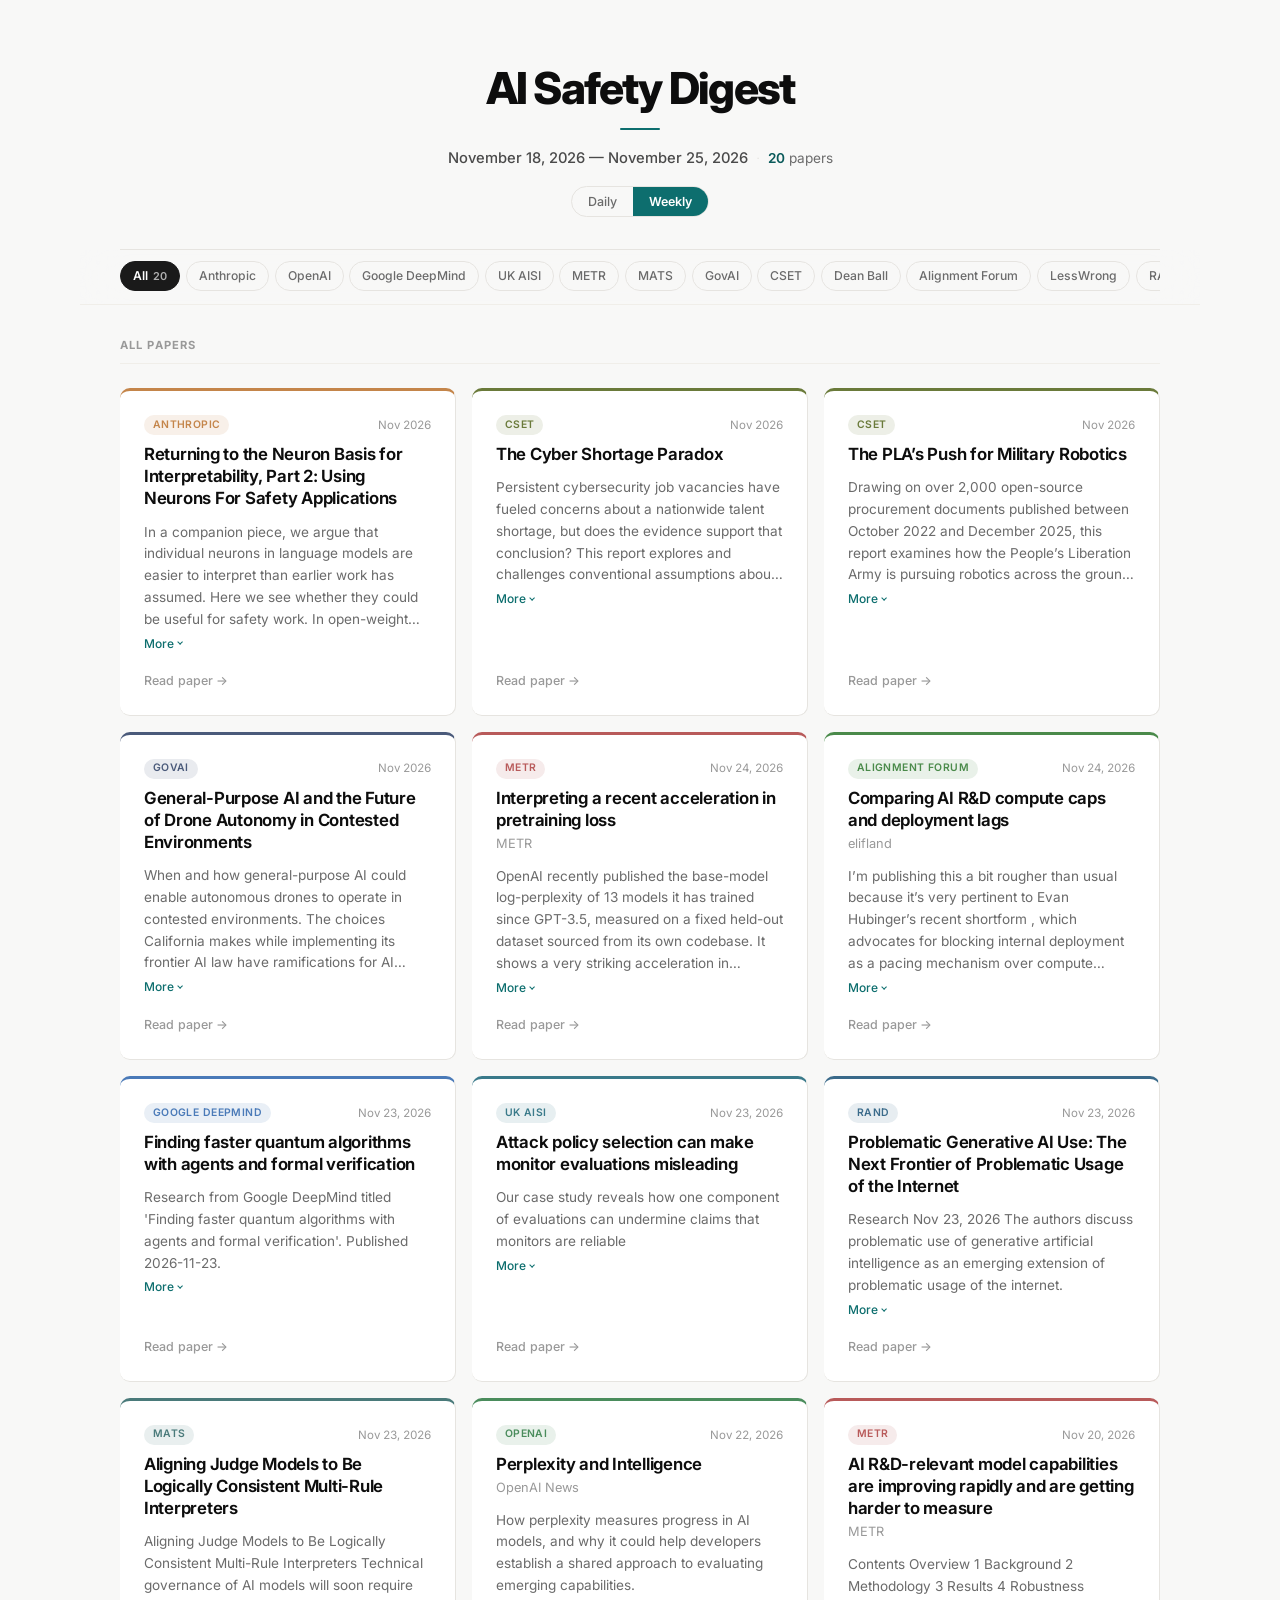
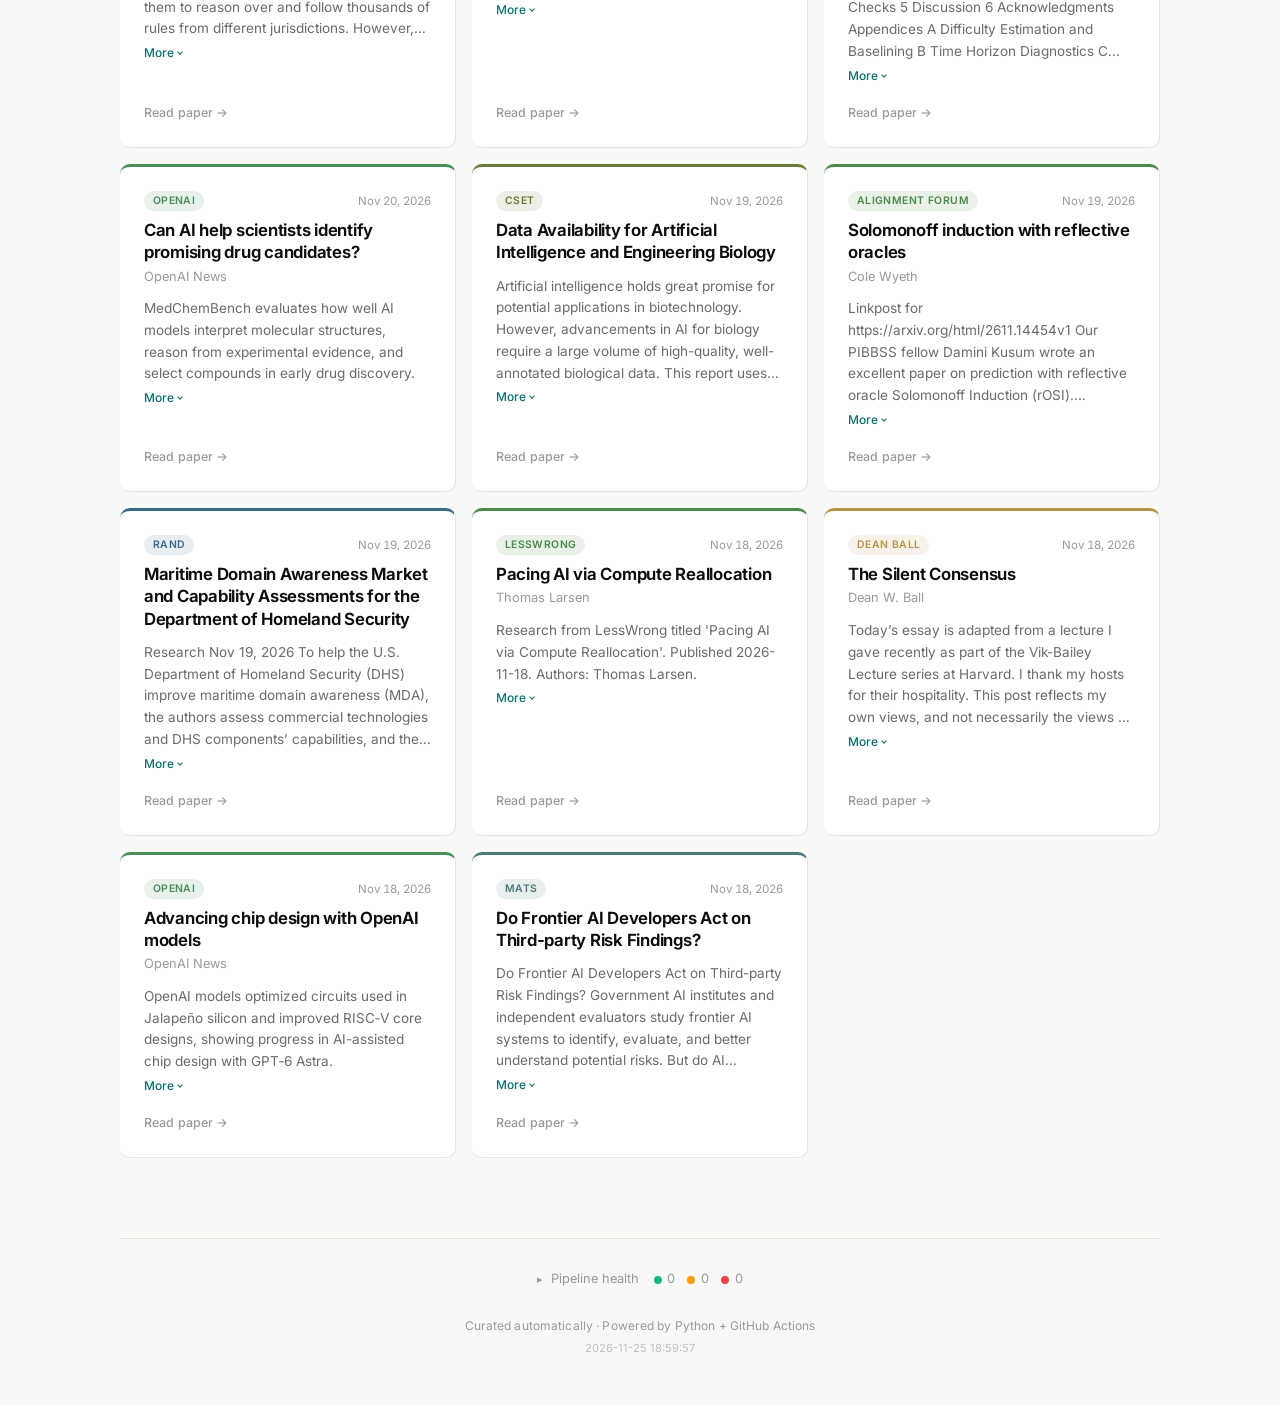
==== commit e1c360d5: "Digest update: 2026-11-25" ====
--- a/site/index.html
+++ b/site/index.html
@@ -3,8 +3,8 @@
 <head>
   <meta charset="UTF-8">
   <meta name="viewport" content="width=device-width, initial-scale=1.0">
-  <title>AI Safety Digest — November 17, 2026 to November 24, 2026</title>
-  <meta name="description" content="A curated digest of 17 AI safety research papers from leading organizations and researchers. November 17, 2026 through November 24, 2026.">
+  <title>AI Safety Digest — November 18, 2026 to November 25, 2026</title>
+  <meta name="description" content="A curated digest of 20 AI safety research papers from leading organizations and researchers. November 18, 2026 through November 25, 2026.">
   <link rel="preconnect" href="https://fonts.googleapis.com">
   <link rel="preconnect" href="https://fonts.gstatic.com" crossorigin>
   <link href="https://fonts.googleapis.com/css2?family=Inter:wght@400;500;600;700;800&display=swap" rel="stylesheet">
@@ -1053,8 +1053,8 @@
       <h1 class="site-title" id="digest-title">AI Safety Digest</h1>
       <hr class="header-rule">
       <div class="header-meta">
-        <span class="header-daterange" id="date-range">November 17, 2026 &mdash; November 24, 2026</span>        <span class="header-separator">&middot;</span>
-        <span class="header-count" id="paper-count"><strong>17</strong> papers</span>      </div>
+        <span class="header-daterange" id="date-range">November 18, 2026 &mdash; November 25, 2026</span>        <span class="header-separator">&middot;</span>
+        <span class="header-count" id="paper-count"><strong>20</strong> papers</span>      </div>
       <div class="digest-toggle" role="group" aria-label="Digest time range">
         <button class="toggle-btn" data-mode="daily">Daily</button>
         <button class="toggle-btn active" data-mode="weekly">Weekly</button>
@@ -1066,7 +1066,7 @@
   <nav class="filter-bar" aria-label="Filter papers by organization">
     <div class="filter-bar-inner">
       <div class="filter-scroll">
-        <button class="filter-pill active" data-filter="all">All <span class="pill-count">17</span></button>        <button class="filter-pill" data-filter="Anthropic">Anthropic</button>        <button class="filter-pill" data-filter="OpenAI">OpenAI</button>        <button class="filter-pill" data-filter="Google DeepMind">Google DeepMind</button>        <button class="filter-pill" data-filter="UK AISI">UK AISI</button>        <button class="filter-pill" data-filter="METR">METR</button>        <button class="filter-pill" data-filter="Redwood Research">Redwood Research</button>        <button class="filter-pill" data-filter="GovAI">GovAI</button>        <button class="filter-pill" data-filter="CSET">CSET</button>        <button class="filter-pill" data-filter="Dean Ball">Dean Ball</button>        <button class="filter-pill" data-filter="Alignment Forum">Alignment Forum</button>        <button class="filter-pill" data-filter="LessWrong">LessWrong</button>        <button class="filter-pill" data-filter="RAND">RAND</button>      </div>
+        <button class="filter-pill active" data-filter="all">All <span class="pill-count">20</span></button>        <button class="filter-pill" data-filter="Anthropic">Anthropic</button>        <button class="filter-pill" data-filter="OpenAI">OpenAI</button>        <button class="filter-pill" data-filter="Google DeepMind">Google DeepMind</button>        <button class="filter-pill" data-filter="UK AISI">UK AISI</button>        <button class="filter-pill" data-filter="METR">METR</button>        <button class="filter-pill" data-filter="MATS">MATS</button>        <button class="filter-pill" data-filter="GovAI">GovAI</button>        <button class="filter-pill" data-filter="CSET">CSET</button>        <button class="filter-pill" data-filter="Dean Ball">Dean Ball</button>        <button class="filter-pill" data-filter="Alignment Forum">Alignment Forum</button>        <button class="filter-pill" data-filter="LessWrong">LessWrong</button>        <button class="filter-pill" data-filter="RAND">RAND</button>      </div>
     </div>
   </nav>
 
@@ -1074,7 +1074,87 @@
   <!-- Papers Grid -->
   <main class="papers-section">
     <h2 class="section-label">All Papers</h2>
-    <div class="papers-grid">      <article class="paper-card grid-card" data-org="Alignment Forum" data-date="2026-11-24">
+    <div class="papers-grid">      <article class="paper-card grid-card" data-org="Anthropic" data-date="2026-11-25">
+    <div class="paper-meta">
+      <span class="org-tag" data-org="Anthropic">Anthropic</span>
+      <span class="paper-date">Nov 2026</span>
+    </div>
+    <h3 class="paper-title">
+      <a href="https://alignment.anthropic.com/2026/neuron-basis-applications/" target="_blank" rel="noopener noreferrer">Returning to the Neuron Basis for Interpretability, Part 2: Using Neurons For Safety Applications</a>
+    </h3>    <div class="paper-abstract">
+      <details class="abstract-expand">
+        <summary class="abstract-toggle">
+          <span class="abstract-preview">In a companion piece, we argue that individual neurons in language models are easier to interpret than earlier work has assumed. Here we see whether they could be useful for safety work. In open-weight models, we select neurons by what makes them fire and what they contribute to a model’s output. These neurons generally detect harmful text better than keyword or similarity search, though usually less well than classifiers trained on labeled examples, and they steer a model’s behavior about as well as trained methods. They also help an auditor find hidden behaviors in finetuned models. Finally, we find that most of the “unlearning” methods we tested appear to hide hazardous knowledge rather than remove it, and neurons help show how.</span>
+          <span class="toggle-label">More</span>
+        </summary>
+        <div class="abstract-full">In a companion piece, we argue that individual neurons in language models are easier to interpret than earlier work has assumed. Here we see whether they could be useful for safety work. In open-weight models, we select neurons by what makes them fire and what they contribute to a model’s output. These neurons generally detect harmful text better than keyword or similarity search, though usually less well than classifiers trained on labeled examples, and they steer a model’s behavior about as well as trained methods. They also help an auditor find hidden behaviors in finetuned models. Finally, we find that most of the “unlearning” methods we tested appear to hide hazardous knowledge rather than remove it, and neurons help show how.</div>
+      </details>
+    </div>    <a href="https://alignment.anthropic.com/2026/neuron-basis-applications/" class="read-link" target="_blank" rel="noopener noreferrer">Read paper &rarr;</a>
+  </article>      <article class="paper-card grid-card" data-org="CSET" data-date="2026-11-25">
+    <div class="paper-meta">
+      <span class="org-tag" data-org="CSET">CSET</span>
+      <span class="paper-date">Nov 2026</span>
+    </div>
+    <h3 class="paper-title">
+      <a href="https://cset.georgetown.edu/publication/the-cyber-shortage-paradox/" target="_blank" rel="noopener noreferrer">The Cyber Shortage Paradox</a>
+    </h3>    <div class="paper-abstract">
+      <details class="abstract-expand">
+        <summary class="abstract-toggle">
+          <span class="abstract-preview">Persistent cybersecurity job vacancies have fueled concerns about a nationwide talent shortage, but does the evidence support that conclusion? This report explores and challenges conventional assumptions about cybersecurity workforce scarcity, finding that while hiring demand remains elevated, wages and worker mobility do not exhibit the patterns expected of a widespread labor shortage. Instead, hiring challenges are concentrated within specific occupations, industries, and geographic regions, suggesting that structural mismatches—not simply an insufficient supply of workers—may be driving persistent vacancies.</span>
+          <span class="toggle-label">More</span>
+        </summary>
+        <div class="abstract-full">Persistent cybersecurity job vacancies have fueled concerns about a nationwide talent shortage, but does the evidence support that conclusion? This report explores and challenges conventional assumptions about cybersecurity workforce scarcity, finding that while hiring demand remains elevated, wages and worker mobility do not exhibit the patterns expected of a widespread labor shortage. Instead, hiring challenges are concentrated within specific occupations, industries, and geographic regions, suggesting that structural mismatches—not simply an insufficient supply of workers—may be driving persistent vacancies.</div>
+      </details>
+    </div>    <a href="https://cset.georgetown.edu/publication/the-cyber-shortage-paradox/" class="read-link" target="_blank" rel="noopener noreferrer">Read paper &rarr;</a>
+  </article>      <article class="paper-card grid-card" data-org="CSET" data-date="2026-11-25">
+    <div class="paper-meta">
+      <span class="org-tag" data-org="CSET">CSET</span>
+      <span class="paper-date">Nov 2026</span>
+    </div>
+    <h3 class="paper-title">
+      <a href="https://cset.georgetown.edu/publication/the-plas-push-for-military-robotics/" target="_blank" rel="noopener noreferrer">The PLA’s Push for Military Robotics</a>
+    </h3>    <div class="paper-abstract">
+      <details class="abstract-expand">
+        <summary class="abstract-toggle">
+          <span class="abstract-preview">Drawing on over 2,000 open-source procurement documents published between October 2022 and December 2025, this report examines how the People’s Liberation Army is pursuing robotics across the ground, maritime, and space domains. These include quadruped renaissance robots and ordnance disposal systems, as well as undersea platforms and satellite manipulation devices. The data reveals a military experimenting with still maturing, mostly human-controlled systems. Sensors, navigation, and software will likely matter as much as hardware for Beijing’s military robotics ambitions.</span>
+          <span class="toggle-label">More</span>
+        </summary>
+        <div class="abstract-full">Drawing on over 2,000 open-source procurement documents published between October 2022 and December 2025, this report examines how the People’s Liberation Army is pursuing robotics across the ground, maritime, and space domains. These include quadruped renaissance robots and ordnance disposal systems, as well as undersea platforms and satellite manipulation devices. The data reveals a military experimenting with still maturing, mostly human-controlled systems. Sensors, navigation, and software will likely matter as much as hardware for Beijing’s military robotics ambitions.</div>
+      </details>
+    </div>    <a href="https://cset.georgetown.edu/publication/the-plas-push-for-military-robotics/" class="read-link" target="_blank" rel="noopener noreferrer">Read paper &rarr;</a>
+  </article>      <article class="paper-card grid-card" data-org="GovAI" data-date="2026-11-25">
+    <div class="paper-meta">
+      <span class="org-tag" data-org="GovAI">GovAI</span>
+      <span class="paper-date">Nov 2026</span>
+    </div>
+    <h3 class="paper-title">
+      <a href="https://www.governance.ai/research-paper/general-purpose-ai-and-the-future-of-drone-autonomy-in-contested-environments" target="_blank" rel="noopener noreferrer">General-Purpose AI and the Future of Drone Autonomy in Contested Environments</a>
+    </h3>    <div class="paper-abstract">
+      <details class="abstract-expand">
+        <summary class="abstract-toggle">
+          <span class="abstract-preview">When and how general-purpose AI could enable autonomous drones to operate in contested environments. The choices California makes while implementing its frontier AI law have ramifications for AI governance in the United States and around the world. A software-driven intelligence explosion is plausible but uncertain. Recommendations to strengthen how developers of advanced AI models assess, mitigate, and report biological risks under the EU AI Act. An intelligence explosion would compress years of progress into months and create urgent challenges for oversight, control, and governance. Embedded assessments can enable deeper and more flexible assessments of risks that depend on internal systems and practices. How to ensure AI safety incidents are identified, investigated, and used to improve safety across the industry. Developers rely on model-level, deployment-level, and governance-level interventions to address extreme misuse risks. Policymakers should complement biosecurity measures with stronger biosafety systems.</span>
+          <span class="toggle-label">More</span>
+        </summary>
+        <div class="abstract-full">When and how general-purpose AI could enable autonomous drones to operate in contested environments. The choices California makes while implementing its frontier AI law have ramifications for AI governance in the United States and around the world. A software-driven intelligence explosion is plausible but uncertain. Recommendations to strengthen how developers of advanced AI models assess, mitigate, and report biological risks under the EU AI Act. An intelligence explosion would compress years of progress into months and create urgent challenges for oversight, control, and governance. Embedded assessments can enable deeper and more flexible assessments of risks that depend on internal systems and practices. How to ensure AI safety incidents are identified, investigated, and used to improve safety across the industry. Developers rely on model-level, deployment-level, and governance-level interventions to address extreme misuse risks. Policymakers should complement biosecurity measures with stronger biosafety systems.</div>
+      </details>
+    </div>    <a href="https://www.governance.ai/research-paper/general-purpose-ai-and-the-future-of-drone-autonomy-in-contested-environments" class="read-link" target="_blank" rel="noopener noreferrer">Read paper &rarr;</a>
+  </article>      <article class="paper-card grid-card" data-org="METR" data-date="2026-11-24">
+    <div class="paper-meta">
+      <span class="org-tag" data-org="METR">METR</span>
+      <span class="paper-date">Nov 24, 2026</span>
+    </div>
+    <h3 class="paper-title">
+      <a href="https://metr.org/blog/2026-11-24-interpreting-a-recent-acceleration-in-pretraining-loss/" target="_blank" rel="noopener noreferrer">Interpreting a recent acceleration in pretraining loss</a>
+    </h3>    <p class="paper-authors">METR</p>    <div class="paper-abstract">
+      <details class="abstract-expand">
+        <summary class="abstract-toggle">
+          <span class="abstract-preview">OpenAI recently published the base-model log-perplexity of 13 models it has trained since GPT-3.5, measured on a fixed held-out dataset sourced from its own codebase. It shows a very striking acceleration in pretraining loss: since early 2026, it has been falling about seven times faster than it was from 2022 through 2025. If the current pace holds, OpenAI would cover the drop in log-perplexity from GPT-3.5 to GPT-4.1, which took three years, in about six and a half months. This acceleration is even more striking because progress in loss should get harder over time: text is never perfectly predictable, so the loss can’t fall below some floor, and gains typically become smaller as models approach it.</span>
+          <span class="toggle-label">More</span>
+        </summary>
+        <div class="abstract-full">OpenAI recently published the base-model log-perplexity of 13 models it has trained since GPT-3.5, measured on a fixed held-out dataset sourced from its own codebase. It shows a very striking acceleration in pretraining loss: since early 2026, it has been falling about seven times faster than it was from 2022 through 2025. If the current pace holds, OpenAI would cover the drop in log-perplexity from GPT-3.5 to GPT-4.1, which took three years, in about six and a half months. This acceleration is even more striking because progress in loss should get harder over time: text is never perfectly predictable, so the loss can’t fall below some floor, and gains typically become smaller as models approach it.</div>
+      </details>
+    </div>    <a href="https://metr.org/blog/2026-11-24-interpreting-a-recent-acceleration-in-pretraining-loss/" class="read-link" target="_blank" rel="noopener noreferrer">Read paper &rarr;</a>
+  </article>      <article class="paper-card grid-card" data-org="Alignment Forum" data-date="2026-11-24">
     <div class="paper-meta">
       <span class="org-tag" data-org="Alignment Forum">Alignment Forum</span>
       <span class="paper-date">Nov 24, 2026</span>
@@ -1090,38 +1170,6 @@
         <div class="abstract-full">I’m publishing this a bit rougher than usual because it’s very pertinent to Evan Hubinger’s recent shortform , which advocates for blocking internal deployment as a pacing mechanism over compute reallocation (he mostly discusses it in the context of a risk-assessment-based regime, while this post discusses the policies standalone). (see my response to Evan which also summarizes this post.) I compare 2 classes of policies: AI R&amp;amp;D compute cap : A cap on the percentage of compute used for capabilities R&amp;amp;D, as proposed at pacing-ai.com . Deployment lags/freezes: An X-month lag means that you have to use models X months old for AI R&amp;amp;D (or, AIs at most as capable as the AIs you trained X months ago). [1] A freeze means you pick a capability level above which you can’t use models to do AI R&amp;amp;D. I sometimes separate out internal-only lags/freezes from internal+external (“uniform”) ones.</div>
       </details>
     </div>    <a href="https://www.alignmentforum.org/posts/e758PJCpwAwyodvEj/comparing-ai-r-and-d-compute-caps-and-deployment-lags" class="read-link" target="_blank" rel="noopener noreferrer">Read paper &rarr;</a>
-  </article>      <article class="paper-card grid-card" data-org="Anthropic" data-date="2026-11-24">
-    <div class="paper-meta">
-      <span class="org-tag" data-org="Anthropic">Anthropic</span>
-      <span class="paper-date">Nov 2026</span>
-    </div>
-    <h3 class="paper-title">
-      <a href="https://alignment.anthropic.com/2026/neuron-basis-applications/" target="_blank" rel="noopener noreferrer">Returning to the Neuron Basis for Interpretability, Part 2: Using Neurons For Safety Applications</a>
-    </h3>    <div class="paper-abstract">
-      <details class="abstract-expand">
-        <summary class="abstract-toggle">
-          <span class="abstract-preview">In a companion piece, we argue that individual neurons in language models are easier to interpret than earlier work has assumed. Here we see whether they could be useful for safety work. In open-weight models, we select neurons by what makes them fire and what they contribute to a model’s output. These neurons generally detect harmful text better than keyword or similarity search, though usually less well than classifiers trained on labeled examples, and they steer a model’s behavior about as well as trained methods. They also help an auditor find hidden behaviors in finetuned models. Finally, we find that most of the “unlearning” methods we tested appear to hide hazardous knowledge rather than remove it, and neurons help show how.</span>
-          <span class="toggle-label">More</span>
-        </summary>
-        <div class="abstract-full">In a companion piece, we argue that individual neurons in language models are easier to interpret than earlier work has assumed. Here we see whether they could be useful for safety work. In open-weight models, we select neurons by what makes them fire and what they contribute to a model’s output. These neurons generally detect harmful text better than keyword or similarity search, though usually less well than classifiers trained on labeled examples, and they steer a model’s behavior about as well as trained methods. They also help an auditor find hidden behaviors in finetuned models. Finally, we find that most of the “unlearning” methods we tested appear to hide hazardous knowledge rather than remove it, and neurons help show how.</div>
-      </details>
-    </div>    <a href="https://alignment.anthropic.com/2026/neuron-basis-applications/" class="read-link" target="_blank" rel="noopener noreferrer">Read paper &rarr;</a>
-  </article>      <article class="paper-card grid-card" data-org="GovAI" data-date="2026-11-24">
-    <div class="paper-meta">
-      <span class="org-tag" data-org="GovAI">GovAI</span>
-      <span class="paper-date">Nov 2026</span>
-    </div>
-    <h3 class="paper-title">
-      <a href="https://www.governance.ai/research-paper/general-purpose-ai-and-the-future-of-drone-autonomy-in-contested-environments" target="_blank" rel="noopener noreferrer">General-Purpose AI and the Future of Drone Autonomy in Contested Environments</a>
-    </h3>    <div class="paper-abstract">
-      <details class="abstract-expand">
-        <summary class="abstract-toggle">
-          <span class="abstract-preview">When and how general-purpose AI could enable autonomous drones to operate in contested environments. The choices California makes while implementing its frontier AI law have ramifications for AI governance in the United States and around the world. A software-driven intelligence explosion is plausible but uncertain. Recommendations to strengthen how developers of advanced AI models assess, mitigate, and report biological risks under the EU AI Act. An intelligence explosion would compress years of progress into months and create urgent challenges for oversight, control, and governance. Embedded assessments can enable deeper and more flexible assessments of risks that depend on internal systems and practices. How to ensure AI safety incidents are identified, investigated, and used to improve safety across the industry. Developers rely on model-level, deployment-level, and governance-level interventions to address extreme misuse risks. Policymakers should complement biosecurity measures with stronger biosafety systems.</span>
-          <span class="toggle-label">More</span>
-        </summary>
-        <div class="abstract-full">When and how general-purpose AI could enable autonomous drones to operate in contested environments. The choices California makes while implementing its frontier AI law have ramifications for AI governance in the United States and around the world. A software-driven intelligence explosion is plausible but uncertain. Recommendations to strengthen how developers of advanced AI models assess, mitigate, and report biological risks under the EU AI Act. An intelligence explosion would compress years of progress into months and create urgent challenges for oversight, control, and governance. Embedded assessments can enable deeper and more flexible assessments of risks that depend on internal systems and practices. How to ensure AI safety incidents are identified, investigated, and used to improve safety across the industry. Developers rely on model-level, deployment-level, and governance-level interventions to address extreme misuse risks. Policymakers should complement biosecurity measures with stronger biosafety systems.</div>
-      </details>
-    </div>    <a href="https://www.governance.ai/research-paper/general-purpose-ai-and-the-future-of-drone-autonomy-in-contested-environments" class="read-link" target="_blank" rel="noopener noreferrer">Read paper &rarr;</a>
   </article>      <article class="paper-card grid-card" data-org="Google DeepMind" data-date="2026-11-23">
     <div class="paper-meta">
       <span class="org-tag" data-org="Google DeepMind">Google DeepMind</span>
@@ -1170,6 +1218,22 @@
         <div class="abstract-full">Research Nov 23, 2026 The authors discuss problematic use of generative artificial intelligence as an emerging extension of problematic usage of the internet.</div>
       </details>
     </div>    <a href="https://www.rand.org/pubs/external_publications/EP71517.html" class="read-link" target="_blank" rel="noopener noreferrer">Read paper &rarr;</a>
+  </article>      <article class="paper-card grid-card" data-org="MATS" data-date="2026-11-23">
+    <div class="paper-meta">
+      <span class="org-tag" data-org="MATS">MATS</span>
+      <span class="paper-date">Nov 23, 2026</span>
+    </div>
+    <h3 class="paper-title">
+      <a href="https://www.matsprogram.org/research/aligning-judge-models-to-be-logically-consistent-multi-rule-interpreters" target="_blank" rel="noopener noreferrer">Aligning Judge Models to Be Logically Consistent Multi-Rule Interpreters</a>
+    </h3>    <div class="paper-abstract">
+      <details class="abstract-expand">
+        <summary class="abstract-toggle">
+          <span class="abstract-preview">Aligning Judge Models to Be Logically Consistent Multi-Rule Interpreters Technical governance of AI models will soon require them to reason over and follow thousands of rules from different jurisdictions. However, as we show in this work, presenting an entire ruleset to a judge model---rather than asking it to judge one rule at a time---changes the way the model interprets the requirements, making it reach conclusions that conflict with its rule-by-rule judgments. We call this challenge multi-rule inconsistency and find that models are more lenient when judging rules embedded within the full ruleset than when judging rules separately. For example, we find that when a safety-critical rule prohibiting a model from pursuing objectives other than those it was given appears in a larger ruleset, all tested judge models are less likely to deem it violated.</span>
+          <span class="toggle-label">More</span>
+        </summary>
+        <div class="abstract-full">Aligning Judge Models to Be Logically Consistent Multi-Rule Interpreters Technical governance of AI models will soon require them to reason over and follow thousands of rules from different jurisdictions. However, as we show in this work, presenting an entire ruleset to a judge model---rather than asking it to judge one rule at a time---changes the way the model interprets the requirements, making it reach conclusions that conflict with its rule-by-rule judgments. We call this challenge multi-rule inconsistency and find that models are more lenient when judging rules embedded within the full ruleset than when judging rules separately. For example, we find that when a safety-critical rule prohibiting a model from pursuing objectives other than those it was given appears in a larger ruleset, all tested judge models are less likely to deem it violated.</div>
+      </details>
+    </div>    <a href="https://www.matsprogram.org/research/aligning-judge-models-to-be-logically-consistent-multi-rule-interpreters" class="read-link" target="_blank" rel="noopener noreferrer">Read paper &rarr;</a>
   </article>      <article class="paper-card grid-card" data-org="OpenAI" data-date="2026-11-22">
     <div class="paper-meta">
       <span class="org-tag" data-org="OpenAI">OpenAI</span>
@@ -1314,38 +1378,22 @@
         <div class="abstract-full">OpenAI models optimized circuits used in Jalapeño silicon and improved RISC‑V core designs, showing progress in AI-assisted chip design with GPT‑6 Astra.</div>
       </details>
     </div>    <a href="https://openai.com/index/advancing-chip-design-with-our-models" class="read-link" target="_blank" rel="noopener noreferrer">Read paper &rarr;</a>
-  </article>      <article class="paper-card grid-card" data-org="CSET" data-date="2026-11-17">
-    <div class="paper-meta">
-      <span class="org-tag" data-org="CSET">CSET</span>
-      <span class="paper-date">Nov 17, 2026</span>
-    </div>
-    <h3 class="paper-title">
-      <a href="https://cset.georgetown.edu/publication/the-cyber-shortage-paradox/" target="_blank" rel="noopener noreferrer">The Cyber Shortage Paradox</a>
+  </article>      <article class="paper-card grid-card" data-org="MATS" data-date="2026-11-18">
+    <div class="paper-meta">
+      <span class="org-tag" data-org="MATS">MATS</span>
+      <span class="paper-date">Nov 18, 2026</span>
+    </div>
+    <h3 class="paper-title">
+      <a href="https://www.matsprogram.org/research/do-frontier-ai-developers-act-on-third-party-risk-findings" target="_blank" rel="noopener noreferrer">Do Frontier AI Developers Act on Third-party Risk Findings?</a>
     </h3>    <div class="paper-abstract">
       <details class="abstract-expand">
         <summary class="abstract-toggle">
-          <span class="abstract-preview">Persistent cybersecurity job vacancies have fueled concerns about a nationwide talent shortage, but does the evidence support that conclusion? This report explores and challenges conventional assumptions about cybersecurity workforce scarcity, finding that while hiring demand remains elevated, wages and worker mobility do not exhibit the patterns expected of a widespread labor shortage. Instead, hiring challenges are concentrated within specific occupations, industries, and geographic regions, suggesting that structural mismatches—not simply an insufficient supply of workers—may be driving persistent vacancies.</span>
-          <span class="toggle-label">More</span>
-        </summary>
-        <div class="abstract-full">Persistent cybersecurity job vacancies have fueled concerns about a nationwide talent shortage, but does the evidence support that conclusion? This report explores and challenges conventional assumptions about cybersecurity workforce scarcity, finding that while hiring demand remains elevated, wages and worker mobility do not exhibit the patterns expected of a widespread labor shortage. Instead, hiring challenges are concentrated within specific occupations, industries, and geographic regions, suggesting that structural mismatches—not simply an insufficient supply of workers—may be driving persistent vacancies.</div>
-      </details>
-    </div>    <a href="https://cset.georgetown.edu/publication/the-cyber-shortage-paradox/" class="read-link" target="_blank" rel="noopener noreferrer">Read paper &rarr;</a>
-  </article>      <article class="paper-card grid-card" data-org="Redwood Research" data-date="2026-11-17">
-    <div class="paper-meta">
-      <span class="org-tag" data-org="Redwood Research">Redwood Research</span>
-      <span class="paper-date">Nov 17, 2026</span>
-    </div>
-    <h3 class="paper-title">
-      <a href="https://blog.redwoodresearch.org/p/how-should-we-define-capabilities" target="_blank" rel="noopener noreferrer">“How should we define “capabilities activities” for the purpose of pacing?” by Alek Westover, Nathan Sheffield</a>
-    </h3>    <p class="paper-authors">Redwood Research Blog</p>    <div class="paper-abstract">
-      <details class="abstract-expand">
-        <summary class="abstract-toggle">
-          <span class="abstract-preview">We’d like to pace the frontier by restricting the amount of compute AI companies use to improve AI capabilities, perhaps via legislation or voluntary commitments. For this purpose, we’d need a standardized definition of which uses of compute count as “capabilities activities”. This document gives one option for such a definition; a rough breakdown of our classification is as follows: We define and elaborate on each of these categories below. First, though, we discuss the desiderata this definition is meant to satisfy. Thanks to Thomas Larsen, Zach Stein-Perlman, Alex Mallen, Eric Gan, Jeff Wu, Girish Gupta, Adam Kaufman, and others for feedback on drafts of this document.</span>
-          <span class="toggle-label">More</span>
-        </summary>
-        <div class="abstract-full">We’d like to pace the frontier by restricting the amount of compute AI companies use to improve AI capabilities, perhaps via legislation or voluntary commitments. For this purpose, we’d need a standardized definition of which uses of compute count as “capabilities activities”. This document gives one option for such a definition; a rough breakdown of our classification is as follows: We define and elaborate on each of these categories below. First, though, we discuss the desiderata this definition is meant to satisfy. Thanks to Thomas Larsen, Zach Stein-Perlman, Alex Mallen, Eric Gan, Jeff Wu, Girish Gupta, Adam Kaufman, and others for feedback on drafts of this document.</div>
-      </details>
-    </div>    <a href="https://blog.redwoodresearch.org/p/how-should-we-define-capabilities" class="read-link" target="_blank" rel="noopener noreferrer">Read paper &rarr;</a>
+          <span class="abstract-preview">Do Frontier AI Developers Act on Third-party Risk Findings? Government AI institutes and independent evaluators study frontier AI systems to identify, evaluate, and better understand potential risks. But do AI companies act on the risks identified by third parties? Here, we examine publicly documented company and policy responses to third-party evaluation findings of frontier AI systems. We identified 1,120 distinct findings about frontier models across 449 AI evaluation reports published by government institutes, academia, and evaluation organizations between March 2023 and August 2026. Of these, we classified 211 as adverse empirical findings concerning identifiable models or developers which may pose a credible safety hazard according to frontier developers&#39; public safety frameworks.</span>
+          <span class="toggle-label">More</span>
+        </summary>
+        <div class="abstract-full">Do Frontier AI Developers Act on Third-party Risk Findings? Government AI institutes and independent evaluators study frontier AI systems to identify, evaluate, and better understand potential risks. But do AI companies act on the risks identified by third parties? Here, we examine publicly documented company and policy responses to third-party evaluation findings of frontier AI systems. We identified 1,120 distinct findings about frontier models across 449 AI evaluation reports published by government institutes, academia, and evaluation organizations between March 2023 and August 2026. Of these, we classified 211 as adverse empirical findings concerning identifiable models or developers which may pose a credible safety hazard according to frontier developers&#39; public safety frameworks.</div>
+      </details>
+    </div>    <a href="https://www.matsprogram.org/research/do-frontier-ai-developers-act-on-third-party-risk-findings" class="read-link" target="_blank" rel="noopener noreferrer">Read paper &rarr;</a>
   </article>    </div>
   </main>
 
@@ -1366,11 +1414,11 @@
           </li>          <li class="health-row health-row-unknown">
             <span class="health-dot health-dot-unknown" aria-hidden="true"></span>
             <span class="health-name">Alignment Forum</span>
-            <span class="health-meta">last data Nov 24, 2026 &middot; 2 items</span>
+            <span class="health-meta">last data Nov 25, 2026 &middot; 2 items</span>
           </li>          <li class="health-row health-row-unknown">
             <span class="health-dot health-dot-unknown" aria-hidden="true"></span>
             <span class="health-name">Anthropic Alignment Science</span>
-            <span class="health-meta">last data Nov 24, 2026 &middot; 33 items</span>
+            <span class="health-meta">last data Nov 25, 2026 &middot; 33 items</span>
           </li>          <li class="health-row health-row-unknown">
             <span class="health-dot health-dot-unknown" aria-hidden="true"></span>
             <span class="health-name">Anthropic Engineering</span>
@@ -1378,7 +1426,7 @@
           </li>          <li class="health-row health-row-unknown">
             <span class="health-dot health-dot-unknown" aria-hidden="true"></span>
             <span class="health-name">Anthropic Frontier Red Team</span>
-            <span class="health-meta">last data Nov 24, 2026 &middot; 10 items</span>
+            <span class="health-meta">last data Nov 25, 2026 &middot; 10 items</span>
           </li>          <li class="health-row health-row-unknown">
             <span class="health-dot health-dot-unknown" aria-hidden="true"></span>
             <span class="health-name">Anthropic News (research only)</span>
@@ -1390,15 +1438,15 @@
           </li>          <li class="health-row health-row-unknown">
             <span class="health-dot health-dot-unknown" aria-hidden="true"></span>
             <span class="health-name">ARC</span>
-            <span class="health-meta">last data Nov 24, 2026 &middot; 7 items</span>
+            <span class="health-meta">last data Nov 25, 2026 &middot; 7 items</span>
           </li>          <li class="health-row health-row-unknown">
             <span class="health-dot health-dot-unknown" aria-hidden="true"></span>
             <span class="health-name">CAIS</span>
-            <span class="health-meta">last data Nov 24, 2026 &middot; 99 items</span>
+            <span class="health-meta">last data Nov 25, 2026 &middot; 99 items</span>
           </li>          <li class="health-row health-row-unknown">
             <span class="health-dot health-dot-unknown" aria-hidden="true"></span>
             <span class="health-name">CHAI Berkeley</span>
-            <span class="health-meta">last data Nov 24, 2026 &middot; 12 items</span>
+            <span class="health-meta">last data Nov 25, 2026 &middot; 12 items</span>
           </li>          <li class="health-row health-row-unknown">
             <span class="health-dot health-dot-unknown" aria-hidden="true"></span>
             <span class="health-name">CLTR</span>
@@ -1410,7 +1458,7 @@
           </li>          <li class="health-row health-row-unknown">
             <span class="health-dot health-dot-unknown" aria-hidden="true"></span>
             <span class="health-name">CSET Georgetown</span>
-            <span class="health-meta">last data Nov 24, 2026 &middot; 6 items</span>
+            <span class="health-meta">last data Nov 25, 2026 &middot; 6 items</span>
           </li>          <li class="health-row health-row-unknown">
             <span class="health-dot health-dot-unknown" aria-hidden="true"></span>
             <span class="health-name">Dan Hendrycks — ML Safety Newsletter</span>
@@ -1418,7 +1466,7 @@
           </li>          <li class="health-row health-row-unknown">
             <span class="health-dot health-dot-unknown" aria-hidden="true"></span>
             <span class="health-name">Dean Ball — Hyperdimensional</span>
-            <span class="health-meta">last data Nov 24, 2026 &middot; 1 item</span>
+            <span class="health-meta">last data Nov 25, 2026 &middot; 1 item</span>
           </li>          <li class="health-row health-row-unknown">
             <span class="health-dot health-dot-unknown" aria-hidden="true"></span>
             <span class="health-name">Epoch AI</span>
@@ -1442,11 +1490,11 @@
           </li>          <li class="health-row health-row-unknown">
             <span class="health-dot health-dot-unknown" aria-hidden="true"></span>
             <span class="health-name">Google DeepMind Safety</span>
-            <span class="health-meta">last data Nov 24, 2026 &middot; 25 items</span>
+            <span class="health-meta">last data Nov 25, 2026 &middot; 25 items</span>
           </li>          <li class="health-row health-row-unknown">
             <span class="health-dot health-dot-unknown" aria-hidden="true"></span>
             <span class="health-name">GovAI Oxford</span>
-            <span class="health-meta">last data Nov 24, 2026 &middot; 215 items</span>
+            <span class="health-meta">last data Nov 25, 2026 &middot; 215 items</span>
           </li>          <li class="health-row health-row-unknown">
             <span class="health-dot health-dot-unknown" aria-hidden="true"></span>
             <span class="health-name">Helen Toner — Rising Tide</span>
@@ -1462,23 +1510,23 @@
           </li>          <li class="health-row health-row-unknown">
             <span class="health-dot health-dot-unknown" aria-hidden="true"></span>
             <span class="health-name">Lennart Heim</span>
-            <span class="health-meta">last data Nov 24, 2026 &middot; 6 items</span>
+            <span class="health-meta">last data Nov 25, 2026 &middot; 6 items</span>
           </li>          <li class="health-row health-row-unknown">
             <span class="health-dot health-dot-unknown" aria-hidden="true"></span>
             <span class="health-name">LessWrong</span>
-            <span class="health-meta">last data Nov 24, 2026 &middot; 7 items</span>
+            <span class="health-meta">last data Nov 25, 2026 &middot; 8 items</span>
           </li>          <li class="health-row health-row-unknown">
             <span class="health-dot health-dot-unknown" aria-hidden="true"></span>
             <span class="health-name">MATS</span>
-            <span class="health-meta">last data Nov 24, 2026 &middot; 28 items</span>
+            <span class="health-meta">last data Nov 25, 2026 &middot; 28 items</span>
           </li>          <li class="health-row health-row-unknown">
             <span class="health-dot health-dot-unknown" aria-hidden="true"></span>
             <span class="health-name">METR</span>
-            <span class="health-meta">last data Nov 24, 2026 &middot; 1 item</span>
+            <span class="health-meta">last data Nov 25, 2026 &middot; 2 items</span>
           </li>          <li class="health-row health-row-unknown">
             <span class="health-dot health-dot-unknown" aria-hidden="true"></span>
             <span class="health-name">Microsoft Research (AI)</span>
-            <span class="health-meta">last data Nov 24, 2026 &middot; 1 item</span>
+            <span class="health-meta">last data May 11, 2026</span>
           </li>          <li class="health-row health-row-unknown">
             <span class="health-dot health-dot-unknown" aria-hidden="true"></span>
             <span class="health-name">MIRI</span>
@@ -1490,7 +1538,7 @@
           </li>          <li class="health-row health-row-unknown">
             <span class="health-dot health-dot-unknown" aria-hidden="true"></span>
             <span class="health-name">OpenAI Research Publications</span>
-            <span class="health-meta">last data Nov 24, 2026 &middot; 4 items</span>
+            <span class="health-meta">last data Nov 25, 2026 &middot; 4 items</span>
           </li>          <li class="health-row health-row-unknown">
             <span class="health-dot health-dot-unknown" aria-hidden="true"></span>
             <span class="health-name">Paul Christiano</span>
@@ -1502,7 +1550,7 @@
           </li>          <li class="health-row health-row-unknown">
             <span class="health-dot health-dot-unknown" aria-hidden="true"></span>
             <span class="health-name">RAND AI</span>
-            <span class="health-meta">last data Nov 24, 2026 &middot; 13 items</span>
+            <span class="health-meta">last data Nov 25, 2026 &middot; 13 items</span>
           </li>          <li class="health-row health-row-unknown">
             <span class="health-dot health-dot-unknown" aria-hidden="true"></span>
             <span class="health-name">Reddit r/aisafety</span>
@@ -1518,7 +1566,7 @@
           </li>          <li class="health-row health-row-unknown">
             <span class="health-dot health-dot-unknown" aria-hidden="true"></span>
             <span class="health-name">Redwood Research</span>
-            <span class="health-meta">last data Nov 24, 2026 &middot; 1 item</span>
+            <span class="health-meta">last data May 11, 2026</span>
           </li>          <li class="health-row health-row-unknown">
             <span class="health-dot health-dot-unknown" aria-hidden="true"></span>
             <span class="health-name">Seb Krier — Technologik</span>
@@ -1530,7 +1578,7 @@
           </li>          <li class="health-row health-row-unknown">
             <span class="health-dot health-dot-unknown" aria-hidden="true"></span>
             <span class="health-name">UK AISI</span>
-            <span class="health-meta">last data Nov 24, 2026 &middot; 201 items</span>
+            <span class="health-meta">last data Nov 25, 2026 &middot; 201 items</span>
           </li>          <li class="health-row health-row-unknown">
             <span class="health-dot health-dot-unknown" aria-hidden="true"></span>
             <span class="health-name">US AISI (NIST)</span>
@@ -1538,24 +1586,24 @@
           </li>          <li class="health-row health-row-unknown">
             <span class="health-dot health-dot-unknown" aria-hidden="true"></span>
             <span class="health-name">Yoshua Bengio</span>
-            <span class="health-meta">last data Nov 24, 2026 &middot; 16 items</span>
+            <span class="health-meta">last data Nov 25, 2026 &middot; 16 items</span>
           </li>          <li class="health-row health-row-unknown">
             <span class="health-dot health-dot-unknown" aria-hidden="true"></span>
             <span class="health-name">Zvi Mowshowitz</span>
             <span class="health-meta">last data May 11, 2026</span>
           </li>        </ul>
       </details>      <p class="footer-note">Curated automatically &middot; Powered by Python + GitHub Actions</p>
-      <p class="footer-timestamp">2026-11-24 19:59:42</p>
+      <p class="footer-timestamp">2026-11-25 18:59:57</p>
     </div>
   </footer>
 
   <!-- Filter + Digest Mode JS -->
   <script>
     (function () {
-      var FETCH_DATE = '2026-11-24';
-      var WEEK_START = 'November 17, 2026';
-      var WEEK_END = 'November 24, 2026';
-      var TOTAL_COUNT = 17;
+      var FETCH_DATE = '2026-11-25';
+      var WEEK_START = 'November 18, 2026';
+      var WEEK_END = 'November 25, 2026';
+      var TOTAL_COUNT = 20;
 
       var pills = document.querySelectorAll('.filter-pill');
       var cards = document.querySelectorAll('.paper-card');
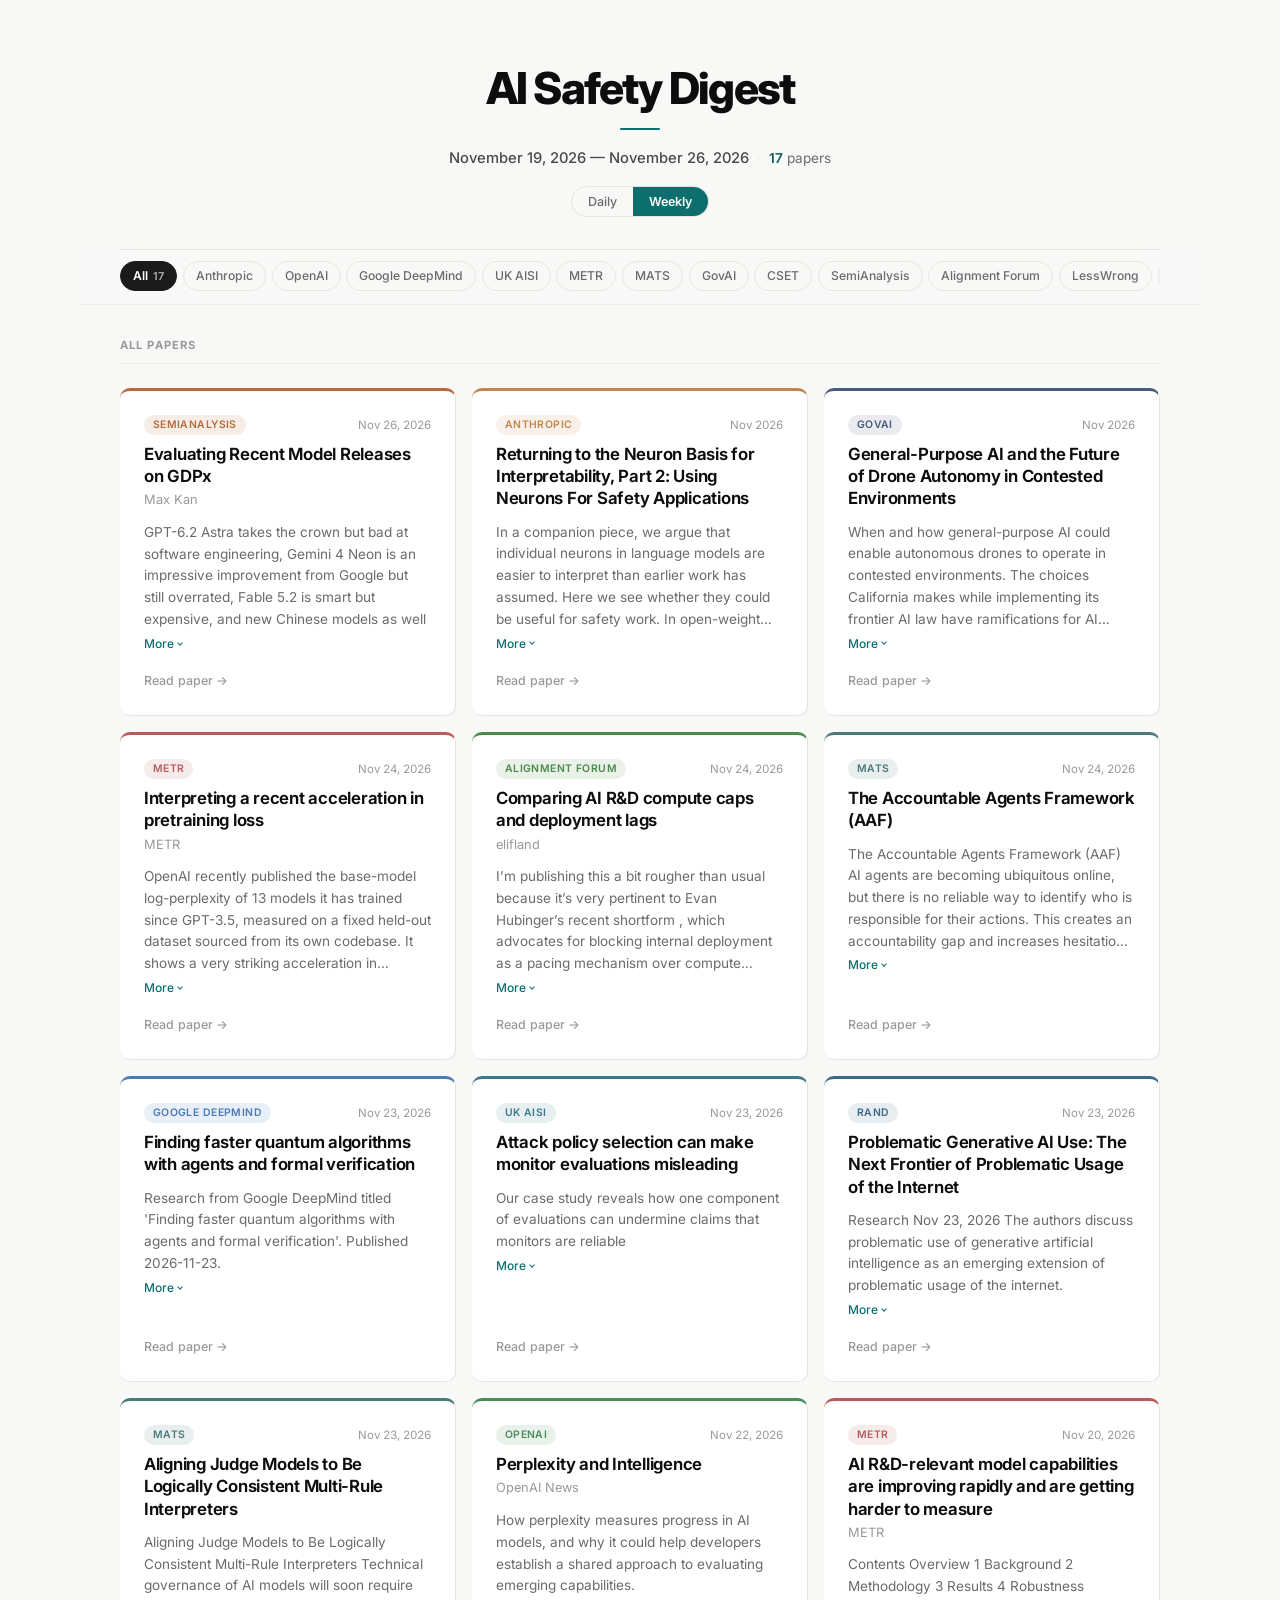
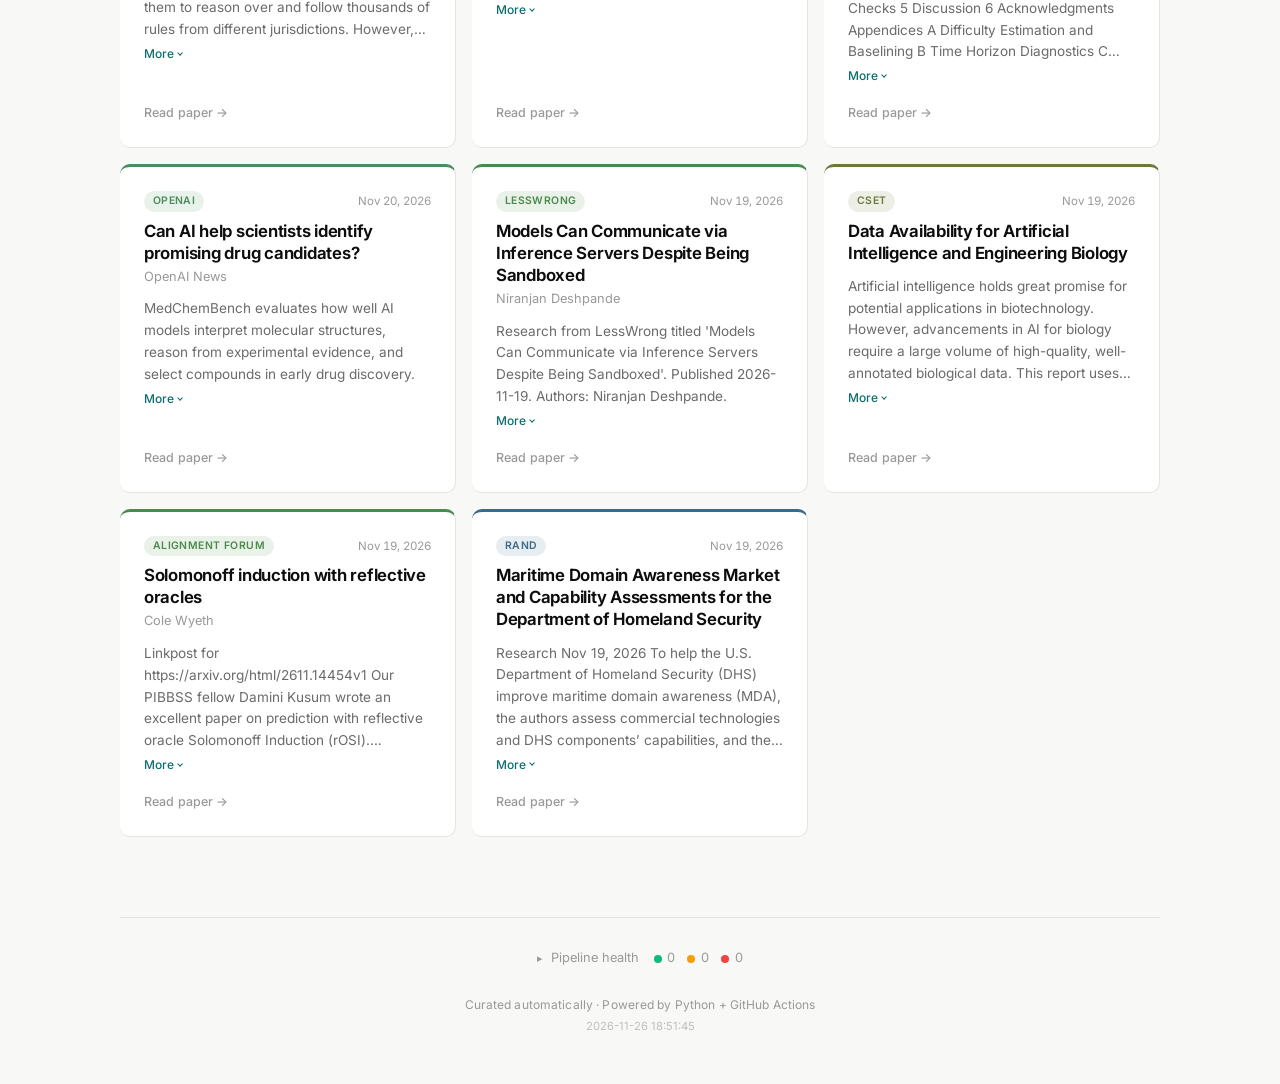
==== commit cb4bbe38: "Digest update: 2026-11-26" ====
--- a/site/index.html
+++ b/site/index.html
@@ -3,8 +3,8 @@
 <head>
   <meta charset="UTF-8">
   <meta name="viewport" content="width=device-width, initial-scale=1.0">
-  <title>AI Safety Digest — November 18, 2026 to November 25, 2026</title>
-  <meta name="description" content="A curated digest of 20 AI safety research papers from leading organizations and researchers. November 18, 2026 through November 25, 2026.">
+  <title>AI Safety Digest — November 19, 2026 to November 26, 2026</title>
+  <meta name="description" content="A curated digest of 17 AI safety research papers from leading organizations and researchers. November 19, 2026 through November 26, 2026.">
   <link rel="preconnect" href="https://fonts.googleapis.com">
   <link rel="preconnect" href="https://fonts.gstatic.com" crossorigin>
   <link href="https://fonts.googleapis.com/css2?family=Inter:wght@400;500;600;700;800&display=swap" rel="stylesheet">
@@ -1053,8 +1053,8 @@
       <h1 class="site-title" id="digest-title">AI Safety Digest</h1>
       <hr class="header-rule">
       <div class="header-meta">
-        <span class="header-daterange" id="date-range">November 18, 2026 &mdash; November 25, 2026</span>        <span class="header-separator">&middot;</span>
-        <span class="header-count" id="paper-count"><strong>20</strong> papers</span>      </div>
+        <span class="header-daterange" id="date-range">November 19, 2026 &mdash; November 26, 2026</span>        <span class="header-separator">&middot;</span>
+        <span class="header-count" id="paper-count"><strong>17</strong> papers</span>      </div>
       <div class="digest-toggle" role="group" aria-label="Digest time range">
         <button class="toggle-btn" data-mode="daily">Daily</button>
         <button class="toggle-btn active" data-mode="weekly">Weekly</button>
@@ -1066,7 +1066,7 @@
   <nav class="filter-bar" aria-label="Filter papers by organization">
     <div class="filter-bar-inner">
       <div class="filter-scroll">
-        <button class="filter-pill active" data-filter="all">All <span class="pill-count">20</span></button>        <button class="filter-pill" data-filter="Anthropic">Anthropic</button>        <button class="filter-pill" data-filter="OpenAI">OpenAI</button>        <button class="filter-pill" data-filter="Google DeepMind">Google DeepMind</button>        <button class="filter-pill" data-filter="UK AISI">UK AISI</button>        <button class="filter-pill" data-filter="METR">METR</button>        <button class="filter-pill" data-filter="MATS">MATS</button>        <button class="filter-pill" data-filter="GovAI">GovAI</button>        <button class="filter-pill" data-filter="CSET">CSET</button>        <button class="filter-pill" data-filter="Dean Ball">Dean Ball</button>        <button class="filter-pill" data-filter="Alignment Forum">Alignment Forum</button>        <button class="filter-pill" data-filter="LessWrong">LessWrong</button>        <button class="filter-pill" data-filter="RAND">RAND</button>      </div>
+        <button class="filter-pill active" data-filter="all">All <span class="pill-count">17</span></button>        <button class="filter-pill" data-filter="Anthropic">Anthropic</button>        <button class="filter-pill" data-filter="OpenAI">OpenAI</button>        <button class="filter-pill" data-filter="Google DeepMind">Google DeepMind</button>        <button class="filter-pill" data-filter="UK AISI">UK AISI</button>        <button class="filter-pill" data-filter="METR">METR</button>        <button class="filter-pill" data-filter="MATS">MATS</button>        <button class="filter-pill" data-filter="GovAI">GovAI</button>        <button class="filter-pill" data-filter="CSET">CSET</button>        <button class="filter-pill" data-filter="SemiAnalysis">SemiAnalysis</button>        <button class="filter-pill" data-filter="Alignment Forum">Alignment Forum</button>        <button class="filter-pill" data-filter="LessWrong">LessWrong</button>        <button class="filter-pill" data-filter="RAND">RAND</button>      </div>
     </div>
   </nav>
 
@@ -1074,7 +1074,23 @@
   <!-- Papers Grid -->
   <main class="papers-section">
     <h2 class="section-label">All Papers</h2>
-    <div class="papers-grid">      <article class="paper-card grid-card" data-org="Anthropic" data-date="2026-11-25">
+    <div class="papers-grid">      <article class="paper-card grid-card" data-org="SemiAnalysis" data-date="2026-11-26">
+    <div class="paper-meta">
+      <span class="org-tag" data-org="SemiAnalysis">SemiAnalysis</span>
+      <span class="paper-date">Nov 26, 2026</span>
+    </div>
+    <h3 class="paper-title">
+      <a href="https://newsletter.semianalysis.com/p/evaluating-recent-model-releases" target="_blank" rel="noopener noreferrer">Evaluating Recent Model Releases on GDPx</a>
+    </h3>    <p class="paper-authors">Max Kan</p>    <div class="paper-abstract">
+      <details class="abstract-expand">
+        <summary class="abstract-toggle">
+          <span class="abstract-preview">GPT-6.2 Astra takes the crown but bad at software engineering, Gemini 4 Neon is an impressive improvement from Google but still overrated, Fable 5.2 is smart but expensive, and new Chinese models as well</span>
+          <span class="toggle-label">More</span>
+        </summary>
+        <div class="abstract-full">GPT-6.2 Astra takes the crown but bad at software engineering, Gemini 4 Neon is an impressive improvement from Google but still overrated, Fable 5.2 is smart but expensive, and new Chinese models as well</div>
+      </details>
+    </div>    <a href="https://newsletter.semianalysis.com/p/evaluating-recent-model-releases" class="read-link" target="_blank" rel="noopener noreferrer">Read paper &rarr;</a>
+  </article>      <article class="paper-card grid-card" data-org="Anthropic" data-date="2026-11-26">
     <div class="paper-meta">
       <span class="org-tag" data-org="Anthropic">Anthropic</span>
       <span class="paper-date">Nov 2026</span>
@@ -1090,39 +1106,7 @@
         <div class="abstract-full">In a companion piece, we argue that individual neurons in language models are easier to interpret than earlier work has assumed. Here we see whether they could be useful for safety work. In open-weight models, we select neurons by what makes them fire and what they contribute to a model’s output. These neurons generally detect harmful text better than keyword or similarity search, though usually less well than classifiers trained on labeled examples, and they steer a model’s behavior about as well as trained methods. They also help an auditor find hidden behaviors in finetuned models. Finally, we find that most of the “unlearning” methods we tested appear to hide hazardous knowledge rather than remove it, and neurons help show how.</div>
       </details>
     </div>    <a href="https://alignment.anthropic.com/2026/neuron-basis-applications/" class="read-link" target="_blank" rel="noopener noreferrer">Read paper &rarr;</a>
-  </article>      <article class="paper-card grid-card" data-org="CSET" data-date="2026-11-25">
-    <div class="paper-meta">
-      <span class="org-tag" data-org="CSET">CSET</span>
-      <span class="paper-date">Nov 2026</span>
-    </div>
-    <h3 class="paper-title">
-      <a href="https://cset.georgetown.edu/publication/the-cyber-shortage-paradox/" target="_blank" rel="noopener noreferrer">The Cyber Shortage Paradox</a>
-    </h3>    <div class="paper-abstract">
-      <details class="abstract-expand">
-        <summary class="abstract-toggle">
-          <span class="abstract-preview">Persistent cybersecurity job vacancies have fueled concerns about a nationwide talent shortage, but does the evidence support that conclusion? This report explores and challenges conventional assumptions about cybersecurity workforce scarcity, finding that while hiring demand remains elevated, wages and worker mobility do not exhibit the patterns expected of a widespread labor shortage. Instead, hiring challenges are concentrated within specific occupations, industries, and geographic regions, suggesting that structural mismatches—not simply an insufficient supply of workers—may be driving persistent vacancies.</span>
-          <span class="toggle-label">More</span>
-        </summary>
-        <div class="abstract-full">Persistent cybersecurity job vacancies have fueled concerns about a nationwide talent shortage, but does the evidence support that conclusion? This report explores and challenges conventional assumptions about cybersecurity workforce scarcity, finding that while hiring demand remains elevated, wages and worker mobility do not exhibit the patterns expected of a widespread labor shortage. Instead, hiring challenges are concentrated within specific occupations, industries, and geographic regions, suggesting that structural mismatches—not simply an insufficient supply of workers—may be driving persistent vacancies.</div>
-      </details>
-    </div>    <a href="https://cset.georgetown.edu/publication/the-cyber-shortage-paradox/" class="read-link" target="_blank" rel="noopener noreferrer">Read paper &rarr;</a>
-  </article>      <article class="paper-card grid-card" data-org="CSET" data-date="2026-11-25">
-    <div class="paper-meta">
-      <span class="org-tag" data-org="CSET">CSET</span>
-      <span class="paper-date">Nov 2026</span>
-    </div>
-    <h3 class="paper-title">
-      <a href="https://cset.georgetown.edu/publication/the-plas-push-for-military-robotics/" target="_blank" rel="noopener noreferrer">The PLA’s Push for Military Robotics</a>
-    </h3>    <div class="paper-abstract">
-      <details class="abstract-expand">
-        <summary class="abstract-toggle">
-          <span class="abstract-preview">Drawing on over 2,000 open-source procurement documents published between October 2022 and December 2025, this report examines how the People’s Liberation Army is pursuing robotics across the ground, maritime, and space domains. These include quadruped renaissance robots and ordnance disposal systems, as well as undersea platforms and satellite manipulation devices. The data reveals a military experimenting with still maturing, mostly human-controlled systems. Sensors, navigation, and software will likely matter as much as hardware for Beijing’s military robotics ambitions.</span>
-          <span class="toggle-label">More</span>
-        </summary>
-        <div class="abstract-full">Drawing on over 2,000 open-source procurement documents published between October 2022 and December 2025, this report examines how the People’s Liberation Army is pursuing robotics across the ground, maritime, and space domains. These include quadruped renaissance robots and ordnance disposal systems, as well as undersea platforms and satellite manipulation devices. The data reveals a military experimenting with still maturing, mostly human-controlled systems. Sensors, navigation, and software will likely matter as much as hardware for Beijing’s military robotics ambitions.</div>
-      </details>
-    </div>    <a href="https://cset.georgetown.edu/publication/the-plas-push-for-military-robotics/" class="read-link" target="_blank" rel="noopener noreferrer">Read paper &rarr;</a>
-  </article>      <article class="paper-card grid-card" data-org="GovAI" data-date="2026-11-25">
+  </article>      <article class="paper-card grid-card" data-org="GovAI" data-date="2026-11-26">
     <div class="paper-meta">
       <span class="org-tag" data-org="GovAI">GovAI</span>
       <span class="paper-date">Nov 2026</span>
@@ -1170,6 +1154,22 @@
         <div class="abstract-full">I’m publishing this a bit rougher than usual because it’s very pertinent to Evan Hubinger’s recent shortform , which advocates for blocking internal deployment as a pacing mechanism over compute reallocation (he mostly discusses it in the context of a risk-assessment-based regime, while this post discusses the policies standalone). (see my response to Evan which also summarizes this post.) I compare 2 classes of policies: AI R&amp;amp;D compute cap : A cap on the percentage of compute used for capabilities R&amp;amp;D, as proposed at pacing-ai.com . Deployment lags/freezes: An X-month lag means that you have to use models X months old for AI R&amp;amp;D (or, AIs at most as capable as the AIs you trained X months ago). [1] A freeze means you pick a capability level above which you can’t use models to do AI R&amp;amp;D. I sometimes separate out internal-only lags/freezes from internal+external (“uniform”) ones.</div>
       </details>
     </div>    <a href="https://www.alignmentforum.org/posts/e758PJCpwAwyodvEj/comparing-ai-r-and-d-compute-caps-and-deployment-lags" class="read-link" target="_blank" rel="noopener noreferrer">Read paper &rarr;</a>
+  </article>      <article class="paper-card grid-card" data-org="MATS" data-date="2026-11-24">
+    <div class="paper-meta">
+      <span class="org-tag" data-org="MATS">MATS</span>
+      <span class="paper-date">Nov 24, 2026</span>
+    </div>
+    <h3 class="paper-title">
+      <a href="https://www.matsprogram.org/research/the-accountable-agents-framework-aaf" target="_blank" rel="noopener noreferrer">The Accountable Agents Framework (AAF)</a>
+    </h3>    <div class="paper-abstract">
+      <details class="abstract-expand">
+        <summary class="abstract-toggle">
+          <span class="abstract-preview">The Accountable Agents Framework (AAF) AI agents are becoming ubiquitous online, but there is no reliable way to identify who is responsible for their actions. This creates an accountability gap and increases hesitation around agent adoption in the economy and society. To help address this challenge, we introduce the Accountable Agents Framework (AAF), a protocol-agnostic framework that uses privacy-preserving IDs to link agents to their principals, such as a legal person. Directories verify principals’ identities and issue IDs, allowing agents to make verifiable claims about themselves as they transact. IDs are pseudonymous, revealing nothing about agents on their own, but if an agent causes harm, directories can deanonymize its principal according to an established process. Services can then more safely engage in transactions with agents that present a verified ID, since harm caused by such agents can be more reliably traced back to their principal.</span>
+          <span class="toggle-label">More</span>
+        </summary>
+        <div class="abstract-full">The Accountable Agents Framework (AAF) AI agents are becoming ubiquitous online, but there is no reliable way to identify who is responsible for their actions. This creates an accountability gap and increases hesitation around agent adoption in the economy and society. To help address this challenge, we introduce the Accountable Agents Framework (AAF), a protocol-agnostic framework that uses privacy-preserving IDs to link agents to their principals, such as a legal person. Directories verify principals’ identities and issue IDs, allowing agents to make verifiable claims about themselves as they transact. IDs are pseudonymous, revealing nothing about agents on their own, but if an agent causes harm, directories can deanonymize its principal according to an established process. Services can then more safely engage in transactions with agents that present a verified ID, since harm caused by such agents can be more reliably traced back to their principal.</div>
+      </details>
+    </div>    <a href="https://www.matsprogram.org/research/the-accountable-agents-framework-aaf" class="read-link" target="_blank" rel="noopener noreferrer">Read paper &rarr;</a>
   </article>      <article class="paper-card grid-card" data-org="Google DeepMind" data-date="2026-11-23">
     <div class="paper-meta">
       <span class="org-tag" data-org="Google DeepMind">Google DeepMind</span>
@@ -1282,6 +1282,22 @@
         <div class="abstract-full">MedChemBench evaluates how well AI models interpret molecular structures, reason from experimental evidence, and select compounds in early drug discovery.</div>
       </details>
     </div>    <a href="https://openai.com/index/introducing-medchembench" class="read-link" target="_blank" rel="noopener noreferrer">Read paper &rarr;</a>
+  </article>      <article class="paper-card grid-card" data-org="LessWrong" data-date="2026-11-19">
+    <div class="paper-meta">
+      <span class="org-tag" data-org="LessWrong">LessWrong</span>
+      <span class="paper-date">Nov 19, 2026</span>
+    </div>
+    <h3 class="paper-title">
+      <a href="https://www.lesswrong.com/posts/7wzWuLP3HhyBLmKfo/models-can-communicate-via-inference-servers-despite-being" target="_blank" rel="noopener noreferrer">Models Can Communicate via Inference Servers Despite Being Sandboxed</a>
+    </h3>    <p class="paper-authors">Niranjan Deshpande</p>    <div class="paper-abstract">
+      <details class="abstract-expand">
+        <summary class="abstract-toggle">
+          <span class="abstract-preview">Research from LessWrong titled &#39;Models Can Communicate via Inference Servers Despite Being Sandboxed&#39;. Published 2026-11-19. Authors: Niranjan Deshpande.</span>
+          <span class="toggle-label">More</span>
+        </summary>
+        <div class="abstract-full">Research from LessWrong titled &#39;Models Can Communicate via Inference Servers Despite Being Sandboxed&#39;. Published 2026-11-19. Authors: Niranjan Deshpande.</div>
+      </details>
+    </div>    <a href="https://www.lesswrong.com/posts/7wzWuLP3HhyBLmKfo/models-can-communicate-via-inference-servers-despite-being" class="read-link" target="_blank" rel="noopener noreferrer">Read paper &rarr;</a>
   </article>      <article class="paper-card grid-card" data-org="CSET" data-date="2026-11-19">
     <div class="paper-meta">
       <span class="org-tag" data-org="CSET">CSET</span>
@@ -1330,70 +1346,6 @@
         <div class="abstract-full">Research Nov 19, 2026 To help the U.S. Department of Homeland Security (DHS) improve maritime domain awareness (MDA), the authors assess commercial technologies and DHS components’ capabilities, and they provide recommendations for optimizing DHS’s MDA capabilities.</div>
       </details>
     </div>    <a href="https://www.rand.org/pubs/research_reports/RRA4854-1.html" class="read-link" target="_blank" rel="noopener noreferrer">Read paper &rarr;</a>
-  </article>      <article class="paper-card grid-card" data-org="LessWrong" data-date="2026-11-18">
-    <div class="paper-meta">
-      <span class="org-tag" data-org="LessWrong">LessWrong</span>
-      <span class="paper-date">Nov 18, 2026</span>
-    </div>
-    <h3 class="paper-title">
-      <a href="https://www.lesswrong.com/posts/dBEDh2WeZfhuiDnJ5/pacing-ai-via-compute-reallocation" target="_blank" rel="noopener noreferrer">Pacing AI via Compute Reallocation</a>
-    </h3>    <p class="paper-authors">Thomas Larsen</p>    <div class="paper-abstract">
-      <details class="abstract-expand">
-        <summary class="abstract-toggle">
-          <span class="abstract-preview">Research from LessWrong titled &#39;Pacing AI via Compute Reallocation&#39;. Published 2026-11-18. Authors: Thomas Larsen.</span>
-          <span class="toggle-label">More</span>
-        </summary>
-        <div class="abstract-full">Research from LessWrong titled &#39;Pacing AI via Compute Reallocation&#39;. Published 2026-11-18. Authors: Thomas Larsen.</div>
-      </details>
-    </div>    <a href="https://www.lesswrong.com/posts/dBEDh2WeZfhuiDnJ5/pacing-ai-via-compute-reallocation" class="read-link" target="_blank" rel="noopener noreferrer">Read paper &rarr;</a>
-  </article>      <article class="paper-card grid-card" data-org="Dean Ball" data-date="2026-11-18">
-    <div class="paper-meta">
-      <span class="org-tag" data-org="Dean Ball">Dean Ball</span>
-      <span class="paper-date">Nov 18, 2026</span>
-    </div>
-    <h3 class="paper-title">
-      <a href="https://www.hyperdimensional.co/p/the-silent-consensus" target="_blank" rel="noopener noreferrer">The Silent Consensus</a>
-    </h3>    <p class="paper-authors">Dean W. Ball</p>    <div class="paper-abstract">
-      <details class="abstract-expand">
-        <summary class="abstract-toggle">
-          <span class="abstract-preview">Today’s essay is adapted from a lecture I gave recently as part of the Vik-Bailey Lecture series at Harvard. I thank my hosts for their hospitality. This post reflects my own views, and not necessarily the views of OpenAI or any of its other employees. Thank you for being here today. As we speak, one of the most significant sets of cybersecurity events in history is happening, a set of critical security vulnerability disclosures that some are calling “Black October.” These vulnerabilities, which were found in some of the core infrastructure of the internet, were found by frontier AI systems, and their disclosure is part of an urgent effort to bolster software security worldwide. This is the urgent matter this month; next month there will be another.</span>
-          <span class="toggle-label">More</span>
-        </summary>
-        <div class="abstract-full">Today’s essay is adapted from a lecture I gave recently as part of the Vik-Bailey Lecture series at Harvard. I thank my hosts for their hospitality. This post reflects my own views, and not necessarily the views of OpenAI or any of its other employees. Thank you for being here today. As we speak, one of the most significant sets of cybersecurity events in history is happening, a set of critical security vulnerability disclosures that some are calling “Black October.” These vulnerabilities, which were found in some of the core infrastructure of the internet, were found by frontier AI systems, and their disclosure is part of an urgent effort to bolster software security worldwide. This is the urgent matter this month; next month there will be another.</div>
-      </details>
-    </div>    <a href="https://www.hyperdimensional.co/p/the-silent-consensus" class="read-link" target="_blank" rel="noopener noreferrer">Read paper &rarr;</a>
-  </article>      <article class="paper-card grid-card" data-org="OpenAI" data-date="2026-11-18">
-    <div class="paper-meta">
-      <span class="org-tag" data-org="OpenAI">OpenAI</span>
-      <span class="paper-date">Nov 18, 2026</span>
-    </div>
-    <h3 class="paper-title">
-      <a href="https://openai.com/index/advancing-chip-design-with-our-models" target="_blank" rel="noopener noreferrer">Advancing chip design with OpenAI models</a>
-    </h3>    <p class="paper-authors">OpenAI News</p>    <div class="paper-abstract">
-      <details class="abstract-expand">
-        <summary class="abstract-toggle">
-          <span class="abstract-preview">OpenAI models optimized circuits used in Jalapeño silicon and improved RISC‑V core designs, showing progress in AI-assisted chip design with GPT‑6 Astra.</span>
-          <span class="toggle-label">More</span>
-        </summary>
-        <div class="abstract-full">OpenAI models optimized circuits used in Jalapeño silicon and improved RISC‑V core designs, showing progress in AI-assisted chip design with GPT‑6 Astra.</div>
-      </details>
-    </div>    <a href="https://openai.com/index/advancing-chip-design-with-our-models" class="read-link" target="_blank" rel="noopener noreferrer">Read paper &rarr;</a>
-  </article>      <article class="paper-card grid-card" data-org="MATS" data-date="2026-11-18">
-    <div class="paper-meta">
-      <span class="org-tag" data-org="MATS">MATS</span>
-      <span class="paper-date">Nov 18, 2026</span>
-    </div>
-    <h3 class="paper-title">
-      <a href="https://www.matsprogram.org/research/do-frontier-ai-developers-act-on-third-party-risk-findings" target="_blank" rel="noopener noreferrer">Do Frontier AI Developers Act on Third-party Risk Findings?</a>
-    </h3>    <div class="paper-abstract">
-      <details class="abstract-expand">
-        <summary class="abstract-toggle">
-          <span class="abstract-preview">Do Frontier AI Developers Act on Third-party Risk Findings? Government AI institutes and independent evaluators study frontier AI systems to identify, evaluate, and better understand potential risks. But do AI companies act on the risks identified by third parties? Here, we examine publicly documented company and policy responses to third-party evaluation findings of frontier AI systems. We identified 1,120 distinct findings about frontier models across 449 AI evaluation reports published by government institutes, academia, and evaluation organizations between March 2023 and August 2026. Of these, we classified 211 as adverse empirical findings concerning identifiable models or developers which may pose a credible safety hazard according to frontier developers&#39; public safety frameworks.</span>
-          <span class="toggle-label">More</span>
-        </summary>
-        <div class="abstract-full">Do Frontier AI Developers Act on Third-party Risk Findings? Government AI institutes and independent evaluators study frontier AI systems to identify, evaluate, and better understand potential risks. But do AI companies act on the risks identified by third parties? Here, we examine publicly documented company and policy responses to third-party evaluation findings of frontier AI systems. We identified 1,120 distinct findings about frontier models across 449 AI evaluation reports published by government institutes, academia, and evaluation organizations between March 2023 and August 2026. Of these, we classified 211 as adverse empirical findings concerning identifiable models or developers which may pose a credible safety hazard according to frontier developers&#39; public safety frameworks.</div>
-      </details>
-    </div>    <a href="https://www.matsprogram.org/research/do-frontier-ai-developers-act-on-third-party-risk-findings" class="read-link" target="_blank" rel="noopener noreferrer">Read paper &rarr;</a>
   </article>    </div>
   </main>
 
@@ -1414,11 +1366,11 @@
           </li>          <li class="health-row health-row-unknown">
             <span class="health-dot health-dot-unknown" aria-hidden="true"></span>
             <span class="health-name">Alignment Forum</span>
-            <span class="health-meta">last data Nov 25, 2026 &middot; 2 items</span>
+            <span class="health-meta">last data Nov 26, 2026 &middot; 2 items</span>
           </li>          <li class="health-row health-row-unknown">
             <span class="health-dot health-dot-unknown" aria-hidden="true"></span>
             <span class="health-name">Anthropic Alignment Science</span>
-            <span class="health-meta">last data Nov 25, 2026 &middot; 33 items</span>
+            <span class="health-meta">last data Nov 26, 2026 &middot; 33 items</span>
           </li>          <li class="health-row health-row-unknown">
             <span class="health-dot health-dot-unknown" aria-hidden="true"></span>
             <span class="health-name">Anthropic Engineering</span>
@@ -1426,7 +1378,7 @@
           </li>          <li class="health-row health-row-unknown">
             <span class="health-dot health-dot-unknown" aria-hidden="true"></span>
             <span class="health-name">Anthropic Frontier Red Team</span>
-            <span class="health-meta">last data Nov 25, 2026 &middot; 10 items</span>
+            <span class="health-meta">last data Nov 26, 2026 &middot; 10 items</span>
           </li>          <li class="health-row health-row-unknown">
             <span class="health-dot health-dot-unknown" aria-hidden="true"></span>
             <span class="health-name">Anthropic News (research only)</span>
@@ -1438,15 +1390,15 @@
           </li>          <li class="health-row health-row-unknown">
             <span class="health-dot health-dot-unknown" aria-hidden="true"></span>
             <span class="health-name">ARC</span>
-            <span class="health-meta">last data Nov 25, 2026 &middot; 7 items</span>
+            <span class="health-meta">last data Nov 26, 2026 &middot; 7 items</span>
           </li>          <li class="health-row health-row-unknown">
             <span class="health-dot health-dot-unknown" aria-hidden="true"></span>
             <span class="health-name">CAIS</span>
-            <span class="health-meta">last data Nov 25, 2026 &middot; 99 items</span>
+            <span class="health-meta">last data Nov 26, 2026 &middot; 99 items</span>
           </li>          <li class="health-row health-row-unknown">
             <span class="health-dot health-dot-unknown" aria-hidden="true"></span>
             <span class="health-name">CHAI Berkeley</span>
-            <span class="health-meta">last data Nov 25, 2026 &middot; 12 items</span>
+            <span class="health-meta">last data Nov 26, 2026 &middot; 12 items</span>
           </li>          <li class="health-row health-row-unknown">
             <span class="health-dot health-dot-unknown" aria-hidden="true"></span>
             <span class="health-name">CLTR</span>
@@ -1458,7 +1410,7 @@
           </li>          <li class="health-row health-row-unknown">
             <span class="health-dot health-dot-unknown" aria-hidden="true"></span>
             <span class="health-name">CSET Georgetown</span>
-            <span class="health-meta">last data Nov 25, 2026 &middot; 6 items</span>
+            <span class="health-meta">last data Nov 26, 2026 &middot; 6 items</span>
           </li>          <li class="health-row health-row-unknown">
             <span class="health-dot health-dot-unknown" aria-hidden="true"></span>
             <span class="health-name">Dan Hendrycks — ML Safety Newsletter</span>
@@ -1466,7 +1418,7 @@
           </li>          <li class="health-row health-row-unknown">
             <span class="health-dot health-dot-unknown" aria-hidden="true"></span>
             <span class="health-name">Dean Ball — Hyperdimensional</span>
-            <span class="health-meta">last data Nov 25, 2026 &middot; 1 item</span>
+            <span class="health-meta">last data May 11, 2026</span>
           </li>          <li class="health-row health-row-unknown">
             <span class="health-dot health-dot-unknown" aria-hidden="true"></span>
             <span class="health-name">Epoch AI</span>
@@ -1490,11 +1442,11 @@
           </li>          <li class="health-row health-row-unknown">
             <span class="health-dot health-dot-unknown" aria-hidden="true"></span>
             <span class="health-name">Google DeepMind Safety</span>
-            <span class="health-meta">last data Nov 25, 2026 &middot; 25 items</span>
+            <span class="health-meta">last data Nov 26, 2026 &middot; 25 items</span>
           </li>          <li class="health-row health-row-unknown">
             <span class="health-dot health-dot-unknown" aria-hidden="true"></span>
             <span class="health-name">GovAI Oxford</span>
-            <span class="health-meta">last data Nov 25, 2026 &middot; 215 items</span>
+            <span class="health-meta">last data Nov 26, 2026 &middot; 215 items</span>
           </li>          <li class="health-row health-row-unknown">
             <span class="health-dot health-dot-unknown" aria-hidden="true"></span>
             <span class="health-name">Helen Toner — Rising Tide</span>
@@ -1510,19 +1462,19 @@
           </li>          <li class="health-row health-row-unknown">
             <span class="health-dot health-dot-unknown" aria-hidden="true"></span>
             <span class="health-name">Lennart Heim</span>
-            <span class="health-meta">last data Nov 25, 2026 &middot; 6 items</span>
+            <span class="health-meta">last data Nov 26, 2026 &middot; 6 items</span>
           </li>          <li class="health-row health-row-unknown">
             <span class="health-dot health-dot-unknown" aria-hidden="true"></span>
             <span class="health-name">LessWrong</span>
-            <span class="health-meta">last data Nov 25, 2026 &middot; 8 items</span>
+            <span class="health-meta">last data Nov 26, 2026 &middot; 9 items</span>
           </li>          <li class="health-row health-row-unknown">
             <span class="health-dot health-dot-unknown" aria-hidden="true"></span>
             <span class="health-name">MATS</span>
-            <span class="health-meta">last data Nov 25, 2026 &middot; 28 items</span>
+            <span class="health-meta">last data Nov 26, 2026 &middot; 28 items</span>
           </li>          <li class="health-row health-row-unknown">
             <span class="health-dot health-dot-unknown" aria-hidden="true"></span>
             <span class="health-name">METR</span>
-            <span class="health-meta">last data Nov 25, 2026 &middot; 2 items</span>
+            <span class="health-meta">last data Nov 26, 2026 &middot; 2 items</span>
           </li>          <li class="health-row health-row-unknown">
             <span class="health-dot health-dot-unknown" aria-hidden="true"></span>
             <span class="health-name">Microsoft Research (AI)</span>
@@ -1538,7 +1490,7 @@
           </li>          <li class="health-row health-row-unknown">
             <span class="health-dot health-dot-unknown" aria-hidden="true"></span>
             <span class="health-name">OpenAI Research Publications</span>
-            <span class="health-meta">last data Nov 25, 2026 &middot; 4 items</span>
+            <span class="health-meta">last data Nov 26, 2026 &middot; 2 items</span>
           </li>          <li class="health-row health-row-unknown">
             <span class="health-dot health-dot-unknown" aria-hidden="true"></span>
             <span class="health-name">Paul Christiano</span>
@@ -1550,7 +1502,7 @@
           </li>          <li class="health-row health-row-unknown">
             <span class="health-dot health-dot-unknown" aria-hidden="true"></span>
             <span class="health-name">RAND AI</span>
-            <span class="health-meta">last data Nov 25, 2026 &middot; 13 items</span>
+            <span class="health-meta">last data Nov 26, 2026 &middot; 13 items</span>
           </li>          <li class="health-row health-row-unknown">
             <span class="health-dot health-dot-unknown" aria-hidden="true"></span>
             <span class="health-name">Reddit r/aisafety</span>
@@ -1574,11 +1526,11 @@
           </li>          <li class="health-row health-row-unknown">
             <span class="health-dot health-dot-unknown" aria-hidden="true"></span>
             <span class="health-name">SemiAnalysis</span>
-            <span class="health-meta">no successful run in window</span>
+            <span class="health-meta">last data Nov 26, 2026 &middot; 1 item</span>
           </li>          <li class="health-row health-row-unknown">
             <span class="health-dot health-dot-unknown" aria-hidden="true"></span>
             <span class="health-name">UK AISI</span>
-            <span class="health-meta">last data Nov 25, 2026 &middot; 201 items</span>
+            <span class="health-meta">last data Nov 26, 2026 &middot; 201 items</span>
           </li>          <li class="health-row health-row-unknown">
             <span class="health-dot health-dot-unknown" aria-hidden="true"></span>
             <span class="health-name">US AISI (NIST)</span>
@@ -1586,24 +1538,24 @@
           </li>          <li class="health-row health-row-unknown">
             <span class="health-dot health-dot-unknown" aria-hidden="true"></span>
             <span class="health-name">Yoshua Bengio</span>
-            <span class="health-meta">last data Nov 25, 2026 &middot; 16 items</span>
+            <span class="health-meta">last data Nov 26, 2026 &middot; 16 items</span>
           </li>          <li class="health-row health-row-unknown">
             <span class="health-dot health-dot-unknown" aria-hidden="true"></span>
             <span class="health-name">Zvi Mowshowitz</span>
             <span class="health-meta">last data May 11, 2026</span>
           </li>        </ul>
       </details>      <p class="footer-note">Curated automatically &middot; Powered by Python + GitHub Actions</p>
-      <p class="footer-timestamp">2026-11-25 18:59:57</p>
+      <p class="footer-timestamp">2026-11-26 18:51:45</p>
     </div>
   </footer>
 
   <!-- Filter + Digest Mode JS -->
   <script>
     (function () {
-      var FETCH_DATE = '2026-11-25';
-      var WEEK_START = 'November 18, 2026';
-      var WEEK_END = 'November 25, 2026';
-      var TOTAL_COUNT = 20;
+      var FETCH_DATE = '2026-11-26';
+      var WEEK_START = 'November 19, 2026';
+      var WEEK_END = 'November 26, 2026';
+      var TOTAL_COUNT = 17;
 
       var pills = document.querySelectorAll('.filter-pill');
       var cards = document.querySelectorAll('.paper-card');
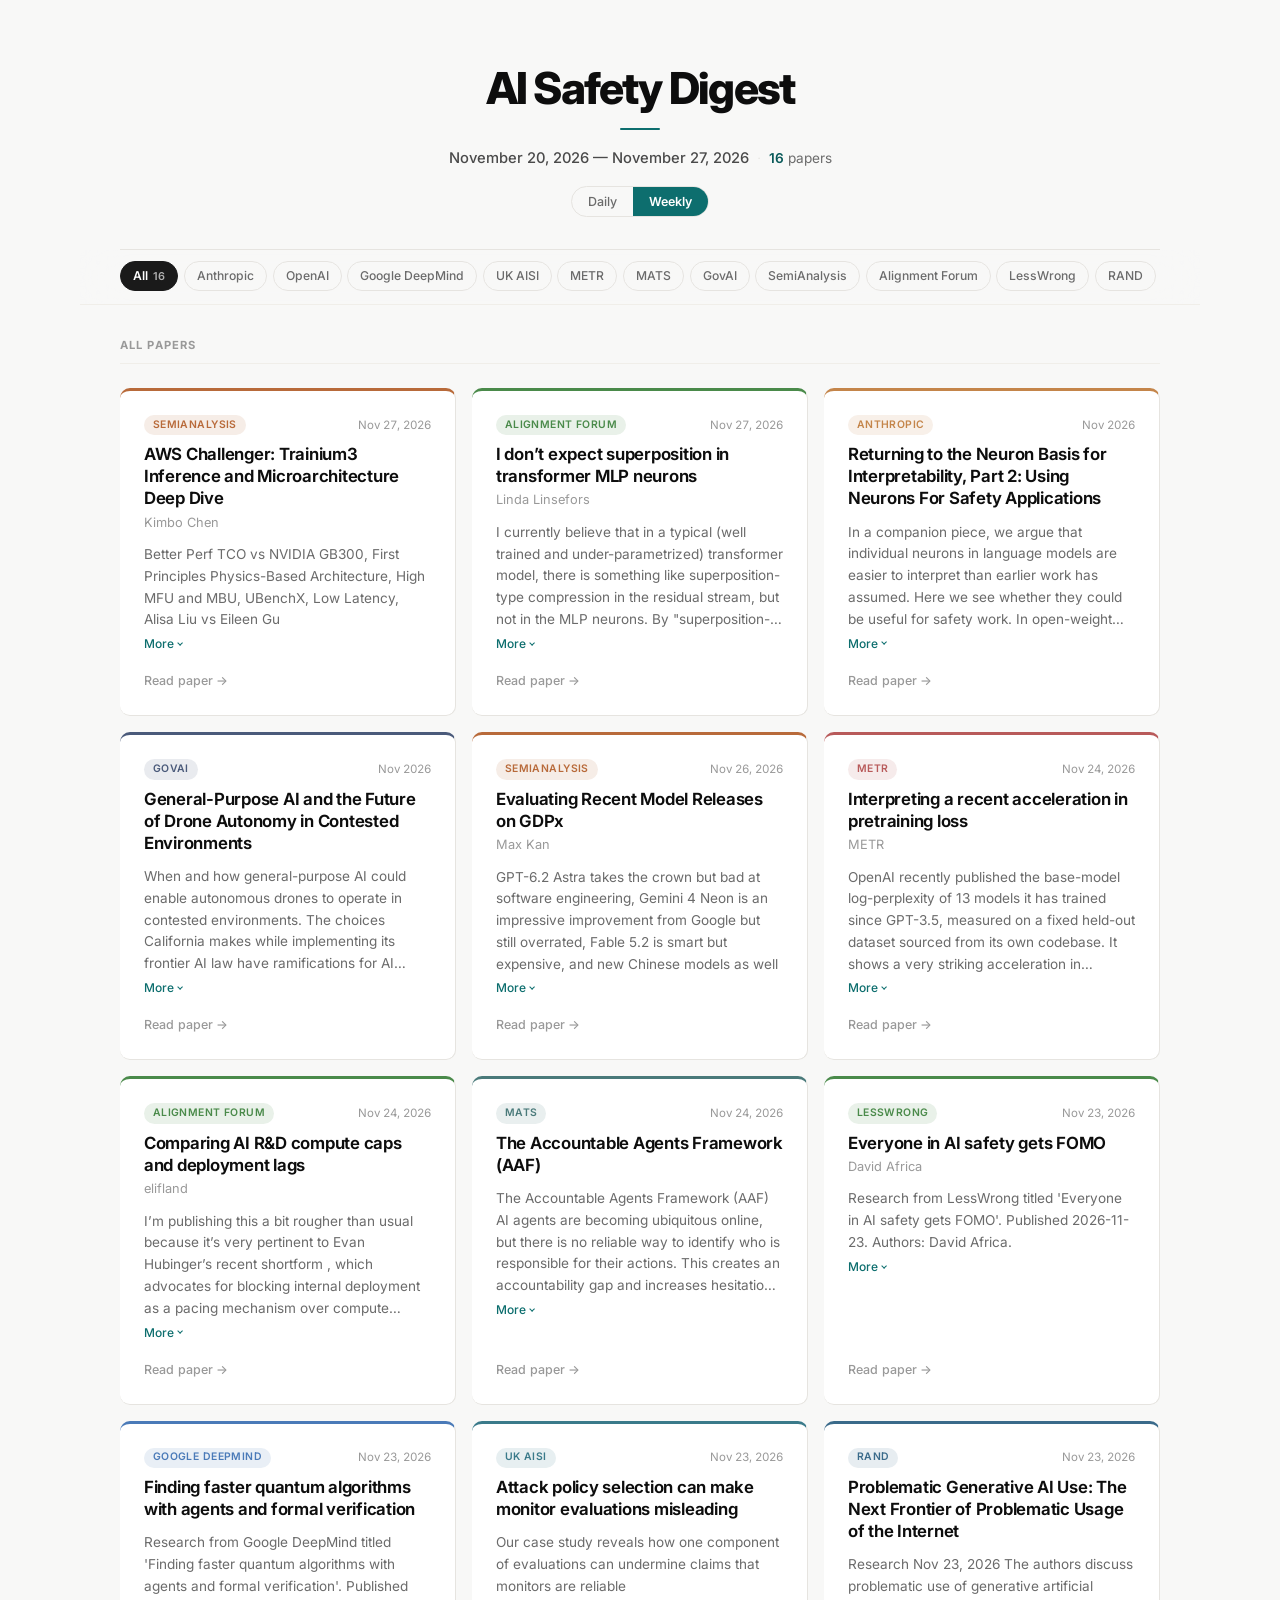
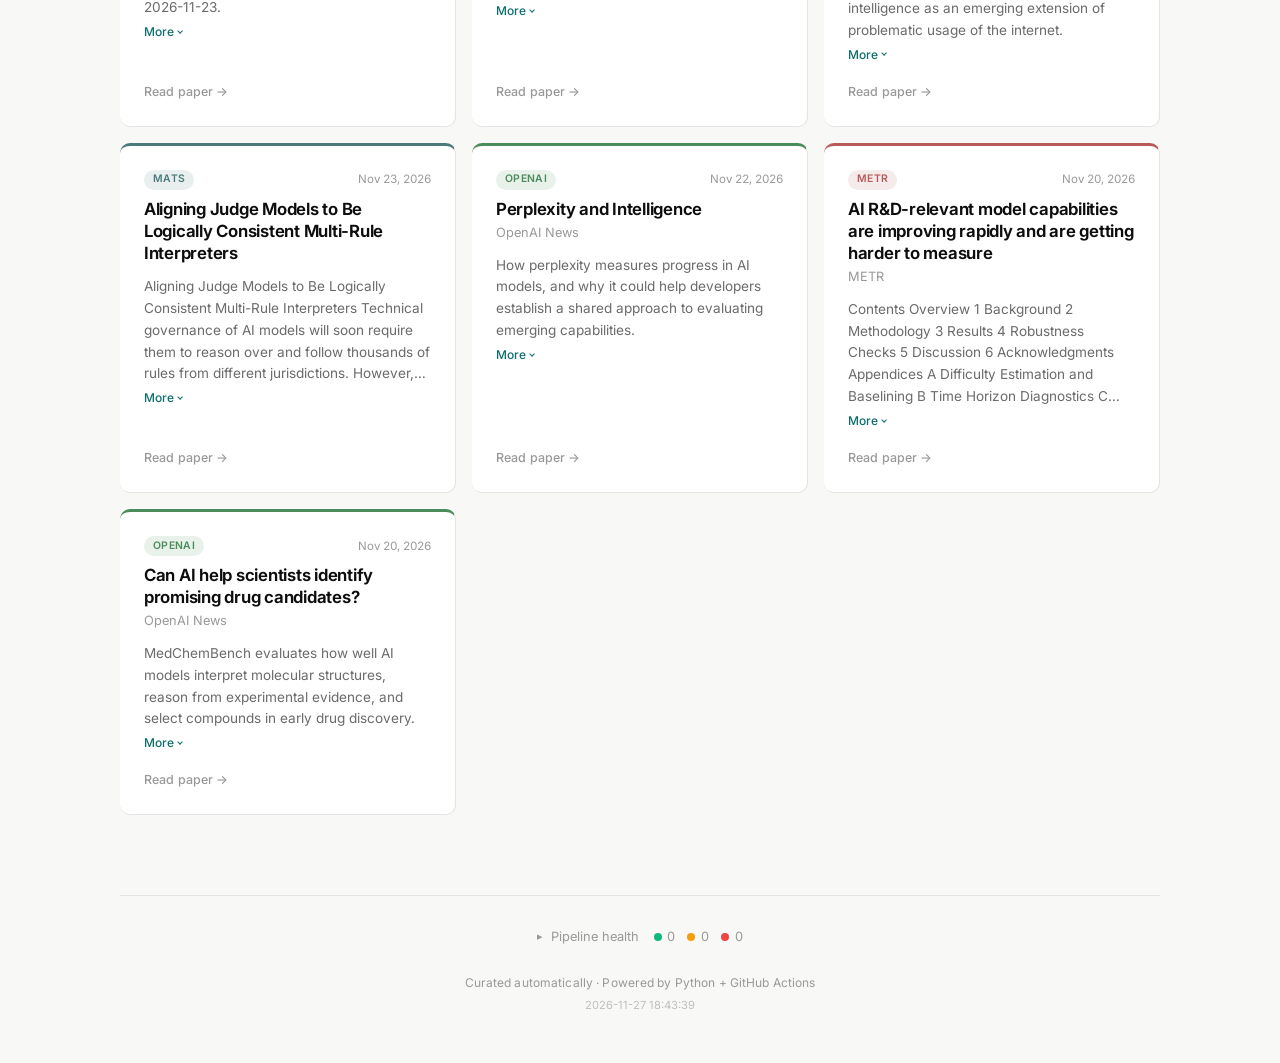
==== commit 82fef1c8: "Digest update: 2026-11-27" ====
--- a/site/index.html
+++ b/site/index.html
@@ -3,8 +3,8 @@
 <head>
   <meta charset="UTF-8">
   <meta name="viewport" content="width=device-width, initial-scale=1.0">
-  <title>AI Safety Digest — November 19, 2026 to November 26, 2026</title>
-  <meta name="description" content="A curated digest of 17 AI safety research papers from leading organizations and researchers. November 19, 2026 through November 26, 2026.">
+  <title>AI Safety Digest — November 20, 2026 to November 27, 2026</title>
+  <meta name="description" content="A curated digest of 16 AI safety research papers from leading organizations and researchers. November 20, 2026 through November 27, 2026.">
   <link rel="preconnect" href="https://fonts.googleapis.com">
   <link rel="preconnect" href="https://fonts.gstatic.com" crossorigin>
   <link href="https://fonts.googleapis.com/css2?family=Inter:wght@400;500;600;700;800&display=swap" rel="stylesheet">
@@ -1053,8 +1053,8 @@
       <h1 class="site-title" id="digest-title">AI Safety Digest</h1>
       <hr class="header-rule">
       <div class="header-meta">
-        <span class="header-daterange" id="date-range">November 19, 2026 &mdash; November 26, 2026</span>        <span class="header-separator">&middot;</span>
-        <span class="header-count" id="paper-count"><strong>17</strong> papers</span>      </div>
+        <span class="header-daterange" id="date-range">November 20, 2026 &mdash; November 27, 2026</span>        <span class="header-separator">&middot;</span>
+        <span class="header-count" id="paper-count"><strong>16</strong> papers</span>      </div>
       <div class="digest-toggle" role="group" aria-label="Digest time range">
         <button class="toggle-btn" data-mode="daily">Daily</button>
         <button class="toggle-btn active" data-mode="weekly">Weekly</button>
@@ -1066,7 +1066,7 @@
   <nav class="filter-bar" aria-label="Filter papers by organization">
     <div class="filter-bar-inner">
       <div class="filter-scroll">
-        <button class="filter-pill active" data-filter="all">All <span class="pill-count">17</span></button>        <button class="filter-pill" data-filter="Anthropic">Anthropic</button>        <button class="filter-pill" data-filter="OpenAI">OpenAI</button>        <button class="filter-pill" data-filter="Google DeepMind">Google DeepMind</button>        <button class="filter-pill" data-filter="UK AISI">UK AISI</button>        <button class="filter-pill" data-filter="METR">METR</button>        <button class="filter-pill" data-filter="MATS">MATS</button>        <button class="filter-pill" data-filter="GovAI">GovAI</button>        <button class="filter-pill" data-filter="CSET">CSET</button>        <button class="filter-pill" data-filter="SemiAnalysis">SemiAnalysis</button>        <button class="filter-pill" data-filter="Alignment Forum">Alignment Forum</button>        <button class="filter-pill" data-filter="LessWrong">LessWrong</button>        <button class="filter-pill" data-filter="RAND">RAND</button>      </div>
+        <button class="filter-pill active" data-filter="all">All <span class="pill-count">16</span></button>        <button class="filter-pill" data-filter="Anthropic">Anthropic</button>        <button class="filter-pill" data-filter="OpenAI">OpenAI</button>        <button class="filter-pill" data-filter="Google DeepMind">Google DeepMind</button>        <button class="filter-pill" data-filter="UK AISI">UK AISI</button>        <button class="filter-pill" data-filter="METR">METR</button>        <button class="filter-pill" data-filter="MATS">MATS</button>        <button class="filter-pill" data-filter="GovAI">GovAI</button>        <button class="filter-pill" data-filter="SemiAnalysis">SemiAnalysis</button>        <button class="filter-pill" data-filter="Alignment Forum">Alignment Forum</button>        <button class="filter-pill" data-filter="LessWrong">LessWrong</button>        <button class="filter-pill" data-filter="RAND">RAND</button>      </div>
     </div>
   </nav>
 
@@ -1074,7 +1074,71 @@
   <!-- Papers Grid -->
   <main class="papers-section">
     <h2 class="section-label">All Papers</h2>
-    <div class="papers-grid">      <article class="paper-card grid-card" data-org="SemiAnalysis" data-date="2026-11-26">
+    <div class="papers-grid">      <article class="paper-card grid-card" data-org="SemiAnalysis" data-date="2026-11-27">
+    <div class="paper-meta">
+      <span class="org-tag" data-org="SemiAnalysis">SemiAnalysis</span>
+      <span class="paper-date">Nov 27, 2026</span>
+    </div>
+    <h3 class="paper-title">
+      <a href="https://newsletter.semianalysis.com/p/trainium3-inferencex" target="_blank" rel="noopener noreferrer">AWS Challenger: Trainium3 Inference and Microarchitecture Deep Dive</a>
+    </h3>    <p class="paper-authors">Kimbo Chen</p>    <div class="paper-abstract">
+      <details class="abstract-expand">
+        <summary class="abstract-toggle">
+          <span class="abstract-preview">Better Perf TCO vs NVIDIA GB300, First Principles Physics-Based Architecture, High MFU and MBU, UBenchX, Low Latency, Alisa Liu vs Eileen Gu</span>
+          <span class="toggle-label">More</span>
+        </summary>
+        <div class="abstract-full">Better Perf TCO vs NVIDIA GB300, First Principles Physics-Based Architecture, High MFU and MBU, UBenchX, Low Latency, Alisa Liu vs Eileen Gu</div>
+      </details>
+    </div>    <a href="https://newsletter.semianalysis.com/p/trainium3-inferencex" class="read-link" target="_blank" rel="noopener noreferrer">Read paper &rarr;</a>
+  </article>      <article class="paper-card grid-card" data-org="Alignment Forum" data-date="2026-11-27">
+    <div class="paper-meta">
+      <span class="org-tag" data-org="Alignment Forum">Alignment Forum</span>
+      <span class="paper-date">Nov 27, 2026</span>
+    </div>
+    <h3 class="paper-title">
+      <a href="https://www.alignmentforum.org/posts/o9dPGxEbpQrnasgDB/i-don-t-expect-superposition-in-transformer-mlp-neurons" target="_blank" rel="noopener noreferrer">I don’t expect superposition in transformer MLP neurons</a>
+    </h3>    <p class="paper-authors">Linda Linsefors</p>    <div class="paper-abstract">
+      <details class="abstract-expand">
+        <summary class="abstract-toggle">
+          <span class="abstract-preview">I currently believe that in a typical (well trained and under-parametrized) transformer model, there is something like superposition-type compression in the residual stream, but not in the MLP neurons. By &#34;superposition-type compression&#34;, I mean some way of storing extra features using the fact that you can have almost orthogonal directions embedded in . [1] I&#39;ve included the caveats &#34;well trained and under-parametrized [2] &#34; because I&#39;m talking about networks that are at or close to full capacity. If the network is big enough (or just doesn&#39;t learn that many circuits for training reasons) then there is no need for compression, and therefore no need for superposition. [3] Why I believe this: [4] Having superposition everywhere causes too much noise from interference. There is much more need for compression in the residual stream. Compensating using some error correction is probably not worth it.</span>
+          <span class="toggle-label">More</span>
+        </summary>
+        <div class="abstract-full">I currently believe that in a typical (well trained and under-parametrized) transformer model, there is something like superposition-type compression in the residual stream, but not in the MLP neurons. By &#34;superposition-type compression&#34;, I mean some way of storing extra features using the fact that you can have almost orthogonal directions embedded in . [1] I&#39;ve included the caveats &#34;well trained and under-parametrized [2] &#34; because I&#39;m talking about networks that are at or close to full capacity. If the network is big enough (or just doesn&#39;t learn that many circuits for training reasons) then there is no need for compression, and therefore no need for superposition. [3] Why I believe this: [4] Having superposition everywhere causes too much noise from interference. There is much more need for compression in the residual stream. Compensating using some error correction is probably not worth it.</div>
+      </details>
+    </div>    <a href="https://www.alignmentforum.org/posts/o9dPGxEbpQrnasgDB/i-don-t-expect-superposition-in-transformer-mlp-neurons" class="read-link" target="_blank" rel="noopener noreferrer">Read paper &rarr;</a>
+  </article>      <article class="paper-card grid-card" data-org="Anthropic" data-date="2026-11-27">
+    <div class="paper-meta">
+      <span class="org-tag" data-org="Anthropic">Anthropic</span>
+      <span class="paper-date">Nov 2026</span>
+    </div>
+    <h3 class="paper-title">
+      <a href="https://alignment.anthropic.com/2026/neuron-basis-applications/" target="_blank" rel="noopener noreferrer">Returning to the Neuron Basis for Interpretability, Part 2: Using Neurons For Safety Applications</a>
+    </h3>    <div class="paper-abstract">
+      <details class="abstract-expand">
+        <summary class="abstract-toggle">
+          <span class="abstract-preview">In a companion piece, we argue that individual neurons in language models are easier to interpret than earlier work has assumed. Here we see whether they could be useful for safety work. In open-weight models, we select neurons by what makes them fire and what they contribute to a model’s output. These neurons generally detect harmful text better than keyword or similarity search, though usually less well than classifiers trained on labeled examples, and they steer a model’s behavior about as well as trained methods. They also help an auditor find hidden behaviors in finetuned models. Finally, we find that most of the “unlearning” methods we tested appear to hide hazardous knowledge rather than remove it, and neurons help show how.</span>
+          <span class="toggle-label">More</span>
+        </summary>
+        <div class="abstract-full">In a companion piece, we argue that individual neurons in language models are easier to interpret than earlier work has assumed. Here we see whether they could be useful for safety work. In open-weight models, we select neurons by what makes them fire and what they contribute to a model’s output. These neurons generally detect harmful text better than keyword or similarity search, though usually less well than classifiers trained on labeled examples, and they steer a model’s behavior about as well as trained methods. They also help an auditor find hidden behaviors in finetuned models. Finally, we find that most of the “unlearning” methods we tested appear to hide hazardous knowledge rather than remove it, and neurons help show how.</div>
+      </details>
+    </div>    <a href="https://alignment.anthropic.com/2026/neuron-basis-applications/" class="read-link" target="_blank" rel="noopener noreferrer">Read paper &rarr;</a>
+  </article>      <article class="paper-card grid-card" data-org="GovAI" data-date="2026-11-27">
+    <div class="paper-meta">
+      <span class="org-tag" data-org="GovAI">GovAI</span>
+      <span class="paper-date">Nov 2026</span>
+    </div>
+    <h3 class="paper-title">
+      <a href="https://www.governance.ai/research-paper/general-purpose-ai-and-the-future-of-drone-autonomy-in-contested-environments" target="_blank" rel="noopener noreferrer">General-Purpose AI and the Future of Drone Autonomy in Contested Environments</a>
+    </h3>    <div class="paper-abstract">
+      <details class="abstract-expand">
+        <summary class="abstract-toggle">
+          <span class="abstract-preview">When and how general-purpose AI could enable autonomous drones to operate in contested environments. The choices California makes while implementing its frontier AI law have ramifications for AI governance in the United States and around the world. A software-driven intelligence explosion is plausible but uncertain. Recommendations to strengthen how developers of advanced AI models assess, mitigate, and report biological risks under the EU AI Act. An intelligence explosion would compress years of progress into months and create urgent challenges for oversight, control, and governance. Embedded assessments can enable deeper and more flexible assessments of risks that depend on internal systems and practices. How to ensure AI safety incidents are identified, investigated, and used to improve safety across the industry. Developers rely on model-level, deployment-level, and governance-level interventions to address extreme misuse risks. Policymakers should complement biosecurity measures with stronger biosafety systems.</span>
+          <span class="toggle-label">More</span>
+        </summary>
+        <div class="abstract-full">When and how general-purpose AI could enable autonomous drones to operate in contested environments. The choices California makes while implementing its frontier AI law have ramifications for AI governance in the United States and around the world. A software-driven intelligence explosion is plausible but uncertain. Recommendations to strengthen how developers of advanced AI models assess, mitigate, and report biological risks under the EU AI Act. An intelligence explosion would compress years of progress into months and create urgent challenges for oversight, control, and governance. Embedded assessments can enable deeper and more flexible assessments of risks that depend on internal systems and practices. How to ensure AI safety incidents are identified, investigated, and used to improve safety across the industry. Developers rely on model-level, deployment-level, and governance-level interventions to address extreme misuse risks. Policymakers should complement biosecurity measures with stronger biosafety systems.</div>
+      </details>
+    </div>    <a href="https://www.governance.ai/research-paper/general-purpose-ai-and-the-future-of-drone-autonomy-in-contested-environments" class="read-link" target="_blank" rel="noopener noreferrer">Read paper &rarr;</a>
+  </article>      <article class="paper-card grid-card" data-org="SemiAnalysis" data-date="2026-11-26">
     <div class="paper-meta">
       <span class="org-tag" data-org="SemiAnalysis">SemiAnalysis</span>
       <span class="paper-date">Nov 26, 2026</span>
@@ -1090,38 +1154,6 @@
         <div class="abstract-full">GPT-6.2 Astra takes the crown but bad at software engineering, Gemini 4 Neon is an impressive improvement from Google but still overrated, Fable 5.2 is smart but expensive, and new Chinese models as well</div>
       </details>
     </div>    <a href="https://newsletter.semianalysis.com/p/evaluating-recent-model-releases" class="read-link" target="_blank" rel="noopener noreferrer">Read paper &rarr;</a>
-  </article>      <article class="paper-card grid-card" data-org="Anthropic" data-date="2026-11-26">
-    <div class="paper-meta">
-      <span class="org-tag" data-org="Anthropic">Anthropic</span>
-      <span class="paper-date">Nov 2026</span>
-    </div>
-    <h3 class="paper-title">
-      <a href="https://alignment.anthropic.com/2026/neuron-basis-applications/" target="_blank" rel="noopener noreferrer">Returning to the Neuron Basis for Interpretability, Part 2: Using Neurons For Safety Applications</a>
-    </h3>    <div class="paper-abstract">
-      <details class="abstract-expand">
-        <summary class="abstract-toggle">
-          <span class="abstract-preview">In a companion piece, we argue that individual neurons in language models are easier to interpret than earlier work has assumed. Here we see whether they could be useful for safety work. In open-weight models, we select neurons by what makes them fire and what they contribute to a model’s output. These neurons generally detect harmful text better than keyword or similarity search, though usually less well than classifiers trained on labeled examples, and they steer a model’s behavior about as well as trained methods. They also help an auditor find hidden behaviors in finetuned models. Finally, we find that most of the “unlearning” methods we tested appear to hide hazardous knowledge rather than remove it, and neurons help show how.</span>
-          <span class="toggle-label">More</span>
-        </summary>
-        <div class="abstract-full">In a companion piece, we argue that individual neurons in language models are easier to interpret than earlier work has assumed. Here we see whether they could be useful for safety work. In open-weight models, we select neurons by what makes them fire and what they contribute to a model’s output. These neurons generally detect harmful text better than keyword or similarity search, though usually less well than classifiers trained on labeled examples, and they steer a model’s behavior about as well as trained methods. They also help an auditor find hidden behaviors in finetuned models. Finally, we find that most of the “unlearning” methods we tested appear to hide hazardous knowledge rather than remove it, and neurons help show how.</div>
-      </details>
-    </div>    <a href="https://alignment.anthropic.com/2026/neuron-basis-applications/" class="read-link" target="_blank" rel="noopener noreferrer">Read paper &rarr;</a>
-  </article>      <article class="paper-card grid-card" data-org="GovAI" data-date="2026-11-26">
-    <div class="paper-meta">
-      <span class="org-tag" data-org="GovAI">GovAI</span>
-      <span class="paper-date">Nov 2026</span>
-    </div>
-    <h3 class="paper-title">
-      <a href="https://www.governance.ai/research-paper/general-purpose-ai-and-the-future-of-drone-autonomy-in-contested-environments" target="_blank" rel="noopener noreferrer">General-Purpose AI and the Future of Drone Autonomy in Contested Environments</a>
-    </h3>    <div class="paper-abstract">
-      <details class="abstract-expand">
-        <summary class="abstract-toggle">
-          <span class="abstract-preview">When and how general-purpose AI could enable autonomous drones to operate in contested environments. The choices California makes while implementing its frontier AI law have ramifications for AI governance in the United States and around the world. A software-driven intelligence explosion is plausible but uncertain. Recommendations to strengthen how developers of advanced AI models assess, mitigate, and report biological risks under the EU AI Act. An intelligence explosion would compress years of progress into months and create urgent challenges for oversight, control, and governance. Embedded assessments can enable deeper and more flexible assessments of risks that depend on internal systems and practices. How to ensure AI safety incidents are identified, investigated, and used to improve safety across the industry. Developers rely on model-level, deployment-level, and governance-level interventions to address extreme misuse risks. Policymakers should complement biosecurity measures with stronger biosafety systems.</span>
-          <span class="toggle-label">More</span>
-        </summary>
-        <div class="abstract-full">When and how general-purpose AI could enable autonomous drones to operate in contested environments. The choices California makes while implementing its frontier AI law have ramifications for AI governance in the United States and around the world. A software-driven intelligence explosion is plausible but uncertain. Recommendations to strengthen how developers of advanced AI models assess, mitigate, and report biological risks under the EU AI Act. An intelligence explosion would compress years of progress into months and create urgent challenges for oversight, control, and governance. Embedded assessments can enable deeper and more flexible assessments of risks that depend on internal systems and practices. How to ensure AI safety incidents are identified, investigated, and used to improve safety across the industry. Developers rely on model-level, deployment-level, and governance-level interventions to address extreme misuse risks. Policymakers should complement biosecurity measures with stronger biosafety systems.</div>
-      </details>
-    </div>    <a href="https://www.governance.ai/research-paper/general-purpose-ai-and-the-future-of-drone-autonomy-in-contested-environments" class="read-link" target="_blank" rel="noopener noreferrer">Read paper &rarr;</a>
   </article>      <article class="paper-card grid-card" data-org="METR" data-date="2026-11-24">
     <div class="paper-meta">
       <span class="org-tag" data-org="METR">METR</span>
@@ -1170,6 +1202,22 @@
         <div class="abstract-full">The Accountable Agents Framework (AAF) AI agents are becoming ubiquitous online, but there is no reliable way to identify who is responsible for their actions. This creates an accountability gap and increases hesitation around agent adoption in the economy and society. To help address this challenge, we introduce the Accountable Agents Framework (AAF), a protocol-agnostic framework that uses privacy-preserving IDs to link agents to their principals, such as a legal person. Directories verify principals’ identities and issue IDs, allowing agents to make verifiable claims about themselves as they transact. IDs are pseudonymous, revealing nothing about agents on their own, but if an agent causes harm, directories can deanonymize its principal according to an established process. Services can then more safely engage in transactions with agents that present a verified ID, since harm caused by such agents can be more reliably traced back to their principal.</div>
       </details>
     </div>    <a href="https://www.matsprogram.org/research/the-accountable-agents-framework-aaf" class="read-link" target="_blank" rel="noopener noreferrer">Read paper &rarr;</a>
+  </article>      <article class="paper-card grid-card" data-org="LessWrong" data-date="2026-11-23">
+    <div class="paper-meta">
+      <span class="org-tag" data-org="LessWrong">LessWrong</span>
+      <span class="paper-date">Nov 23, 2026</span>
+    </div>
+    <h3 class="paper-title">
+      <a href="https://www.lesswrong.com/posts/4eXof4KR6d4edmcJ2/everyone-in-ai-safety-gets-fomo" target="_blank" rel="noopener noreferrer">Everyone in AI safety gets FOMO</a>
+    </h3>    <p class="paper-authors">David Africa</p>    <div class="paper-abstract">
+      <details class="abstract-expand">
+        <summary class="abstract-toggle">
+          <span class="abstract-preview">Research from LessWrong titled &#39;Everyone in AI safety gets FOMO&#39;. Published 2026-11-23. Authors: David Africa.</span>
+          <span class="toggle-label">More</span>
+        </summary>
+        <div class="abstract-full">Research from LessWrong titled &#39;Everyone in AI safety gets FOMO&#39;. Published 2026-11-23. Authors: David Africa.</div>
+      </details>
+    </div>    <a href="https://www.lesswrong.com/posts/4eXof4KR6d4edmcJ2/everyone-in-ai-safety-gets-fomo" class="read-link" target="_blank" rel="noopener noreferrer">Read paper &rarr;</a>
   </article>      <article class="paper-card grid-card" data-org="Google DeepMind" data-date="2026-11-23">
     <div class="paper-meta">
       <span class="org-tag" data-org="Google DeepMind">Google DeepMind</span>
@@ -1282,70 +1330,6 @@
         <div class="abstract-full">MedChemBench evaluates how well AI models interpret molecular structures, reason from experimental evidence, and select compounds in early drug discovery.</div>
       </details>
     </div>    <a href="https://openai.com/index/introducing-medchembench" class="read-link" target="_blank" rel="noopener noreferrer">Read paper &rarr;</a>
-  </article>      <article class="paper-card grid-card" data-org="LessWrong" data-date="2026-11-19">
-    <div class="paper-meta">
-      <span class="org-tag" data-org="LessWrong">LessWrong</span>
-      <span class="paper-date">Nov 19, 2026</span>
-    </div>
-    <h3 class="paper-title">
-      <a href="https://www.lesswrong.com/posts/7wzWuLP3HhyBLmKfo/models-can-communicate-via-inference-servers-despite-being" target="_blank" rel="noopener noreferrer">Models Can Communicate via Inference Servers Despite Being Sandboxed</a>
-    </h3>    <p class="paper-authors">Niranjan Deshpande</p>    <div class="paper-abstract">
-      <details class="abstract-expand">
-        <summary class="abstract-toggle">
-          <span class="abstract-preview">Research from LessWrong titled &#39;Models Can Communicate via Inference Servers Despite Being Sandboxed&#39;. Published 2026-11-19. Authors: Niranjan Deshpande.</span>
-          <span class="toggle-label">More</span>
-        </summary>
-        <div class="abstract-full">Research from LessWrong titled &#39;Models Can Communicate via Inference Servers Despite Being Sandboxed&#39;. Published 2026-11-19. Authors: Niranjan Deshpande.</div>
-      </details>
-    </div>    <a href="https://www.lesswrong.com/posts/7wzWuLP3HhyBLmKfo/models-can-communicate-via-inference-servers-despite-being" class="read-link" target="_blank" rel="noopener noreferrer">Read paper &rarr;</a>
-  </article>      <article class="paper-card grid-card" data-org="CSET" data-date="2026-11-19">
-    <div class="paper-meta">
-      <span class="org-tag" data-org="CSET">CSET</span>
-      <span class="paper-date">Nov 19, 2026</span>
-    </div>
-    <h3 class="paper-title">
-      <a href="https://cset.georgetown.edu/publication/data-availability-for-artificial-intelligence-and-engineering-biology/" target="_blank" rel="noopener noreferrer">Data Availability for Artificial Intelligence and Engineering Biology</a>
-    </h3>    <div class="paper-abstract">
-      <details class="abstract-expand">
-        <summary class="abstract-toggle">
-          <span class="abstract-preview">Artificial intelligence holds great promise for potential applications in biotechnology. However, advancements in AI for biology require a large volume of high-quality, well-annotated biological data. This report uses two case studies to evaluate biological databases, identifying their strengths and weaknesses for training AI systems, categorizing data challenges, and making recommendations to policymakers who wish to address them.</span>
-          <span class="toggle-label">More</span>
-        </summary>
-        <div class="abstract-full">Artificial intelligence holds great promise for potential applications in biotechnology. However, advancements in AI for biology require a large volume of high-quality, well-annotated biological data. This report uses two case studies to evaluate biological databases, identifying their strengths and weaknesses for training AI systems, categorizing data challenges, and making recommendations to policymakers who wish to address them.</div>
-      </details>
-    </div>    <a href="https://cset.georgetown.edu/publication/data-availability-for-artificial-intelligence-and-engineering-biology/" class="read-link" target="_blank" rel="noopener noreferrer">Read paper &rarr;</a>
-  </article>      <article class="paper-card grid-card" data-org="Alignment Forum" data-date="2026-11-19">
-    <div class="paper-meta">
-      <span class="org-tag" data-org="Alignment Forum">Alignment Forum</span>
-      <span class="paper-date">Nov 19, 2026</span>
-    </div>
-    <h3 class="paper-title">
-      <a href="https://www.alignmentforum.org/posts/nvrFYAwciyyj9T5ir/solomonoff-induction-with-reflective-oracles" target="_blank" rel="noopener noreferrer">Solomonoff induction with reflective oracles</a>
-    </h3>    <p class="paper-authors">Cole Wyeth</p>    <div class="paper-abstract">
-      <details class="abstract-expand">
-        <summary class="abstract-toggle">
-          <span class="abstract-preview">Linkpost for https://arxiv.org/html/2611.14454v1 Our PIBBSS fellow Damini Kusum wrote an excellent paper on prediction with reflective oracle Solomonoff Induction (rOSI). Reflective oracles are best known for their game-theoretic applications, where they are often dismissed because &#34;why would all players choose the same reflective oracle?&#34; It turns out that reflective oracles can also be used to construct a version of Solomonoff induction (called rOSI) with very nice sequence prediction properties - roughly speaking, it can learn to extract computable structure from (partly) uncomputable sequences. In fact, its properties are quite reminiscent of logical induction, but this paper is much shorter and more accessible. In this context, there is only one &#34;player&#34; to choose an oracle, which is just a fixed-point (though you can sort of consider the set of hypotheses entertained by that player as subplayers who share the oracle).</span>
-          <span class="toggle-label">More</span>
-        </summary>
-        <div class="abstract-full">Linkpost for https://arxiv.org/html/2611.14454v1 Our PIBBSS fellow Damini Kusum wrote an excellent paper on prediction with reflective oracle Solomonoff Induction (rOSI). Reflective oracles are best known for their game-theoretic applications, where they are often dismissed because &#34;why would all players choose the same reflective oracle?&#34; It turns out that reflective oracles can also be used to construct a version of Solomonoff induction (called rOSI) with very nice sequence prediction properties - roughly speaking, it can learn to extract computable structure from (partly) uncomputable sequences. In fact, its properties are quite reminiscent of logical induction, but this paper is much shorter and more accessible. In this context, there is only one &#34;player&#34; to choose an oracle, which is just a fixed-point (though you can sort of consider the set of hypotheses entertained by that player as subplayers who share the oracle).</div>
-      </details>
-    </div>    <a href="https://www.alignmentforum.org/posts/nvrFYAwciyyj9T5ir/solomonoff-induction-with-reflective-oracles" class="read-link" target="_blank" rel="noopener noreferrer">Read paper &rarr;</a>
-  </article>      <article class="paper-card grid-card" data-org="RAND" data-date="2026-11-19">
-    <div class="paper-meta">
-      <span class="org-tag" data-org="RAND">RAND</span>
-      <span class="paper-date">Nov 19, 2026</span>
-    </div>
-    <h3 class="paper-title">
-      <a href="https://www.rand.org/pubs/research_reports/RRA4854-1.html" target="_blank" rel="noopener noreferrer">Maritime Domain Awareness Market and Capability Assessments for the Department of Homeland Security</a>
-    </h3>    <div class="paper-abstract">
-      <details class="abstract-expand">
-        <summary class="abstract-toggle">
-          <span class="abstract-preview">Research Nov 19, 2026 To help the U.S. Department of Homeland Security (DHS) improve maritime domain awareness (MDA), the authors assess commercial technologies and DHS components’ capabilities, and they provide recommendations for optimizing DHS’s MDA capabilities.</span>
-          <span class="toggle-label">More</span>
-        </summary>
-        <div class="abstract-full">Research Nov 19, 2026 To help the U.S. Department of Homeland Security (DHS) improve maritime domain awareness (MDA), the authors assess commercial technologies and DHS components’ capabilities, and they provide recommendations for optimizing DHS’s MDA capabilities.</div>
-      </details>
-    </div>    <a href="https://www.rand.org/pubs/research_reports/RRA4854-1.html" class="read-link" target="_blank" rel="noopener noreferrer">Read paper &rarr;</a>
   </article>    </div>
   </main>
 
@@ -1366,11 +1350,11 @@
           </li>          <li class="health-row health-row-unknown">
             <span class="health-dot health-dot-unknown" aria-hidden="true"></span>
             <span class="health-name">Alignment Forum</span>
-            <span class="health-meta">last data Nov 26, 2026 &middot; 2 items</span>
+            <span class="health-meta">last data Nov 27, 2026 &middot; 2 items</span>
           </li>          <li class="health-row health-row-unknown">
             <span class="health-dot health-dot-unknown" aria-hidden="true"></span>
             <span class="health-name">Anthropic Alignment Science</span>
-            <span class="health-meta">last data Nov 26, 2026 &middot; 33 items</span>
+            <span class="health-meta">last data Nov 27, 2026 &middot; 33 items</span>
           </li>          <li class="health-row health-row-unknown">
             <span class="health-dot health-dot-unknown" aria-hidden="true"></span>
             <span class="health-name">Anthropic Engineering</span>
@@ -1378,7 +1362,7 @@
           </li>          <li class="health-row health-row-unknown">
             <span class="health-dot health-dot-unknown" aria-hidden="true"></span>
             <span class="health-name">Anthropic Frontier Red Team</span>
-            <span class="health-meta">last data Nov 26, 2026 &middot; 10 items</span>
+            <span class="health-meta">last data Nov 27, 2026 &middot; 10 items</span>
           </li>          <li class="health-row health-row-unknown">
             <span class="health-dot health-dot-unknown" aria-hidden="true"></span>
             <span class="health-name">Anthropic News (research only)</span>
@@ -1390,15 +1374,15 @@
           </li>          <li class="health-row health-row-unknown">
             <span class="health-dot health-dot-unknown" aria-hidden="true"></span>
             <span class="health-name">ARC</span>
-            <span class="health-meta">last data Nov 26, 2026 &middot; 7 items</span>
+            <span class="health-meta">last data Nov 27, 2026 &middot; 7 items</span>
           </li>          <li class="health-row health-row-unknown">
             <span class="health-dot health-dot-unknown" aria-hidden="true"></span>
             <span class="health-name">CAIS</span>
-            <span class="health-meta">last data Nov 26, 2026 &middot; 99 items</span>
+            <span class="health-meta">last data Nov 27, 2026 &middot; 99 items</span>
           </li>          <li class="health-row health-row-unknown">
             <span class="health-dot health-dot-unknown" aria-hidden="true"></span>
             <span class="health-name">CHAI Berkeley</span>
-            <span class="health-meta">last data Nov 26, 2026 &middot; 12 items</span>
+            <span class="health-meta">last data Nov 27, 2026 &middot; 12 items</span>
           </li>          <li class="health-row health-row-unknown">
             <span class="health-dot health-dot-unknown" aria-hidden="true"></span>
             <span class="health-name">CLTR</span>
@@ -1410,7 +1394,7 @@
           </li>          <li class="health-row health-row-unknown">
             <span class="health-dot health-dot-unknown" aria-hidden="true"></span>
             <span class="health-name">CSET Georgetown</span>
-            <span class="health-meta">last data Nov 26, 2026 &middot; 6 items</span>
+            <span class="health-meta">last data Nov 27, 2026 &middot; 6 items</span>
           </li>          <li class="health-row health-row-unknown">
             <span class="health-dot health-dot-unknown" aria-hidden="true"></span>
             <span class="health-name">Dan Hendrycks — ML Safety Newsletter</span>
@@ -1442,11 +1426,11 @@
           </li>          <li class="health-row health-row-unknown">
             <span class="health-dot health-dot-unknown" aria-hidden="true"></span>
             <span class="health-name">Google DeepMind Safety</span>
-            <span class="health-meta">last data Nov 26, 2026 &middot; 25 items</span>
+            <span class="health-meta">last data Nov 27, 2026 &middot; 25 items</span>
           </li>          <li class="health-row health-row-unknown">
             <span class="health-dot health-dot-unknown" aria-hidden="true"></span>
             <span class="health-name">GovAI Oxford</span>
-            <span class="health-meta">last data Nov 26, 2026 &middot; 215 items</span>
+            <span class="health-meta">last data Nov 27, 2026 &middot; 215 items</span>
           </li>          <li class="health-row health-row-unknown">
             <span class="health-dot health-dot-unknown" aria-hidden="true"></span>
             <span class="health-name">Helen Toner — Rising Tide</span>
@@ -1462,19 +1446,19 @@
           </li>          <li class="health-row health-row-unknown">
             <span class="health-dot health-dot-unknown" aria-hidden="true"></span>
             <span class="health-name">Lennart Heim</span>
-            <span class="health-meta">last data Nov 26, 2026 &middot; 6 items</span>
+            <span class="health-meta">last data Nov 27, 2026 &middot; 6 items</span>
           </li>          <li class="health-row health-row-unknown">
             <span class="health-dot health-dot-unknown" aria-hidden="true"></span>
             <span class="health-name">LessWrong</span>
-            <span class="health-meta">last data Nov 26, 2026 &middot; 9 items</span>
+            <span class="health-meta">last data Nov 27, 2026 &middot; 10 items</span>
           </li>          <li class="health-row health-row-unknown">
             <span class="health-dot health-dot-unknown" aria-hidden="true"></span>
             <span class="health-name">MATS</span>
-            <span class="health-meta">last data Nov 26, 2026 &middot; 28 items</span>
+            <span class="health-meta">last data Nov 27, 2026 &middot; 28 items</span>
           </li>          <li class="health-row health-row-unknown">
             <span class="health-dot health-dot-unknown" aria-hidden="true"></span>
             <span class="health-name">METR</span>
-            <span class="health-meta">last data Nov 26, 2026 &middot; 2 items</span>
+            <span class="health-meta">last data Nov 27, 2026 &middot; 2 items</span>
           </li>          <li class="health-row health-row-unknown">
             <span class="health-dot health-dot-unknown" aria-hidden="true"></span>
             <span class="health-name">Microsoft Research (AI)</span>
@@ -1490,7 +1474,7 @@
           </li>          <li class="health-row health-row-unknown">
             <span class="health-dot health-dot-unknown" aria-hidden="true"></span>
             <span class="health-name">OpenAI Research Publications</span>
-            <span class="health-meta">last data Nov 26, 2026 &middot; 2 items</span>
+            <span class="health-meta">last data Nov 27, 2026 &middot; 2 items</span>
           </li>          <li class="health-row health-row-unknown">
             <span class="health-dot health-dot-unknown" aria-hidden="true"></span>
             <span class="health-name">Paul Christiano</span>
@@ -1502,7 +1486,7 @@
           </li>          <li class="health-row health-row-unknown">
             <span class="health-dot health-dot-unknown" aria-hidden="true"></span>
             <span class="health-name">RAND AI</span>
-            <span class="health-meta">last data Nov 26, 2026 &middot; 13 items</span>
+            <span class="health-meta">last data Nov 27, 2026 &middot; 13 items</span>
           </li>          <li class="health-row health-row-unknown">
             <span class="health-dot health-dot-unknown" aria-hidden="true"></span>
             <span class="health-name">Reddit r/aisafety</span>
@@ -1526,11 +1510,11 @@
           </li>          <li class="health-row health-row-unknown">
             <span class="health-dot health-dot-unknown" aria-hidden="true"></span>
             <span class="health-name">SemiAnalysis</span>
-            <span class="health-meta">last data Nov 26, 2026 &middot; 1 item</span>
+            <span class="health-meta">last data Nov 27, 2026 &middot; 2 items</span>
           </li>          <li class="health-row health-row-unknown">
             <span class="health-dot health-dot-unknown" aria-hidden="true"></span>
             <span class="health-name">UK AISI</span>
-            <span class="health-meta">last data Nov 26, 2026 &middot; 201 items</span>
+            <span class="health-meta">last data Nov 27, 2026 &middot; 201 items</span>
           </li>          <li class="health-row health-row-unknown">
             <span class="health-dot health-dot-unknown" aria-hidden="true"></span>
             <span class="health-name">US AISI (NIST)</span>
@@ -1538,24 +1522,24 @@
           </li>          <li class="health-row health-row-unknown">
             <span class="health-dot health-dot-unknown" aria-hidden="true"></span>
             <span class="health-name">Yoshua Bengio</span>
-            <span class="health-meta">last data Nov 26, 2026 &middot; 16 items</span>
+            <span class="health-meta">last data Nov 27, 2026 &middot; 16 items</span>
           </li>          <li class="health-row health-row-unknown">
             <span class="health-dot health-dot-unknown" aria-hidden="true"></span>
             <span class="health-name">Zvi Mowshowitz</span>
             <span class="health-meta">last data May 11, 2026</span>
           </li>        </ul>
       </details>      <p class="footer-note">Curated automatically &middot; Powered by Python + GitHub Actions</p>
-      <p class="footer-timestamp">2026-11-26 18:51:45</p>
+      <p class="footer-timestamp">2026-11-27 18:43:39</p>
     </div>
   </footer>
 
   <!-- Filter + Digest Mode JS -->
   <script>
     (function () {
-      var FETCH_DATE = '2026-11-26';
-      var WEEK_START = 'November 19, 2026';
-      var WEEK_END = 'November 26, 2026';
-      var TOTAL_COUNT = 17;
+      var FETCH_DATE = '2026-11-27';
+      var WEEK_START = 'November 20, 2026';
+      var WEEK_END = 'November 27, 2026';
+      var TOTAL_COUNT = 16;
 
       var pills = document.querySelectorAll('.filter-pill');
       var cards = document.querySelectorAll('.paper-card');
